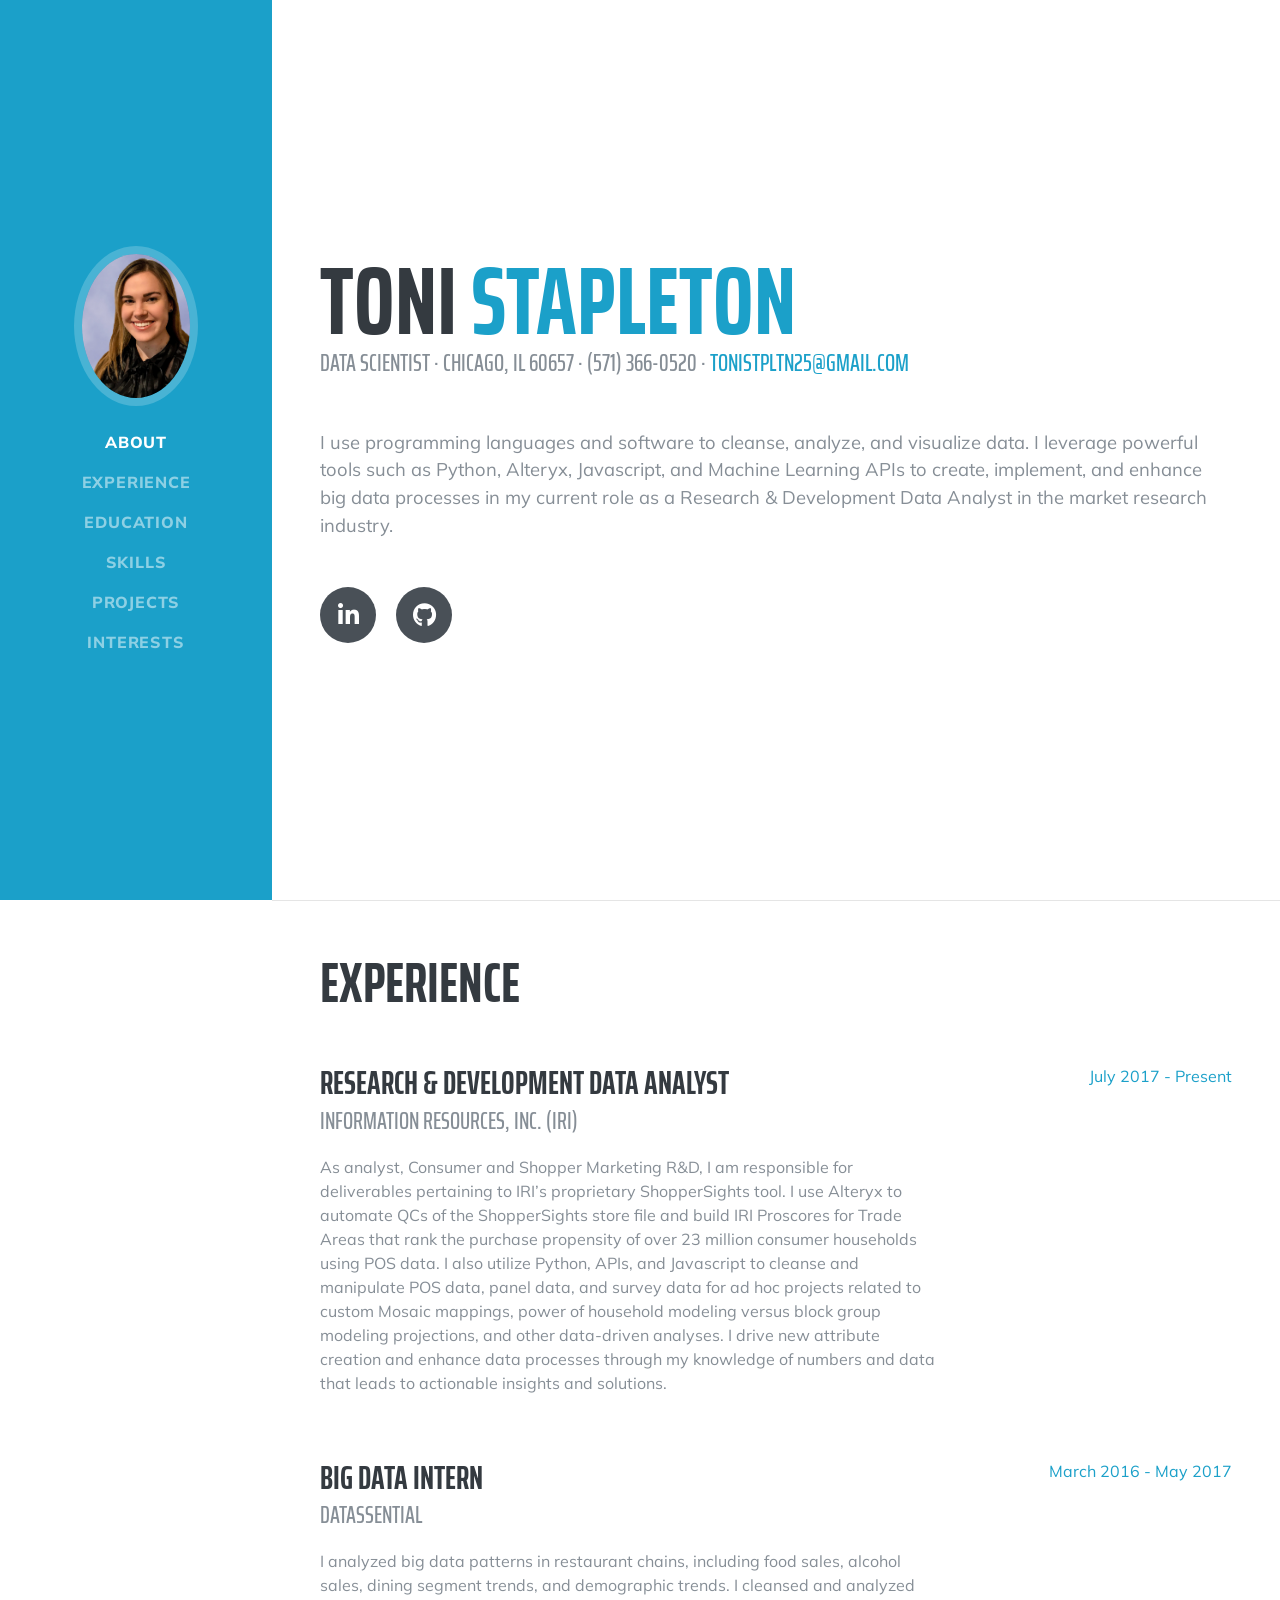
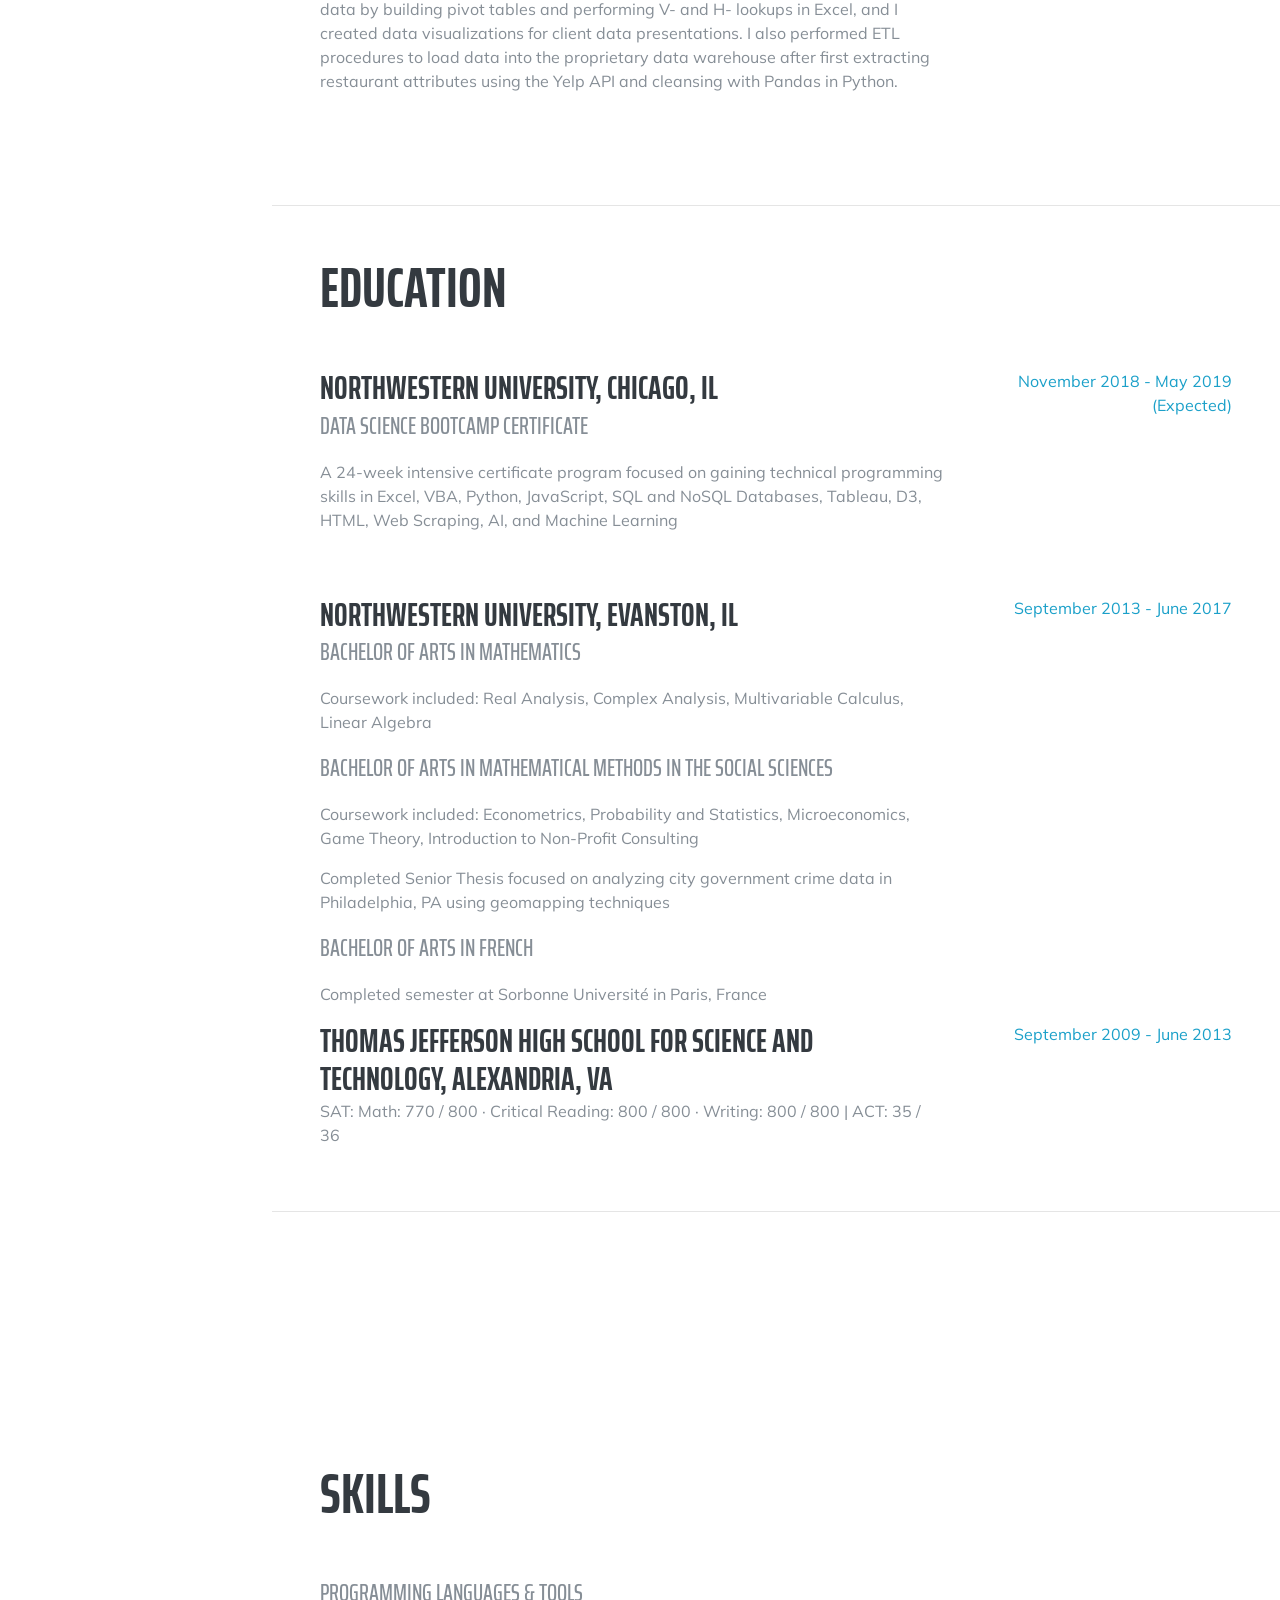
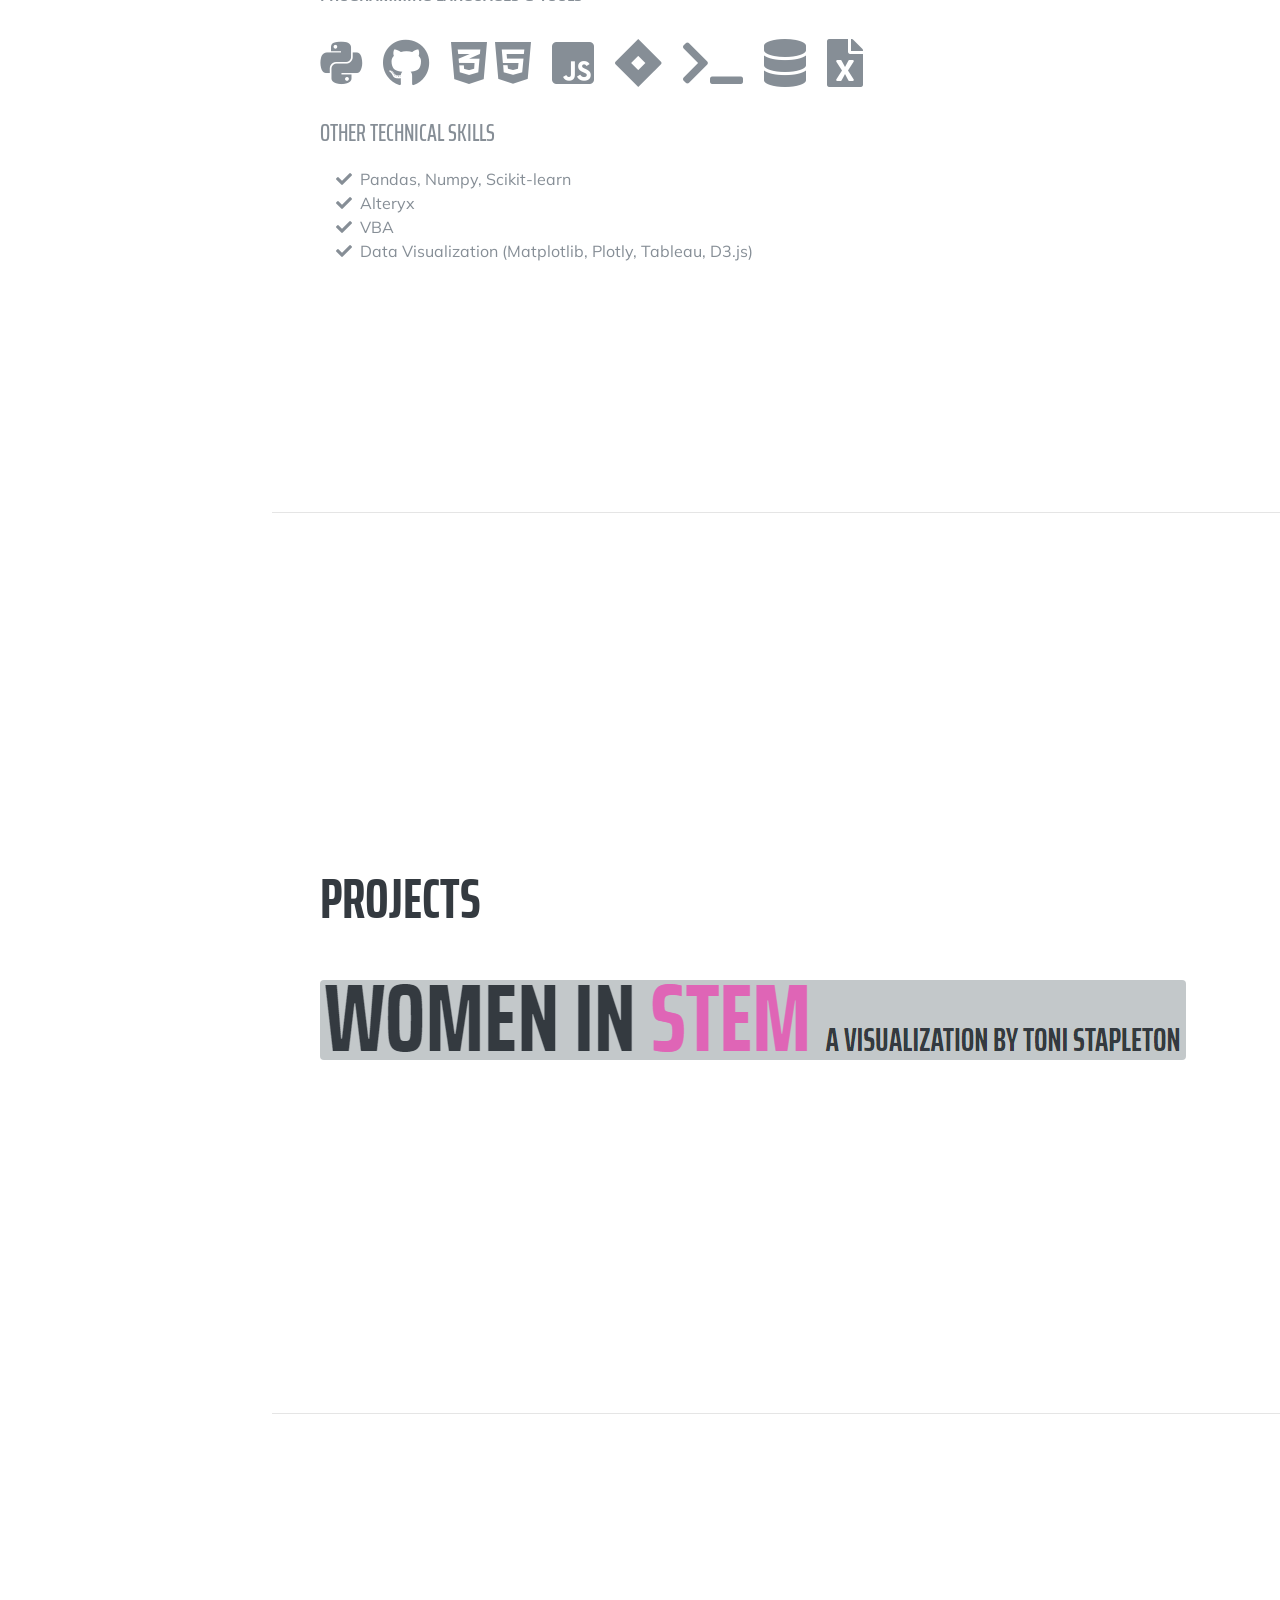
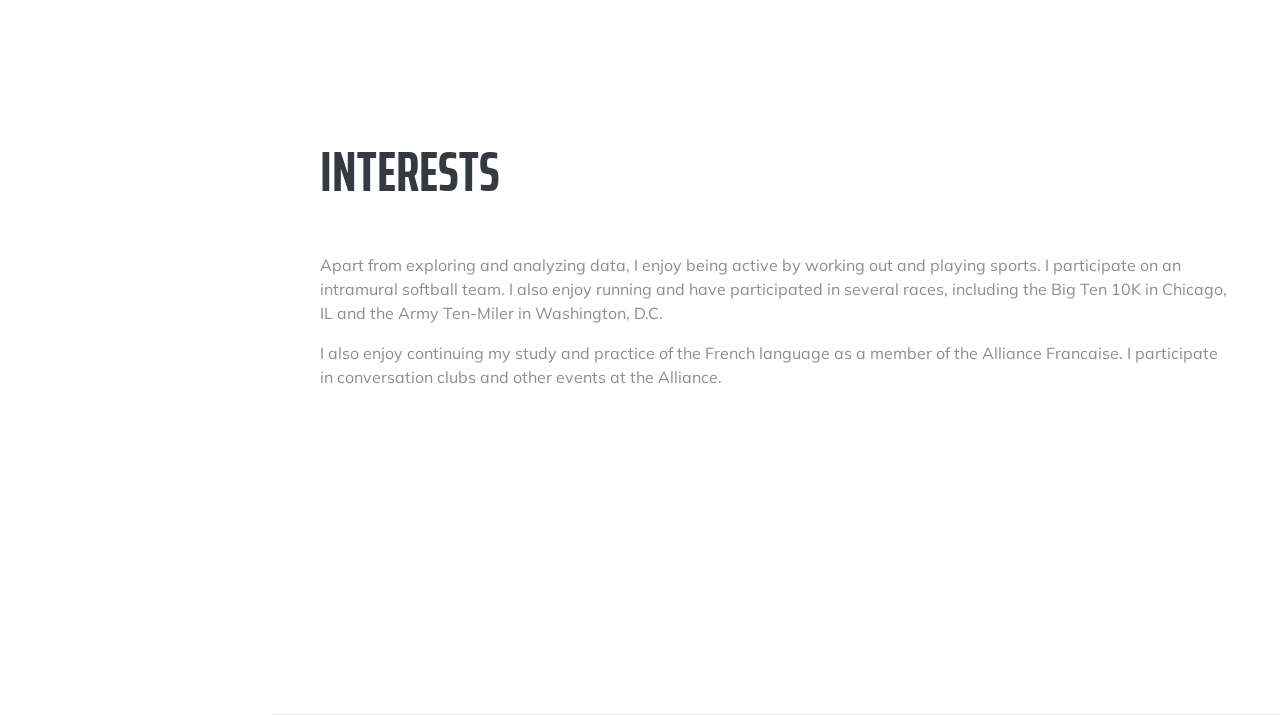
==== index.html @ feeba34a "change order of project" ====
<!DOCTYPE html>
<html lang="en">

<head>

  <meta charset="utf-8">
  <meta name="viewport" content="width=device-width, initial-scale=1, shrink-to-fit=no">
  <meta name="description" content="">
  <meta name="author" content="">

  <title>Toni Stapleton - Data Scientist</title>

  <!-- Bootstrap core CSS -->
  <link href="vendor/bootstrap/css/bootstrap.min.css" rel="stylesheet">

  <!-- Custom fonts for this template -->
  <link href="https://fonts.googleapis.com/css?family=Saira+Extra+Condensed:500,700" rel="stylesheet">
  <link href="https://fonts.googleapis.com/css?family=Muli:400,400i,800,800i" rel="stylesheet">
  <link href="vendor/fontawesome-free/css/all.min.css" rel="stylesheet">

  <!-- Custom styles for this template -->
  <link href="css/resume.min.css" rel="stylesheet">

</head>

<body id="page-top">

  <nav class="navbar navbar-expand-lg navbar-dark bg-primary fixed-top" id="sideNav">
    <a class="navbar-brand js-scroll-trigger" href="#page-top">
      <span class="d-block d-lg-none">Toni Stapleton</span>
      <span class="d-none d-lg-block">
        <img class="img-fluid img-profile rounded-circle mx-auto mb-2" src="img/profile.JPG" alt="">
      </span>
    </a>
    <button class="navbar-toggler" type="button" data-toggle="collapse" data-target="#navbarSupportedContent" aria-controls="navbarSupportedContent" aria-expanded="false" aria-label="Toggle navigation">
      <span class="navbar-toggler-icon"></span>
    </button>
    <div class="collapse navbar-collapse" id="navbarSupportedContent">
      <ul class="navbar-nav">
        <li class="nav-item">
          <a class="nav-link js-scroll-trigger" href="#about">About</a>
        </li>
        <li class="nav-item">
          <a class="nav-link js-scroll-trigger" href="#experience">Experience</a>
        </li>
        <li class="nav-item">
          <a class="nav-link js-scroll-trigger" href="#education">Education</a>
        </li>
        <li class="nav-item">
          <a class="nav-link js-scroll-trigger" href="#skills">Skills</a>
        </li>
        <li class="nav-item">
            <a class="nav-link js-scroll-trigger" href="#projects">Projects</a>
        </li>
        <li class="nav-item">
            <a class="nav-link js-scroll-trigger" href="#interests">Interests</a>
        </li>
      </ul>
    </div>
  </nav>

  <div class="container-fluid p-0">

    <section class="resume-section p-3 p-lg-5 d-flex align-items-center" id="about">
      <div class="w-100">
        <h1 class="mb-0">Toni
          <span class="text-primary">Stapleton</span>
        </h1>
        <div class="subheading mb-5">Data Scientist · Chicago, IL 60657 · (571) 366-0520 ·
          <a href="mailto:tonistpltn25@gmail.com">tonistpltn25@gmail.com</a>
        </div>
        <p class="lead mb-5">I use programming languages and software to cleanse, analyze, and visualize data.  I leverage powerful tools such as
          Python, Alteryx, Javascript, and Machine Learning APIs to create, implement, and enhance big data processes in my current role as a Research &amp;
          Development Data Analyst in the market research industry.</p>
        <div class="social-icons">
          <a href="https://www.linkedin.com/in/tonistapleton", target = "_blank">
            <i class="fab fa-linkedin-in"></i>
          </a>
          <a href="https://github.com/tlstapleton", target = "_blank">
            <i class="fab fa-github"></i>
          </a>
          <!-- <a href="Toni_Stapleton_Resume.pdf" download, target = "_blank">
              <i class="fas fa-file-pdf"></i>
          </a> -->
        </div>
      </div>
    </section>

    <hr class="m-0">

    <section class="resume-section p-3 p-lg-5 d-flex justify-content-center" id="experience">
      <div class="w-100">
        <h2 class="mb-5">Experience</h2>

        <div class="resume-item d-flex flex-column flex-md-row justify-content-between mb-5">
          <div class="resume-content">
            <h3 class="mb-0">Research &amp; Development Data Analyst</h3>
            <div class="subheading mb-3">Information Resources, Inc. (IRI)</div>
            <p>As analyst, Consumer and Shopper Marketing R&amp;D, I am responsible for deliverables pertaining to 
              IRI’s proprietary ShopperSights tool. I use Alteryx to automate QCs of the ShopperSights store file and build IRI Proscores 
              for Trade Areas that rank the purchase propensity of over 23 million consumer households using POS data. I also utilize Python, APIs, and 
              Javascript to cleanse and manipulate POS data, panel data, and survey data for ad hoc projects related to custom Mosaic mappings, 
              power of household modeling versus block group modeling projections, and other data-driven analyses.  I drive new attribute creation and enhance
              data processes through my knowledge of numbers and data that leads to actionable insights and solutions.</p>
          </div>
          <div class="resume-date text-md-right">
            <span class="text-primary">July 2017 - Present</span>
          </div>
        </div>

        <div class="resume-item d-flex flex-column flex-md-row justify-content-between mb-5">
          <div class="resume-content">
            <h3 class="mb-0">Big Data Intern</h3>
            <div class="subheading mb-3">Datassential</div>
            <p>I analyzed big data patterns in restaurant chains, including food sales, alcohol sales, dining segment trends, and demographic trends.  
              I cleansed and analyzed data by building pivot tables and performing V- and H- lookups in Excel, and I created data visualizations for client
              data presentations.  I also performed ETL procedures to load data into the proprietary data warehouse 
              after first extracting restaurant attributes using the Yelp API and cleansing with Pandas in Python. 
            </p>
          </div>
          <div class="resume-date text-md-right">
            <span class="text-primary">March 2016 - May 2017</span>
          </div>
        </div>

      </div>

    </section>

    <hr class="m-0">

    <section class="resume-section p-3 p-lg-5 d-flex align-items-center" id="education">
      <div class="w-100">
        <h2 class="mb-5">Education</h2>

        <div class="resume-item d-flex flex-column flex-md-row justify-content-between mb-5">
          <div class="resume-content">
            <h3 class="mb-0">Northwestern University, Chicago, IL</h3>
            <div class="subheading mb-3">Data Science Bootcamp Certificate</div>
            <p>A 24-week intensive certificate program focused on gaining technical programming skills in Excel, VBA, Python, JavaScript, 
              SQL and NoSQL Databases, Tableau, D3, HTML, Web Scraping, AI, and Machine Learning</p>
          </div>
          <div class="resume-date text-md-right">
            <span class="text-primary">November 2018 - May 2019 (Expected)</span>
          </div>
        </div>
        <div class="resume-item d-flex flex-column flex-md-row justify-content-between">
            <div class="resume-content">
              <h3 class="mb-0">Northwestern University, Evanston, IL</h3>
              <div class="subheading mb-3">Bachelor of Arts in Mathematics</div>
              <p>Coursework included: Real Analysis, Complex Analysis, Multivariable Calculus, Linear Algebra</p>
              <div class="subheading mb-3">Bachelor of Arts in Mathematical Methods in the Social Sciences</div>
              <p>Coursework included: Econometrics, Probability and Statistics, Microeconomics, Game Theory, Introduction to Non-Profit Consulting</p>
              <p>Completed Senior Thesis focused on analyzing city government crime data in Philadelphia, PA using geomapping techniques</p>
              <div class="subheading mb-3">Bachelor of Arts in French</div>
              <p>Completed semester at Sorbonne Universit&eacute; in Paris, France</p>
            </div>
            <div class="resume-date text-md-right">
              <span class="text-primary">September 2013 - June 2017</span>
            </div>
          </div>
        <div class="resume-item d-flex flex-column flex-md-row justify-content-between">
          <div class="resume-content">
            <h3 class="mb-0">Thomas Jefferson High School for Science and Technology, Alexandria, VA</h3>
            <p>SAT:  Math: 770 / 800 · Critical Reading: 800 / 800 · Writing: 800 / 800 | ACT: 35 / 36</p>
          </div>
          <div class="resume-date text-md-right">
            <span class="text-primary">September 2009 - June 2013</span>
          </div>
        </div>

      </div>
    </section>

    <hr class="m-0">

    <section class="resume-section p-3 p-lg-5 d-flex align-items-center" id="skills">
      <div class="w-100">
        <h2 class="mb-5">Skills</h2>

        <div class="subheading mb-3">Programming Languages &amp; Tools</div>
        <ul class="list-inline dev-icons">
          <li class="list-inline-item">
            <i class="fab fa-python"></i>
          </li>
          <li class="list-inline-item">
              <i class="fab fa-github"></i>
            </li>
          <li class="list-inline-item">
            <i class="fab fa-css3-alt"></i>
          <li class="list-inline-item">
            <i class="fab fa-html5"></i>
          </li>
          <li class="list-inline-item">
            <i class="fab fa-js-square"></i>
          </li>
          <li class="list-inline-item">
            <i class="fab fa-jira"></i>
          </li>
          <li class="list-inline-item">
            <i class="fas fa-terminal"></i>
          </li>
          <li class="list-inline-item">
            <i class="fas fa-database"></i>
          </li>
          <li class="list-inline-item">
            <i class="fas fa-file-excel"></i>
          </li>
        </ul>

        <div class="subheading mb-3">Other Technical Skills</div>
        <ul class="fa-ul mb-0">
          <li>
            <i class="fa-li fa fa-check"></i>
            Pandas, Numpy, Scikit-learn</li>
          <li>
            <i class="fa-li fa fa-check"></i>
            Alteryx</li>
          <li>
            <i class="fa-li fa fa-check"></i>
            VBA</li>
          <li>
            <i class="fa-li fa fa-check"></i>
            Data Visualization (Matplotlib, Plotly, Tableau, D3.js)</li>
        </ul>
      </div>
    </section>

    <hr class="m-0">

    <section class="resume-section p-3 p-lg-5 d-flex align-items-center" id="projects">
      <div class="w-100">
        <h2 class="mb-5">Projects</h2>
        <a href="https://tlstapleton.github.io/Relationship-Between-Gender-Gap-and-STEM/", target = "_blank">
        <img class = "rounded" src="img/Women_STEM.PNG">
        </a>
      </div>
    </section>

    <hr class="m-0">

    <section class="resume-section p-3 p-lg-5 d-flex align-items-center" id="interests">
        <div class="w-100">
          <h2 class="mb-5">Interests</h2>
          <p>Apart from exploring and analyzing data, I enjoy being active by working out and playing sports.  I participate on an intramural softball team.  I also 
            enjoy running and have participated in several races, including the Big Ten 10K in Chicago, IL and the Army Ten-Miler in Washington, D.C.  
          </p>
          <p class="mb-0">I also enjoy continuing my study and practice of the French language as a member of the Alliance Francaise.  I participate in conversation
            clubs and other events at the Alliance.
          </p>
        </div>
      </section>
      
      <hr class="m-0">

  </div>

  <!-- Bootstrap core JavaScript -->
  <script src="vendor/jquery/jquery.min.js"></script>
  <script src="vendor/bootstrap/js/bootstrap.bundle.min.js"></script>

  <!-- Plugin JavaScript -->
  <script src="vendor/jquery-easing/jquery.easing.min.js"></script>

  <!-- Custom scripts for this template -->
  <script src="js/resume.min.js"></script>

</body>

</html>
---- vendor/fontawesome-free/css/all.min.css ----
.fa,.fab,.fal,.far,.fas{-moz-osx-font-smoothing:grayscale;-webkit-font-smoothing:antialiased;display:inline-block;font-style:normal;font-variant:normal;text-rendering:auto;line-height:1}.fa-lg{font-size:1.33333em;line-height:.75em;vertical-align:-.0667em}.fa-xs{font-size:.75em}.fa-sm{font-size:.875em}.fa-1x{font-size:1em}.fa-2x{font-size:2em}.fa-3x{font-size:3em}.fa-4x{font-size:4em}.fa-5x{font-size:5em}.fa-6x{font-size:6em}.fa-7x{font-size:7em}.fa-8x{font-size:8em}.fa-9x{font-size:9em}.fa-10x{font-size:10em}.fa-fw{text-align:center;width:1.25em}.fa-ul{list-style-type:none;margin-left:2.5em;padding-left:0}.fa-ul>li{position:relative}.fa-li{left:-2em;position:absolute;text-align:center;width:2em;line-height:inherit}.fa-border{border:.08em solid #eee;border-radius:.1em;padding:.2em .25em .15em}.fa-pull-left{float:left}.fa-pull-right{float:right}.fa.fa-pull-left,.fab.fa-pull-left,.fal.fa-pull-left,.far.fa-pull-left,.fas.fa-pull-left{margin-right:.3em}.fa.fa-pull-right,.fab.fa-pull-right,.fal.fa-pull-right,.far.fa-pull-right,.fas.fa-pull-right{margin-left:.3em}.fa-spin{animation:fa-spin 2s infinite linear}.fa-pulse{animation:fa-spin 1s infinite steps(8)}@keyframes fa-spin{0%{transform:rotate(0deg)}to{transform:rotate(1turn)}}.fa-rotate-90{-ms-filter:"progid:DXImageTransform.Microsoft.BasicImage(rotation=1)";transform:rotate(90deg)}.fa-rotate-180{-ms-filter:"progid:DXImageTransform.Microsoft.BasicImage(rotation=2)";transform:rotate(180deg)}.fa-rotate-270{-ms-filter:"progid:DXImageTransform.Microsoft.BasicImage(rotation=3)";transform:rotate(270deg)}.fa-flip-horizontal{-ms-filter:"progid:DXImageTransform.Microsoft.BasicImage(rotation=0, mirror=1)";transform:scaleX(-1)}.fa-flip-vertical{transform:scaleY(-1)}.fa-flip-both,.fa-flip-horizontal.fa-flip-vertical,.fa-flip-vertical{-ms-filter:"progid:DXImageTransform.Microsoft.BasicImage(rotation=2, mirror=1)"}.fa-flip-both,.fa-flip-horizontal.fa-flip-vertical{transform:scale(-1)}:root .fa-flip-both,:root .fa-flip-horizontal,:root .fa-flip-vertical,:root .fa-rotate-90,:root .fa-rotate-180,:root .fa-rotate-270{filter:none}.fa-stack{display:inline-block;height:2em;line-height:2em;position:relative;vertical-align:middle;width:2.5em}.fa-stack-1x,.fa-stack-2x{left:0;position:absolute;text-align:center;width:100%}.fa-stack-1x{line-height:inherit}.fa-stack-2x{font-size:2em}.fa-inverse{color:#fff}.fa-500px:before{content:"\f26e"}.fa-accessible-icon:before{content:"\f368"}.fa-accusoft:before{content:"\f369"}.fa-acquisitions-incorporated:before{content:"\f6af"}.fa-ad:before{content:"\f641"}.fa-address-book:before{content:"\f2b9"}.fa-address-card:before{content:"\f2bb"}.fa-adjust:before{content:"\f042"}.fa-adn:before{content:"\f170"}.fa-adobe:before{content:"\f778"}.fa-adversal:before{content:"\f36a"}.fa-affiliatetheme:before{content:"\f36b"}.fa-air-freshener:before{content:"\f5d0"}.fa-algolia:before{content:"\f36c"}.fa-align-center:before{content:"\f037"}.fa-align-justify:before{content:"\f039"}.fa-align-left:before{content:"\f036"}.fa-align-right:before{content:"\f038"}.fa-alipay:before{content:"\f642"}.fa-allergies:before{content:"\f461"}.fa-amazon:before{content:"\f270"}.fa-amazon-pay:before{content:"\f42c"}.fa-ambulance:before{content:"\f0f9"}.fa-american-sign-language-interpreting:before{content:"\f2a3"}.fa-amilia:before{content:"\f36d"}.fa-anchor:before{content:"\f13d"}.fa-android:before{content:"\f17b"}.fa-angellist:before{content:"\f209"}.fa-angle-double-down:before{content:"\f103"}.fa-angle-double-left:before{content:"\f100"}.fa-angle-double-right:before{content:"\f101"}.fa-angle-double-up:before{content:"\f102"}.fa-angle-down:before{content:"\f107"}.fa-angle-left:before{content:"\f104"}.fa-angle-right:before{content:"\f105"}.fa-angle-up:before{content:"\f106"}.fa-angry:before{content:"\f556"}.fa-angrycreative:before{content:"\f36e"}.fa-angular:before{content:"\f420"}.fa-ankh:before{content:"\f644"}.fa-app-store:before{content:"\f36f"}.fa-app-store-ios:before{content:"\f370"}.fa-apper:before{content:"\f371"}.fa-apple:before{content:"\f179"}.fa-apple-alt:before{content:"\f5d1"}.fa-apple-pay:before{content:"\f415"}.fa-archive:before{content:"\f187"}.fa-archway:before{content:"\f557"}.fa-arrow-alt-circle-down:before{content:"\f358"}.fa-arrow-alt-circle-left:before{content:"\f359"}.fa-arrow-alt-circle-right:before{content:"\f35a"}.fa-arrow-alt-circle-up:before{content:"\f35b"}.fa-arrow-circle-down:before{content:"\f0ab"}.fa-arrow-circle-left:before{content:"\f0a8"}.fa-arrow-circle-right:before{content:"\f0a9"}.fa-arrow-circle-up:before{content:"\f0aa"}.fa-arrow-down:before{content:"\f063"}.fa-arrow-left:before{content:"\f060"}.fa-arrow-right:before{content:"\f061"}.fa-arrow-up:before{content:"\f062"}.fa-arrows-alt:before{content:"\f0b2"}.fa-arrows-alt-h:before{content:"\f337"}.fa-arrows-alt-v:before{content:"\f338"}.fa-artstation:before{content:"\f77a"}.fa-assistive-listening-systems:before{content:"\f2a2"}.fa-asterisk:before{content:"\f069"}.fa-asymmetrik:before{content:"\f372"}.fa-at:before{content:"\f1fa"}.fa-atlas:before{content:"\f558"}.fa-atlassian:before{content:"\f77b"}.fa-atom:before{content:"\f5d2"}.fa-audible:before{content:"\f373"}.fa-audio-description:before{content:"\f29e"}.fa-autoprefixer:before{content:"\f41c"}.fa-avianex:before{content:"\f374"}.fa-aviato:before{content:"\f421"}.fa-award:before{content:"\f559"}.fa-aws:before{content:"\f375"}.fa-baby:before{content:"\f77c"}.fa-baby-carriage:before{content:"\f77d"}.fa-backspace:before{content:"\f55a"}.fa-backward:before{content:"\f04a"}.fa-bacon:before{content:"\f7e5"}.fa-balance-scale:before{content:"\f24e"}.fa-ban:before{content:"\f05e"}.fa-band-aid:before{content:"\f462"}.fa-bandcamp:before{content:"\f2d5"}.fa-barcode:before{content:"\f02a"}.fa-bars:before{content:"\f0c9"}.fa-baseball-ball:before{content:"\f433"}.fa-basketball-ball:before{content:"\f434"}.fa-bath:before{content:"\f2cd"}.fa-battery-empty:before{content:"\f244"}.fa-battery-full:before{content:"\f240"}.fa-battery-half:before{content:"\f242"}.fa-battery-quarter:before{content:"\f243"}.fa-battery-three-quarters:before{content:"\f241"}.fa-bed:before{content:"\f236"}.fa-beer:before{content:"\f0fc"}.fa-behance:before{content:"\f1b4"}.fa-behance-square:before{content:"\f1b5"}.fa-bell:before{content:"\f0f3"}.fa-bell-slash:before{content:"\f1f6"}.fa-bezier-curve:before{content:"\f55b"}.fa-bible:before{content:"\f647"}.fa-bicycle:before{content:"\f206"}.fa-bimobject:before{content:"\f378"}.fa-binoculars:before{content:"\f1e5"}.fa-biohazard:before{content:"\f780"}.fa-birthday-cake:before{content:"\f1fd"}.fa-bitbucket:before{content:"\f171"}.fa-bitcoin:before{content:"\f379"}.fa-bity:before{content:"\f37a"}.fa-black-tie:before{content:"\f27e"}.fa-blackberry:before{content:"\f37b"}.fa-blender:before{content:"\f517"}.fa-blender-phone:before{content:"\f6b6"}.fa-blind:before{content:"\f29d"}.fa-blog:before{content:"\f781"}.fa-blogger:before{content:"\f37c"}.fa-blogger-b:before{content:"\f37d"}.fa-bluetooth:before{content:"\f293"}.fa-bluetooth-b:before{content:"\f294"}.fa-bold:before{content:"\f032"}.fa-bolt:before{content:"\f0e7"}.fa-bomb:before{content:"\f1e2"}.fa-bone:before{content:"\f5d7"}.fa-bong:before{content:"\f55c"}.fa-book:before{content:"\f02d"}.fa-book-dead:before{content:"\f6b7"}.fa-book-medical:before{content:"\f7e6"}.fa-book-open:before{content:"\f518"}.fa-book-reader:before{content:"\f5da"}.fa-bookmark:before{content:"\f02e"}.fa-bowling-ball:before{content:"\f436"}.fa-box:before{content:"\f466"}.fa-box-open:before{content:"\f49e"}.fa-boxes:before{content:"\f468"}.fa-braille:before{content:"\f2a1"}.fa-brain:before{content:"\f5dc"}.fa-bread-slice:before{content:"\f7ec"}.fa-briefcase:before{content:"\f0b1"}.fa-briefcase-medical:before{content:"\f469"}.fa-broadcast-tower:before{content:"\f519"}.fa-broom:before{content:"\f51a"}.fa-brush:before{content:"\f55d"}.fa-btc:before{content:"\f15a"}.fa-bug:before{content:"\f188"}.fa-building:before{content:"\f1ad"}.fa-bullhorn:before{content:"\f0a1"}.fa-bullseye:before{content:"\f140"}.fa-burn:before{content:"\f46a"}.fa-buromobelexperte:before{content:"\f37f"}.fa-bus:before{content:"\f207"}.fa-bus-alt:before{content:"\f55e"}.fa-business-time:before{content:"\f64a"}.fa-buysellads:before{content:"\f20d"}.fa-calculator:before{content:"\f1ec"}.fa-calendar:before{content:"\f133"}.fa-calendar-alt:before{content:"\f073"}.fa-calendar-check:before{content:"\f274"}.fa-calendar-day:before{content:"\f783"}.fa-calendar-minus:before{content:"\f272"}.fa-calendar-plus:before{content:"\f271"}.fa-calendar-times:before{content:"\f273"}.fa-calendar-week:before{content:"\f784"}.fa-camera:before{content:"\f030"}.fa-camera-retro:before{content:"\f083"}.fa-campground:before{content:"\f6bb"}.fa-canadian-maple-leaf:before{content:"\f785"}.fa-candy-cane:before{content:"\f786"}.fa-cannabis:before{content:"\f55f"}.fa-capsules:before{content:"\f46b"}.fa-car:before{content:"\f1b9"}.fa-car-alt:before{content:"\f5de"}.fa-car-battery:before{content:"\f5df"}.fa-car-crash:before{content:"\f5e1"}.fa-car-side:before{content:"\f5e4"}.fa-caret-down:before{content:"\f0d7"}.fa-caret-left:before{content:"\f0d9"}.fa-caret-right:before{content:"\f0da"}.fa-caret-square-down:before{content:"\f150"}.fa-caret-square-left:before{content:"\f191"}.fa-caret-square-right:before{content:"\f152"}.fa-caret-square-up:before{content:"\f151"}.fa-caret-up:before{content:"\f0d8"}.fa-carrot:before{content:"\f787"}.fa-cart-arrow-down:before{content:"\f218"}.fa-cart-plus:before{content:"\f217"}.fa-cash-register:before{content:"\f788"}.fa-cat:before{content:"\f6be"}.fa-cc-amazon-pay:before{content:"\f42d"}.fa-cc-amex:before{content:"\f1f3"}.fa-cc-apple-pay:before{content:"\f416"}.fa-cc-diners-club:before{content:"\f24c"}.fa-cc-discover:before{content:"\f1f2"}.fa-cc-jcb:before{content:"\f24b"}.fa-cc-mastercard:before{content:"\f1f1"}.fa-cc-paypal:before{content:"\f1f4"}.fa-cc-stripe:before{content:"\f1f5"}.fa-cc-visa:before{content:"\f1f0"}.fa-centercode:before{content:"\f380"}.fa-centos:before{content:"\f789"}.fa-certificate:before{content:"\f0a3"}.fa-chair:before{content:"\f6c0"}.fa-chalkboard:before{content:"\f51b"}.fa-chalkboard-teacher:before{content:"\f51c"}.fa-charging-station:before{content:"\f5e7"}.fa-chart-area:before{content:"\f1fe"}.fa-chart-bar:before{content:"\f080"}.fa-chart-line:before{content:"\f201"}.fa-chart-pie:before{content:"\f200"}.fa-check:before{content:"\f00c"}.fa-check-circle:before{content:"\f058"}.fa-check-double:before{content:"\f560"}.fa-check-square:before{content:"\f14a"}.fa-cheese:before{content:"\f7ef"}.fa-chess:before{content:"\f439"}.fa-chess-bishop:before{content:"\f43a"}.fa-chess-board:before{content:"\f43c"}.fa-chess-king:before{content:"\f43f"}.fa-chess-knight:before{content:"\f441"}.fa-chess-pawn:before{content:"\f443"}.fa-chess-queen:before{content:"\f445"}.fa-chess-rook:before{content:"\f447"}.fa-chevron-circle-down:before{content:"\f13a"}.fa-chevron-circle-left:before{content:"\f137"}.fa-chevron-circle-right:before{content:"\f138"}.fa-chevron-circle-up:before{content:"\f139"}.fa-chevron-down:before{content:"\f078"}.fa-chevron-left:before{content:"\f053"}.fa-chevron-right:before{content:"\f054"}.fa-chevron-up:before{content:"\f077"}.fa-child:before{content:"\f1ae"}.fa-chrome:before{content:"\f268"}.fa-church:before{content:"\f51d"}.fa-circle:before{content:"\f111"}.fa-circle-notch:before{content:"\f1ce"}.fa-city:before{content:"\f64f"}.fa-clinic-medical:before{content:"\f7f2"}.fa-clipboard:before{content:"\f328"}.fa-clipboard-check:before{content:"\f46c"}.fa-clipboard-list:before{content:"\f46d"}.fa-clock:before{content:"\f017"}.fa-clone:before{content:"\f24d"}.fa-closed-captioning:before{content:"\f20a"}.fa-cloud:before{content:"\f0c2"}.fa-cloud-download-alt:before{content:"\f381"}.fa-cloud-meatball:before{content:"\f73b"}.fa-cloud-moon:before{content:"\f6c3"}.fa-cloud-moon-rain:before{content:"\f73c"}.fa-cloud-rain:before{content:"\f73d"}.fa-cloud-showers-heavy:before{content:"\f740"}.fa-cloud-sun:before{content:"\f6c4"}.fa-cloud-sun-rain:before{content:"\f743"}.fa-cloud-upload-alt:before{content:"\f382"}.fa-cloudscale:before{content:"\f383"}.fa-cloudsmith:before{content:"\f384"}.fa-cloudversify:before{content:"\f385"}.fa-cocktail:before{content:"\f561"}.fa-code:before{content:"\f121"}.fa-code-branch:before{content:"\f126"}.fa-codepen:before{content:"\f1cb"}.fa-codiepie:before{content:"\f284"}.fa-coffee:before{content:"\f0f4"}.fa-cog:before{content:"\f013"}.fa-cogs:before{content:"\f085"}.fa-coins:before{content:"\f51e"}.fa-columns:before{content:"\f0db"}.fa-comment:before{content:"\f075"}.fa-comment-alt:before{content:"\f27a"}.fa-comment-dollar:before{content:"\f651"}.fa-comment-dots:before{content:"\f4ad"}.fa-comment-medical:before{content:"\f7f5"}.fa-comment-slash:before{content:"\f4b3"}.fa-comments:before{content:"\f086"}.fa-comments-dollar:before{content:"\f653"}.fa-compact-disc:before{content:"\f51f"}.fa-compass:before{content:"\f14e"}.fa-compress:before{content:"\f066"}.fa-compress-arrows-alt:before{content:"\f78c"}.fa-concierge-bell:before{content:"\f562"}.fa-confluence:before{content:"\f78d"}.fa-connectdevelop:before{content:"\f20e"}.fa-contao:before{content:"\f26d"}.fa-cookie:before{content:"\f563"}.fa-cookie-bite:before{content:"\f564"}.fa-copy:before{content:"\f0c5"}.fa-copyright:before{content:"\f1f9"}.fa-couch:before{content:"\f4b8"}.fa-cpanel:before{content:"\f388"}.fa-creative-commons:before{content:"\f25e"}.fa-creative-commons-by:before{content:"\f4e7"}.fa-creative-commons-nc:before{content:"\f4e8"}.fa-creative-commons-nc-eu:before{content:"\f4e9"}.fa-creative-commons-nc-jp:before{content:"\f4ea"}.fa-creative-commons-nd:before{content:"\f4eb"}.fa-creative-commons-pd:before{content:"\f4ec"}.fa-creative-commons-pd-alt:before{content:"\f4ed"}.fa-creative-commons-remix:before{content:"\f4ee"}.fa-creative-commons-sa:before{content:"\f4ef"}.fa-creative-commons-sampling:before{content:"\f4f0"}.fa-creative-commons-sampling-plus:before{content:"\f4f1"}.fa-creative-commons-share:before{content:"\f4f2"}.fa-creative-commons-zero:before{content:"\f4f3"}.fa-credit-card:before{content:"\f09d"}.fa-critical-role:before{content:"\f6c9"}.fa-crop:before{content:"\f125"}.fa-crop-alt:before{content:"\f565"}.fa-cross:before{content:"\f654"}.fa-crosshairs:before{content:"\f05b"}.fa-crow:before{content:"\f520"}.fa-crown:before{content:"\f521"}.fa-crutch:before{content:"\f7f7"}.fa-css3:before{content:"\f13c"}.fa-css3-alt:before{content:"\f38b"}.fa-cube:before{content:"\f1b2"}.fa-cubes:before{content:"\f1b3"}.fa-cut:before{content:"\f0c4"}.fa-cuttlefish:before{content:"\f38c"}.fa-d-and-d:before{content:"\f38d"}.fa-d-and-d-beyond:before{content:"\f6ca"}.fa-dashcube:before{content:"\f210"}.fa-database:before{content:"\f1c0"}.fa-deaf:before{content:"\f2a4"}.fa-delicious:before{content:"\f1a5"}.fa-democrat:before{content:"\f747"}.fa-deploydog:before{content:"\f38e"}.fa-deskpro:before{content:"\f38f"}.fa-desktop:before{content:"\f108"}.fa-dev:before{content:"\f6cc"}.fa-deviantart:before{content:"\f1bd"}.fa-dharmachakra:before{content:"\f655"}.fa-dhl:before{content:"\f790"}.fa-diagnoses:before{content:"\f470"}.fa-diaspora:before{content:"\f791"}.fa-dice:before{content:"\f522"}.fa-dice-d20:before{content:"\f6cf"}.fa-dice-d6:before{content:"\f6d1"}.fa-dice-five:before{content:"\f523"}.fa-dice-four:before{content:"\f524"}.fa-dice-one:before{content:"\f525"}.fa-dice-six:before{content:"\f526"}.fa-dice-three:before{content:"\f527"}.fa-dice-two:before{content:"\f528"}.fa-digg:before{content:"\f1a6"}.fa-digital-ocean:before{content:"\f391"}.fa-digital-tachograph:before{content:"\f566"}.fa-directions:before{content:"\f5eb"}.fa-discord:before{content:"\f392"}.fa-discourse:before{content:"\f393"}.fa-divide:before{content:"\f529"}.fa-dizzy:before{content:"\f567"}.fa-dna:before{content:"\f471"}.fa-dochub:before{content:"\f394"}.fa-docker:before{content:"\f395"}.fa-dog:before{content:"\f6d3"}.fa-dollar-sign:before{content:"\f155"}.fa-dolly:before{content:"\f472"}.fa-dolly-flatbed:before{content:"\f474"}.fa-donate:before{content:"\f4b9"}.fa-door-closed:before{content:"\f52a"}.fa-door-open:before{content:"\f52b"}.fa-dot-circle:before{content:"\f192"}.fa-dove:before{content:"\f4ba"}.fa-download:before{content:"\f019"}.fa-draft2digital:before{content:"\f396"}.fa-drafting-compass:before{content:"\f568"}.fa-dragon:before{content:"\f6d5"}.fa-draw-polygon:before{content:"\f5ee"}.fa-dribbble:before{content:"\f17d"}.fa-dribbble-square:before{content:"\f397"}.fa-dropbox:before{content:"\f16b"}.fa-drum:before{content:"\f569"}.fa-drum-steelpan:before{content:"\f56a"}.fa-drumstick-bite:before{content:"\f6d7"}.fa-drupal:before{content:"\f1a9"}.fa-dumbbell:before{content:"\f44b"}.fa-dumpster:before{content:"\f793"}.fa-dumpster-fire:before{content:"\f794"}.fa-dungeon:before{content:"\f6d9"}.fa-dyalog:before{content:"\f399"}.fa-earlybirds:before{content:"\f39a"}.fa-ebay:before{content:"\f4f4"}.fa-edge:before{content:"\f282"}.fa-edit:before{content:"\f044"}.fa-egg:before{content:"\f7fb"}.fa-eject:before{content:"\f052"}.fa-elementor:before{content:"\f430"}.fa-ellipsis-h:before{content:"\f141"}.fa-ellipsis-v:before{content:"\f142"}.fa-ello:before{content:"\f5f1"}.fa-ember:before{content:"\f423"}.fa-empire:before{content:"\f1d1"}.fa-envelope:before{content:"\f0e0"}.fa-envelope-open:before{content:"\f2b6"}.fa-envelope-open-text:before{content:"\f658"}.fa-envelope-square:before{content:"\f199"}.fa-envira:before{content:"\f299"}.fa-equals:before{content:"\f52c"}.fa-eraser:before{content:"\f12d"}.fa-erlang:before{content:"\f39d"}.fa-ethereum:before{content:"\f42e"}.fa-ethernet:before{content:"\f796"}.fa-etsy:before{content:"\f2d7"}.fa-euro-sign:before{content:"\f153"}.fa-exchange-alt:before{content:"\f362"}.fa-exclamation:before{content:"\f12a"}.fa-exclamation-circle:before{content:"\f06a"}.fa-exclamation-triangle:before{content:"\f071"}.fa-expand:before{content:"\f065"}.fa-expand-arrows-alt:before{content:"\f31e"}.fa-expeditedssl:before{content:"\f23e"}.fa-external-link-alt:before{content:"\f35d"}.fa-external-link-square-alt:before{content:"\f360"}.fa-eye:before{content:"\f06e"}.fa-eye-dropper:before{content:"\f1fb"}.fa-eye-slash:before{content:"\f070"}.fa-facebook:before{content:"\f09a"}.fa-facebook-f:before{content:"\f39e"}.fa-facebook-messenger:before{content:"\f39f"}.fa-facebook-square:before{content:"\f082"}.fa-fantasy-flight-games:before{content:"\f6dc"}.fa-fast-backward:before{content:"\f049"}.fa-fast-forward:before{content:"\f050"}.fa-fax:before{content:"\f1ac"}.fa-feather:before{content:"\f52d"}.fa-feather-alt:before{content:"\f56b"}.fa-fedex:before{content:"\f797"}.fa-fedora:before{content:"\f798"}.fa-female:before{content:"\f182"}.fa-fighter-jet:before{content:"\f0fb"}.fa-figma:before{content:"\f799"}.fa-file:before{content:"\f15b"}.fa-file-alt:before{content:"\f15c"}.fa-file-archive:before{content:"\f1c6"}.fa-file-audio:before{content:"\f1c7"}.fa-file-code:before{content:"\f1c9"}.fa-file-contract:before{content:"\f56c"}.fa-file-csv:before{content:"\f6dd"}.fa-file-download:before{content:"\f56d"}.fa-file-excel:before{content:"\f1c3"}.fa-file-export:before{content:"\f56e"}.fa-file-image:before{content:"\f1c5"}.fa-file-import:before{content:"\f56f"}.fa-file-invoice:before{content:"\f570"}.fa-file-invoice-dollar:before{content:"\f571"}.fa-file-medical:before{content:"\f477"}.fa-file-medical-alt:before{content:"\f478"}.fa-file-pdf:before{content:"\f1c1"}.fa-file-powerpoint:before{content:"\f1c4"}.fa-file-prescription:before{content:"\f572"}.fa-file-signature:before{content:"\f573"}.fa-file-upload:before{content:"\f574"}.fa-file-video:before{content:"\f1c8"}.fa-file-word:before{content:"\f1c2"}.fa-fill:before{content:"\f575"}.fa-fill-drip:before{content:"\f576"}.fa-film:before{content:"\f008"}.fa-filter:before{content:"\f0b0"}.fa-fingerprint:before{content:"\f577"}.fa-fire:before{content:"\f06d"}.fa-fire-alt:before{content:"\f7e4"}.fa-fire-extinguisher:before{content:"\f134"}.fa-firefox:before{content:"\f269"}.fa-first-aid:before{content:"\f479"}.fa-first-order:before{content:"\f2b0"}.fa-first-order-alt:before{content:"\f50a"}.fa-firstdraft:before{content:"\f3a1"}.fa-fish:before{content:"\f578"}.fa-fist-raised:before{content:"\f6de"}.fa-flag:before{content:"\f024"}.fa-flag-checkered:before{content:"\f11e"}.fa-flag-usa:before{content:"\f74d"}.fa-flask:before{content:"\f0c3"}.fa-flickr:before{content:"\f16e"}.fa-flipboard:before{content:"\f44d"}.fa-flushed:before{content:"\f579"}.fa-fly:before{content:"\f417"}.fa-folder:before{content:"\f07b"}.fa-folder-minus:before{content:"\f65d"}.fa-folder-open:before{content:"\f07c"}.fa-folder-plus:before{content:"\f65e"}.fa-font:before{content:"\f031"}.fa-font-awesome:before{content:"\f2b4"}.fa-font-awesome-alt:before{content:"\f35c"}.fa-font-awesome-flag:before{content:"\f425"}.fa-font-awesome-logo-full:before{content:"\f4e6"}.fa-fonticons:before{content:"\f280"}.fa-fonticons-fi:before{content:"\f3a2"}.fa-football-ball:before{content:"\f44e"}.fa-fort-awesome:before{content:"\f286"}.fa-fort-awesome-alt:before{content:"\f3a3"}.fa-forumbee:before{content:"\f211"}.fa-forward:before{content:"\f04e"}.fa-foursquare:before{content:"\f180"}.fa-free-code-camp:before{content:"\f2c5"}.fa-freebsd:before{content:"\f3a4"}.fa-frog:before{content:"\f52e"}.fa-frown:before{content:"\f119"}.fa-frown-open:before{content:"\f57a"}.fa-fulcrum:before{content:"\f50b"}.fa-funnel-dollar:before{content:"\f662"}.fa-futbol:before{content:"\f1e3"}.fa-galactic-republic:before{content:"\f50c"}.fa-galactic-senate:before{content:"\f50d"}.fa-gamepad:before{content:"\f11b"}.fa-gas-pump:before{content:"\f52f"}.fa-gavel:before{content:"\f0e3"}.fa-gem:before{content:"\f3a5"}.fa-genderless:before{content:"\f22d"}.fa-get-pocket:before{content:"\f265"}.fa-gg:before{content:"\f260"}.fa-gg-circle:before{content:"\f261"}.fa-ghost:before{content:"\f6e2"}.fa-gift:before{content:"\f06b"}.fa-gifts:before{content:"\f79c"}.fa-git:before{content:"\f1d3"}.fa-git-square:before{content:"\f1d2"}.fa-github:before{content:"\f09b"}.fa-github-alt:before{content:"\f113"}.fa-github-square:before{content:"\f092"}.fa-gitkraken:before{content:"\f3a6"}.fa-gitlab:before{content:"\f296"}.fa-gitter:before{content:"\f426"}.fa-glass-cheers:before{content:"\f79f"}.fa-glass-martini:before{content:"\f000"}.fa-glass-martini-alt:before{content:"\f57b"}.fa-glass-whiskey:before{content:"\f7a0"}.fa-glasses:before{content:"\f530"}.fa-glide:before{content:"\f2a5"}.fa-glide-g:before{content:"\f2a6"}.fa-globe:before{content:"\f0ac"}.fa-globe-africa:before{content:"\f57c"}.fa-globe-americas:before{content:"\f57d"}.fa-globe-asia:before{content:"\f57e"}.fa-globe-europe:before{content:"\f7a2"}.fa-gofore:before{content:"\f3a7"}.fa-golf-ball:before{content:"\f450"}.fa-goodreads:before{content:"\f3a8"}.fa-goodreads-g:before{content:"\f3a9"}.fa-google:before{content:"\f1a0"}.fa-google-drive:before{content:"\f3aa"}.fa-google-play:before{content:"\f3ab"}.fa-google-plus:before{content:"\f2b3"}.fa-google-plus-g:before{content:"\f0d5"}.fa-google-plus-square:before{content:"\f0d4"}.fa-google-wallet:before{content:"\f1ee"}.fa-gopuram:before{content:"\f664"}.fa-graduation-cap:before{content:"\f19d"}.fa-gratipay:before{content:"\f184"}.fa-grav:before{content:"\f2d6"}.fa-greater-than:before{content:"\f531"}.fa-greater-than-equal:before{content:"\f532"}.fa-grimace:before{content:"\f57f"}.fa-grin:before{content:"\f580"}.fa-grin-alt:before{content:"\f581"}.fa-grin-beam:before{content:"\f582"}.fa-grin-beam-sweat:before{content:"\f583"}.fa-grin-hearts:before{content:"\f584"}.fa-grin-squint:before{content:"\f585"}.fa-grin-squint-tears:before{content:"\f586"}.fa-grin-stars:before{content:"\f587"}.fa-grin-tears:before{content:"\f588"}.fa-grin-tongue:before{content:"\f589"}.fa-grin-tongue-squint:before{content:"\f58a"}.fa-grin-tongue-wink:before{content:"\f58b"}.fa-grin-wink:before{content:"\f58c"}.fa-grip-horizontal:before{content:"\f58d"}.fa-grip-lines:before{content:"\f7a4"}.fa-grip-lines-vertical:before{content:"\f7a5"}.fa-grip-vertical:before{content:"\f58e"}.fa-gripfire:before{content:"\f3ac"}.fa-grunt:before{content:"\f3ad"}.fa-guitar:before{content:"\f7a6"}.fa-gulp:before{content:"\f3ae"}.fa-h-square:before{content:"\f0fd"}.fa-hacker-news:before{content:"\f1d4"}.fa-hacker-news-square:before{content:"\f3af"}.fa-hackerrank:before{content:"\f5f7"}.fa-hamburger:before{content:"\f805"}.fa-hammer:before{content:"\f6e3"}.fa-hamsa:before{content:"\f665"}.fa-hand-holding:before{content:"\f4bd"}.fa-hand-holding-heart:before{content:"\f4be"}.fa-hand-holding-usd:before{content:"\f4c0"}.fa-hand-lizard:before{content:"\f258"}.fa-hand-middle-finger:before{content:"\f806"}.fa-hand-paper:before{content:"\f256"}.fa-hand-peace:before{content:"\f25b"}.fa-hand-point-down:before{content:"\f0a7"}.fa-hand-point-left:before{content:"\f0a5"}.fa-hand-point-right:before{content:"\f0a4"}.fa-hand-point-up:before{content:"\f0a6"}.fa-hand-pointer:before{content:"\f25a"}.fa-hand-rock:before{content:"\f255"}.fa-hand-scissors:before{content:"\f257"}.fa-hand-spock:before{content:"\f259"}.fa-hands:before{content:"\f4c2"}.fa-hands-helping:before{content:"\f4c4"}.fa-handshake:before{content:"\f2b5"}.fa-hanukiah:before{content:"\f6e6"}.fa-hard-hat:before{content:"\f807"}.fa-hashtag:before{content:"\f292"}.fa-hat-wizard:before{content:"\f6e8"}.fa-haykal:before{content:"\f666"}.fa-hdd:before{content:"\f0a0"}.fa-heading:before{content:"\f1dc"}.fa-headphones:before{content:"\f025"}.fa-headphones-alt:before{content:"\f58f"}.fa-headset:before{content:"\f590"}.fa-heart:before{content:"\f004"}.fa-heart-broken:before{content:"\f7a9"}.fa-heartbeat:before{content:"\f21e"}.fa-helicopter:before{content:"\f533"}.fa-highlighter:before{content:"\f591"}.fa-hiking:before{content:"\f6ec"}.fa-hippo:before{content:"\f6ed"}.fa-hips:before{content:"\f452"}.fa-hire-a-helper:before{content:"\f3b0"}.fa-history:before{content:"\f1da"}.fa-hockey-puck:before{content:"\f453"}.fa-holly-berry:before{content:"\f7aa"}.fa-home:before{content:"\f015"}.fa-hooli:before{content:"\f427"}.fa-hornbill:before{content:"\f592"}.fa-horse:before{content:"\f6f0"}.fa-horse-head:before{content:"\f7ab"}.fa-hospital:before{content:"\f0f8"}.fa-hospital-alt:before{content:"\f47d"}.fa-hospital-symbol:before{content:"\f47e"}.fa-hot-tub:before{content:"\f593"}.fa-hotdog:before{content:"\f80f"}.fa-hotel:before{content:"\f594"}.fa-hotjar:before{content:"\f3b1"}.fa-hourglass:before{content:"\f254"}.fa-hourglass-end:before{content:"\f253"}.fa-hourglass-half:before{content:"\f252"}.fa-hourglass-start:before{content:"\f251"}.fa-house-damage:before{content:"\f6f1"}.fa-houzz:before{content:"\f27c"}.fa-hryvnia:before{content:"\f6f2"}.fa-html5:before{content:"\f13b"}.fa-hubspot:before{content:"\f3b2"}.fa-i-cursor:before{content:"\f246"}.fa-ice-cream:before{content:"\f810"}.fa-icicles:before{content:"\f7ad"}.fa-id-badge:before{content:"\f2c1"}.fa-id-card:before{content:"\f2c2"}.fa-id-card-alt:before{content:"\f47f"}.fa-igloo:before{content:"\f7ae"}.fa-image:before{content:"\f03e"}.fa-images:before{content:"\f302"}.fa-imdb:before{content:"\f2d8"}.fa-inbox:before{content:"\f01c"}.fa-indent:before{content:"\f03c"}.fa-industry:before{content:"\f275"}.fa-infinity:before{content:"\f534"}.fa-info:before{content:"\f129"}.fa-info-circle:before{content:"\f05a"}.fa-instagram:before{content:"\f16d"}.fa-intercom:before{content:"\f7af"}.fa-internet-explorer:before{content:"\f26b"}.fa-invision:before{content:"\f7b0"}.fa-ioxhost:before{content:"\f208"}.fa-italic:before{content:"\f033"}.fa-itunes:before{content:"\f3b4"}.fa-itunes-note:before{content:"\f3b5"}.fa-java:before{content:"\f4e4"}.fa-jedi:before{content:"\f669"}.fa-jedi-order:before{content:"\f50e"}.fa-jenkins:before{content:"\f3b6"}.fa-jira:before{content:"\f7b1"}.fa-joget:before{content:"\f3b7"}.fa-joint:before{content:"\f595"}.fa-joomla:before{content:"\f1aa"}.fa-journal-whills:before{content:"\f66a"}.fa-js:before{content:"\f3b8"}.fa-js-square:before{content:"\f3b9"}.fa-jsfiddle:before{content:"\f1cc"}.fa-kaaba:before{content:"\f66b"}.fa-kaggle:before{content:"\f5fa"}.fa-key:before{content:"\f084"}.fa-keybase:before{content:"\f4f5"}.fa-keyboard:before{content:"\f11c"}.fa-keycdn:before{content:"\f3ba"}.fa-khanda:before{content:"\f66d"}.fa-kickstarter:before{content:"\f3bb"}.fa-kickstarter-k:before{content:"\f3bc"}.fa-kiss:before{content:"\f596"}.fa-kiss-beam:before{content:"\f597"}.fa-kiss-wink-heart:before{content:"\f598"}.fa-kiwi-bird:before{content:"\f535"}.fa-korvue:before{content:"\f42f"}.fa-landmark:before{content:"\f66f"}.fa-language:before{content:"\f1ab"}.fa-laptop:before{content:"\f109"}.fa-laptop-code:before{content:"\f5fc"}.fa-laptop-medical:before{content:"\f812"}.fa-laravel:before{content:"\f3bd"}.fa-lastfm:before{content:"\f202"}.fa-lastfm-square:before{content:"\f203"}.fa-laugh:before{content:"\f599"}.fa-laugh-beam:before{content:"\f59a"}.fa-laugh-squint:before{content:"\f59b"}.fa-laugh-wink:before{content:"\f59c"}.fa-layer-group:before{content:"\f5fd"}.fa-leaf:before{content:"\f06c"}.fa-leanpub:before{content:"\f212"}.fa-lemon:before{content:"\f094"}.fa-less:before{content:"\f41d"}.fa-less-than:before{content:"\f536"}.fa-less-than-equal:before{content:"\f537"}.fa-level-down-alt:before{content:"\f3be"}.fa-level-up-alt:before{content:"\f3bf"}.fa-life-ring:before{content:"\f1cd"}.fa-lightbulb:before{content:"\f0eb"}.fa-line:before{content:"\f3c0"}.fa-link:before{content:"\f0c1"}.fa-linkedin:before{content:"\f08c"}.fa-linkedin-in:before{content:"\f0e1"}.fa-linode:before{content:"\f2b8"}.fa-linux:before{content:"\f17c"}.fa-lira-sign:before{content:"\f195"}.fa-list:before{content:"\f03a"}.fa-list-alt:before{content:"\f022"}.fa-list-ol:before{content:"\f0cb"}.fa-list-ul:before{content:"\f0ca"}.fa-location-arrow:before{content:"\f124"}.fa-lock:before{content:"\f023"}.fa-lock-open:before{content:"\f3c1"}.fa-long-arrow-alt-down:before{content:"\f309"}.fa-long-arrow-alt-left:before{content:"\f30a"}.fa-long-arrow-alt-right:before{content:"\f30b"}.fa-long-arrow-alt-up:before{content:"\f30c"}.fa-low-vision:before{content:"\f2a8"}.fa-luggage-cart:before{content:"\f59d"}.fa-lyft:before{content:"\f3c3"}.fa-magento:before{content:"\f3c4"}.fa-magic:before{content:"\f0d0"}.fa-magnet:before{content:"\f076"}.fa-mail-bulk:before{content:"\f674"}.fa-mailchimp:before{content:"\f59e"}.fa-male:before{content:"\f183"}.fa-mandalorian:before{content:"\f50f"}.fa-map:before{content:"\f279"}.fa-map-marked:before{content:"\f59f"}.fa-map-marked-alt:before{content:"\f5a0"}.fa-map-marker:before{content:"\f041"}.fa-map-marker-alt:before{content:"\f3c5"}.fa-map-pin:before{content:"\f276"}.fa-map-signs:before{content:"\f277"}.fa-markdown:before{content:"\f60f"}.fa-marker:before{content:"\f5a1"}.fa-mars:before{content:"\f222"}.fa-mars-double:before{content:"\f227"}.fa-mars-stroke:before{content:"\f229"}.fa-mars-stroke-h:before{content:"\f22b"}.fa-mars-stroke-v:before{content:"\f22a"}.fa-mask:before{content:"\f6fa"}.fa-mastodon:before{content:"\f4f6"}.fa-maxcdn:before{content:"\f136"}.fa-medal:before{content:"\f5a2"}.fa-medapps:before{content:"\f3c6"}.fa-medium:before{content:"\f23a"}.fa-medium-m:before{content:"\f3c7"}.fa-medkit:before{content:"\f0fa"}.fa-medrt:before{content:"\f3c8"}.fa-meetup:before{content:"\f2e0"}.fa-megaport:before{content:"\f5a3"}.fa-meh:before{content:"\f11a"}.fa-meh-blank:before{content:"\f5a4"}.fa-meh-rolling-eyes:before{content:"\f5a5"}.fa-memory:before{content:"\f538"}.fa-mendeley:before{content:"\f7b3"}.fa-menorah:before{content:"\f676"}.fa-mercury:before{content:"\f223"}.fa-meteor:before{content:"\f753"}.fa-microchip:before{content:"\f2db"}.fa-microphone:before{content:"\f130"}.fa-microphone-alt:before{content:"\f3c9"}.fa-microphone-alt-slash:before{content:"\f539"}.fa-microphone-slash:before{content:"\f131"}.fa-microscope:before{content:"\f610"}.fa-microsoft:before{content:"\f3ca"}.fa-minus:before{content:"\f068"}.fa-minus-circle:before{content:"\f056"}.fa-minus-square:before{content:"\f146"}.fa-mitten:before{content:"\f7b5"}.fa-mix:before{content:"\f3cb"}.fa-mixcloud:before{content:"\f289"}.fa-mizuni:before{content:"\f3cc"}.fa-mobile:before{content:"\f10b"}.fa-mobile-alt:before{content:"\f3cd"}.fa-modx:before{content:"\f285"}.fa-monero:before{content:"\f3d0"}.fa-money-bill:before{content:"\f0d6"}.fa-money-bill-alt:before{content:"\f3d1"}.fa-money-bill-wave:before{content:"\f53a"}.fa-money-bill-wave-alt:before{content:"\f53b"}.fa-money-check:before{content:"\f53c"}.fa-money-check-alt:before{content:"\f53d"}.fa-monument:before{content:"\f5a6"}.fa-moon:before{content:"\f186"}.fa-mortar-pestle:before{content:"\f5a7"}.fa-mosque:before{content:"\f678"}.fa-motorcycle:before{content:"\f21c"}.fa-mountain:before{content:"\f6fc"}.fa-mouse-pointer:before{content:"\f245"}.fa-mug-hot:before{content:"\f7b6"}.fa-music:before{content:"\f001"}.fa-napster:before{content:"\f3d2"}.fa-neos:before{content:"\f612"}.fa-network-wired:before{content:"\f6ff"}.fa-neuter:before{content:"\f22c"}.fa-newspaper:before{content:"\f1ea"}.fa-nimblr:before{content:"\f5a8"}.fa-nintendo-switch:before{content:"\f418"}.fa-node:before{content:"\f419"}.fa-node-js:before{content:"\f3d3"}.fa-not-equal:before{content:"\f53e"}.fa-notes-medical:before{content:"\f481"}.fa-npm:before{content:"\f3d4"}.fa-ns8:before{content:"\f3d5"}.fa-nutritionix:before{content:"\f3d6"}.fa-object-group:before{content:"\f247"}.fa-object-ungroup:before{content:"\f248"}.fa-odnoklassniki:before{content:"\f263"}.fa-odnoklassniki-square:before{content:"\f264"}.fa-oil-can:before{content:"\f613"}.fa-old-republic:before{content:"\f510"}.fa-om:before{content:"\f679"}.fa-opencart:before{content:"\f23d"}.fa-openid:before{content:"\f19b"}.fa-opera:before{content:"\f26a"}.fa-optin-monster:before{content:"\f23c"}.fa-osi:before{content:"\f41a"}.fa-otter:before{content:"\f700"}.fa-outdent:before{content:"\f03b"}.fa-page4:before{content:"\f3d7"}.fa-pagelines:before{content:"\f18c"}.fa-pager:before{content:"\f815"}.fa-paint-brush:before{content:"\f1fc"}.fa-paint-roller:before{content:"\f5aa"}.fa-palette:before{content:"\f53f"}.fa-palfed:before{content:"\f3d8"}.fa-pallet:before{content:"\f482"}.fa-paper-plane:before{content:"\f1d8"}.fa-paperclip:before{content:"\f0c6"}.fa-parachute-box:before{content:"\f4cd"}.fa-paragraph:before{content:"\f1dd"}.fa-parking:before{content:"\f540"}.fa-passport:before{content:"\f5ab"}.fa-pastafarianism:before{content:"\f67b"}.fa-paste:before{content:"\f0ea"}.fa-patreon:before{content:"\f3d9"}.fa-pause:before{content:"\f04c"}.fa-pause-circle:before{content:"\f28b"}.fa-paw:before{content:"\f1b0"}.fa-paypal:before{content:"\f1ed"}.fa-peace:before{content:"\f67c"}.fa-pen:before{content:"\f304"}.fa-pen-alt:before{content:"\f305"}.fa-pen-fancy:before{content:"\f5ac"}.fa-pen-nib:before{content:"\f5ad"}.fa-pen-square:before{content:"\f14b"}.fa-pencil-alt:before{content:"\f303"}.fa-pencil-ruler:before{content:"\f5ae"}.fa-penny-arcade:before{content:"\f704"}.fa-people-carry:before{content:"\f4ce"}.fa-pepper-hot:before{content:"\f816"}.fa-percent:before{content:"\f295"}.fa-percentage:before{content:"\f541"}.fa-periscope:before{content:"\f3da"}.fa-person-booth:before{content:"\f756"}.fa-phabricator:before{content:"\f3db"}.fa-phoenix-framework:before{content:"\f3dc"}.fa-phoenix-squadron:before{content:"\f511"}.fa-phone:before{content:"\f095"}.fa-phone-slash:before{content:"\f3dd"}.fa-phone-square:before{content:"\f098"}.fa-phone-volume:before{content:"\f2a0"}.fa-php:before{content:"\f457"}.fa-pied-piper:before{content:"\f2ae"}.fa-pied-piper-alt:before{content:"\f1a8"}.fa-pied-piper-hat:before{content:"\f4e5"}.fa-pied-piper-pp:before{content:"\f1a7"}.fa-piggy-bank:before{content:"\f4d3"}.fa-pills:before{content:"\f484"}.fa-pinterest:before{content:"\f0d2"}.fa-pinterest-p:before{content:"\f231"}.fa-pinterest-square:before{content:"\f0d3"}.fa-pizza-slice:before{content:"\f818"}.fa-place-of-worship:before{content:"\f67f"}.fa-plane:before{content:"\f072"}.fa-plane-arrival:before{content:"\f5af"}.fa-plane-departure:before{content:"\f5b0"}.fa-play:before{content:"\f04b"}.fa-play-circle:before{content:"\f144"}.fa-playstation:before{content:"\f3df"}.fa-plug:before{content:"\f1e6"}.fa-plus:before{content:"\f067"}.fa-plus-circle:before{content:"\f055"}.fa-plus-square:before{content:"\f0fe"}.fa-podcast:before{content:"\f2ce"}.fa-poll:before{content:"\f681"}.fa-poll-h:before{content:"\f682"}.fa-poo:before{content:"\f2fe"}.fa-poo-storm:before{content:"\f75a"}.fa-poop:before{content:"\f619"}.fa-portrait:before{content:"\f3e0"}.fa-pound-sign:before{content:"\f154"}.fa-power-off:before{content:"\f011"}.fa-pray:before{content:"\f683"}.fa-praying-hands:before{content:"\f684"}.fa-prescription:before{content:"\f5b1"}.fa-prescription-bottle:before{content:"\f485"}.fa-prescription-bottle-alt:before{content:"\f486"}.fa-print:before{content:"\f02f"}.fa-procedures:before{content:"\f487"}.fa-product-hunt:before{content:"\f288"}.fa-project-diagram:before{content:"\f542"}.fa-pushed:before{content:"\f3e1"}.fa-puzzle-piece:before{content:"\f12e"}.fa-python:before{content:"\f3e2"}.fa-qq:before{content:"\f1d6"}.fa-qrcode:before{content:"\f029"}.fa-question:before{content:"\f128"}.fa-question-circle:before{content:"\f059"}.fa-quidditch:before{content:"\f458"}.fa-quinscape:before{content:"\f459"}.fa-quora:before{content:"\f2c4"}.fa-quote-left:before{content:"\f10d"}.fa-quote-right:before{content:"\f10e"}.fa-quran:before{content:"\f687"}.fa-r-project:before{content:"\f4f7"}.fa-radiation:before{content:"\f7b9"}.fa-radiation-alt:before{content:"\f7ba"}.fa-rainbow:before{content:"\f75b"}.fa-random:before{content:"\f074"}.fa-raspberry-pi:before{content:"\f7bb"}.fa-ravelry:before{content:"\f2d9"}.fa-react:before{content:"\f41b"}.fa-reacteurope:before{content:"\f75d"}.fa-readme:before{content:"\f4d5"}.fa-rebel:before{content:"\f1d0"}.fa-receipt:before{content:"\f543"}.fa-recycle:before{content:"\f1b8"}.fa-red-river:before{content:"\f3e3"}.fa-reddit:before{content:"\f1a1"}.fa-reddit-alien:before{content:"\f281"}.fa-reddit-square:before{content:"\f1a2"}.fa-redhat:before{content:"\f7bc"}.fa-redo:before{content:"\f01e"}.fa-redo-alt:before{content:"\f2f9"}.fa-registered:before{content:"\f25d"}.fa-renren:before{content:"\f18b"}.fa-reply:before{content:"\f3e5"}.fa-reply-all:before{content:"\f122"}.fa-replyd:before{content:"\f3e6"}.fa-republican:before{content:"\f75e"}.fa-researchgate:before{content:"\f4f8"}.fa-resolving:before{content:"\f3e7"}.fa-restroom:before{content:"\f7bd"}.fa-retweet:before{content:"\f079"}.fa-rev:before{content:"\f5b2"}.fa-ribbon:before{content:"\f4d6"}.fa-ring:before{content:"\f70b"}.fa-road:before{content:"\f018"}.fa-robot:before{content:"\f544"}.fa-rocket:before{content:"\f135"}.fa-rocketchat:before{content:"\f3e8"}.fa-rockrms:before{content:"\f3e9"}.fa-route:before{content:"\f4d7"}.fa-rss:before{content:"\f09e"}.fa-rss-square:before{content:"\f143"}.fa-ruble-sign:before{content:"\f158"}.fa-ruler:before{content:"\f545"}.fa-ruler-combined:before{content:"\f546"}.fa-ruler-horizontal:before{content:"\f547"}.fa-ruler-vertical:before{content:"\f548"}.fa-running:before{content:"\f70c"}.fa-rupee-sign:before{content:"\f156"}.fa-sad-cry:before{content:"\f5b3"}.fa-sad-tear:before{content:"\f5b4"}.fa-safari:before{content:"\f267"}.fa-sass:before{content:"\f41e"}.fa-satellite:before{content:"\f7bf"}.fa-satellite-dish:before{content:"\f7c0"}.fa-save:before{content:"\f0c7"}.fa-schlix:before{content:"\f3ea"}.fa-school:before{content:"\f549"}.fa-screwdriver:before{content:"\f54a"}.fa-scribd:before{content:"\f28a"}.fa-scroll:before{content:"\f70e"}.fa-sd-card:before{content:"\f7c2"}.fa-search:before{content:"\f002"}.fa-search-dollar:before{content:"\f688"}.fa-search-location:before{content:"\f689"}.fa-search-minus:before{content:"\f010"}.fa-search-plus:before{content:"\f00e"}.fa-searchengin:before{content:"\f3eb"}.fa-seedling:before{content:"\f4d8"}.fa-sellcast:before{content:"\f2da"}.fa-sellsy:before{content:"\f213"}.fa-server:before{content:"\f233"}.fa-servicestack:before{content:"\f3ec"}.fa-shapes:before{content:"\f61f"}.fa-share:before{content:"\f064"}.fa-share-alt:before{content:"\f1e0"}.fa-share-alt-square:before{content:"\f1e1"}.fa-share-square:before{content:"\f14d"}.fa-shekel-sign:before{content:"\f20b"}.fa-shield-alt:before{content:"\f3ed"}.fa-ship:before{content:"\f21a"}.fa-shipping-fast:before{content:"\f48b"}.fa-shirtsinbulk:before{content:"\f214"}.fa-shoe-prints:before{content:"\f54b"}.fa-shopping-bag:before{content:"\f290"}.fa-shopping-basket:before{content:"\f291"}.fa-shopping-cart:before{content:"\f07a"}.fa-shopware:before{content:"\f5b5"}.fa-shower:before{content:"\f2cc"}.fa-shuttle-van:before{content:"\f5b6"}.fa-sign:before{content:"\f4d9"}.fa-sign-in-alt:before{content:"\f2f6"}.fa-sign-language:before{content:"\f2a7"}.fa-sign-out-alt:before{content:"\f2f5"}.fa-signal:before{content:"\f012"}.fa-signature:before{content:"\f5b7"}.fa-sim-card:before{content:"\f7c4"}.fa-simplybuilt:before{content:"\f215"}.fa-sistrix:before{content:"\f3ee"}.fa-sitemap:before{content:"\f0e8"}.fa-sith:before{content:"\f512"}.fa-skating:before{content:"\f7c5"}.fa-sketch:before{content:"\f7c6"}.fa-skiing:before{content:"\f7c9"}.fa-skiing-nordic:before{content:"\f7ca"}.fa-skull:before{content:"\f54c"}.fa-skull-crossbones:before{content:"\f714"}.fa-skyatlas:before{content:"\f216"}.fa-skype:before{content:"\f17e"}.fa-slack:before{content:"\f198"}.fa-slack-hash:before{content:"\f3ef"}.fa-slash:before{content:"\f715"}.fa-sleigh:before{content:"\f7cc"}.fa-sliders-h:before{content:"\f1de"}.fa-slideshare:before{content:"\f1e7"}.fa-smile:before{content:"\f118"}.fa-smile-beam:before{content:"\f5b8"}.fa-smile-wink:before{content:"\f4da"}.fa-smog:before{content:"\f75f"}.fa-smoking:before{content:"\f48d"}.fa-smoking-ban:before{content:"\f54d"}.fa-sms:before{content:"\f7cd"}.fa-snapchat:before{content:"\f2ab"}.fa-snapchat-ghost:before{content:"\f2ac"}.fa-snapchat-square:before{content:"\f2ad"}.fa-snowboarding:before{content:"\f7ce"}.fa-snowflake:before{content:"\f2dc"}.fa-snowman:before{content:"\f7d0"}.fa-snowplow:before{content:"\f7d2"}.fa-socks:before{content:"\f696"}.fa-solar-panel:before{content:"\f5ba"}.fa-sort:before{content:"\f0dc"}.fa-sort-alpha-down:before{content:"\f15d"}.fa-sort-alpha-up:before{content:"\f15e"}.fa-sort-amount-down:before{content:"\f160"}.fa-sort-amount-up:before{content:"\f161"}.fa-sort-down:before{content:"\f0dd"}.fa-sort-numeric-down:before{content:"\f162"}.fa-sort-numeric-up:before{content:"\f163"}.fa-sort-up:before{content:"\f0de"}.fa-soundcloud:before{content:"\f1be"}.fa-sourcetree:before{content:"\f7d3"}.fa-spa:before{content:"\f5bb"}.fa-space-shuttle:before{content:"\f197"}.fa-speakap:before{content:"\f3f3"}.fa-spider:before{content:"\f717"}.fa-spinner:before{content:"\f110"}.fa-splotch:before{content:"\f5bc"}.fa-spotify:before{content:"\f1bc"}.fa-spray-can:before{content:"\f5bd"}.fa-square:before{content:"\f0c8"}.fa-square-full:before{content:"\f45c"}.fa-square-root-alt:before{content:"\f698"}.fa-squarespace:before{content:"\f5be"}.fa-stack-exchange:before{content:"\f18d"}.fa-stack-overflow:before{content:"\f16c"}.fa-stamp:before{content:"\f5bf"}.fa-star:before{content:"\f005"}.fa-star-and-crescent:before{content:"\f699"}.fa-star-half:before{content:"\f089"}.fa-star-half-alt:before{content:"\f5c0"}.fa-star-of-david:before{content:"\f69a"}.fa-star-of-life:before{content:"\f621"}.fa-staylinked:before{content:"\f3f5"}.fa-steam:before{content:"\f1b6"}.fa-steam-square:before{content:"\f1b7"}.fa-steam-symbol:before{content:"\f3f6"}.fa-step-backward:before{content:"\f048"}.fa-step-forward:before{content:"\f051"}.fa-stethoscope:before{content:"\f0f1"}.fa-sticker-mule:before{content:"\f3f7"}.fa-sticky-note:before{content:"\f249"}.fa-stop:before{content:"\f04d"}.fa-stop-circle:before{content:"\f28d"}.fa-stopwatch:before{content:"\f2f2"}.fa-store:before{content:"\f54e"}.fa-store-alt:before{content:"\f54f"}.fa-strava:before{content:"\f428"}.fa-stream:before{content:"\f550"}.fa-street-view:before{content:"\f21d"}.fa-strikethrough:before{content:"\f0cc"}.fa-stripe:before{content:"\f429"}.fa-stripe-s:before{content:"\f42a"}.fa-stroopwafel:before{content:"\f551"}.fa-studiovinari:before{content:"\f3f8"}.fa-stumbleupon:before{content:"\f1a4"}.fa-stumbleupon-circle:before{content:"\f1a3"}.fa-subscript:before{content:"\f12c"}.fa-subway:before{content:"\f239"}.fa-suitcase:before{content:"\f0f2"}.fa-suitcase-rolling:before{content:"\f5c1"}.fa-sun:before{content:"\f185"}.fa-superpowers:before{content:"\f2dd"}.fa-superscript:before{content:"\f12b"}.fa-supple:before{content:"\f3f9"}.fa-surprise:before{content:"\f5c2"}.fa-suse:before{content:"\f7d6"}.fa-swatchbook:before{content:"\f5c3"}.fa-swimmer:before{content:"\f5c4"}.fa-swimming-pool:before{content:"\f5c5"}.fa-synagogue:before{content:"\f69b"}.fa-sync:before{content:"\f021"}.fa-sync-alt:before{content:"\f2f1"}.fa-syringe:before{content:"\f48e"}.fa-table:before{content:"\f0ce"}.fa-table-tennis:before{content:"\f45d"}.fa-tablet:before{content:"\f10a"}.fa-tablet-alt:before{content:"\f3fa"}.fa-tablets:before{content:"\f490"}.fa-tachometer-alt:before{content:"\f3fd"}.fa-tag:before{content:"\f02b"}.fa-tags:before{content:"\f02c"}.fa-tape:before{content:"\f4db"}.fa-tasks:before{content:"\f0ae"}.fa-taxi:before{content:"\f1ba"}.fa-teamspeak:before{content:"\f4f9"}.fa-teeth:before{content:"\f62e"}.fa-teeth-open:before{content:"\f62f"}.fa-telegram:before{content:"\f2c6"}.fa-telegram-plane:before{content:"\f3fe"}.fa-temperature-high:before{content:"\f769"}.fa-temperature-low:before{content:"\f76b"}.fa-tencent-weibo:before{content:"\f1d5"}.fa-tenge:before{content:"\f7d7"}.fa-terminal:before{content:"\f120"}.fa-text-height:before{content:"\f034"}.fa-text-width:before{content:"\f035"}.fa-th:before{content:"\f00a"}.fa-th-large:before{content:"\f009"}.fa-th-list:before{content:"\f00b"}.fa-the-red-yeti:before{content:"\f69d"}.fa-theater-masks:before{content:"\f630"}.fa-themeco:before{content:"\f5c6"}.fa-themeisle:before{content:"\f2b2"}.fa-thermometer:before{content:"\f491"}.fa-thermometer-empty:before{content:"\f2cb"}.fa-thermometer-full:before{content:"\f2c7"}.fa-thermometer-half:before{content:"\f2c9"}.fa-thermometer-quarter:before{content:"\f2ca"}.fa-thermometer-three-quarters:before{content:"\f2c8"}.fa-think-peaks:before{content:"\f731"}.fa-thumbs-down:before{content:"\f165"}.fa-thumbs-up:before{content:"\f164"}.fa-thumbtack:before{content:"\f08d"}.fa-ticket-alt:before{content:"\f3ff"}.fa-times:before{content:"\f00d"}.fa-times-circle:before{content:"\f057"}.fa-tint:before{content:"\f043"}.fa-tint-slash:before{content:"\f5c7"}.fa-tired:before{content:"\f5c8"}.fa-toggle-off:before{content:"\f204"}.fa-toggle-on:before{content:"\f205"}.fa-toilet:before{content:"\f7d8"}.fa-toilet-paper:before{content:"\f71e"}.fa-toolbox:before{content:"\f552"}.fa-tools:before{content:"\f7d9"}.fa-tooth:before{content:"\f5c9"}.fa-torah:before{content:"\f6a0"}.fa-torii-gate:before{content:"\f6a1"}.fa-tractor:before{content:"\f722"}.fa-trade-federation:before{content:"\f513"}.fa-trademark:before{content:"\f25c"}.fa-traffic-light:before{content:"\f637"}.fa-train:before{content:"\f238"}.fa-tram:before{content:"\f7da"}.fa-transgender:before{content:"\f224"}.fa-transgender-alt:before{content:"\f225"}.fa-trash:before{content:"\f1f8"}.fa-trash-alt:before{content:"\f2ed"}.fa-trash-restore:before{content:"\f829"}.fa-trash-restore-alt:before{content:"\f82a"}.fa-tree:before{content:"\f1bb"}.fa-trello:before{content:"\f181"}.fa-tripadvisor:before{content:"\f262"}.fa-trophy:before{content:"\f091"}.fa-truck:before{content:"\f0d1"}.fa-truck-loading:before{content:"\f4de"}.fa-truck-monster:before{content:"\f63b"}.fa-truck-moving:before{content:"\f4df"}.fa-truck-pickup:before{content:"\f63c"}.fa-tshirt:before{content:"\f553"}.fa-tty:before{content:"\f1e4"}.fa-tumblr:before{content:"\f173"}.fa-tumblr-square:before{content:"\f174"}.fa-tv:before{content:"\f26c"}.fa-twitch:before{content:"\f1e8"}.fa-twitter:before{content:"\f099"}.fa-twitter-square:before{content:"\f081"}.fa-typo3:before{content:"\f42b"}.fa-uber:before{content:"\f402"}.fa-ubuntu:before{content:"\f7df"}.fa-uikit:before{content:"\f403"}.fa-umbrella:before{content:"\f0e9"}.fa-umbrella-beach:before{content:"\f5ca"}.fa-underline:before{content:"\f0cd"}.fa-undo:before{content:"\f0e2"}.fa-undo-alt:before{content:"\f2ea"}.fa-uniregistry:before{content:"\f404"}.fa-universal-access:before{content:"\f29a"}.fa-university:before{content:"\f19c"}.fa-unlink:before{content:"\f127"}.fa-unlock:before{content:"\f09c"}.fa-unlock-alt:before{content:"\f13e"}.fa-untappd:before{content:"\f405"}.fa-upload:before{content:"\f093"}.fa-ups:before{content:"\f7e0"}.fa-usb:before{content:"\f287"}.fa-user:before{content:"\f007"}.fa-user-alt:before{content:"\f406"}.fa-user-alt-slash:before{content:"\f4fa"}.fa-user-astronaut:before{content:"\f4fb"}.fa-user-check:before{content:"\f4fc"}.fa-user-circle:before{content:"\f2bd"}.fa-user-clock:before{content:"\f4fd"}.fa-user-cog:before{content:"\f4fe"}.fa-user-edit:before{content:"\f4ff"}.fa-user-friends:before{content:"\f500"}.fa-user-graduate:before{content:"\f501"}.fa-user-injured:before{content:"\f728"}.fa-user-lock:before{content:"\f502"}.fa-user-md:before{content:"\f0f0"}.fa-user-minus:before{content:"\f503"}.fa-user-ninja:before{content:"\f504"}.fa-user-nurse:before{content:"\f82f"}.fa-user-plus:before{content:"\f234"}.fa-user-secret:before{content:"\f21b"}.fa-user-shield:before{content:"\f505"}.fa-user-slash:before{content:"\f506"}.fa-user-tag:before{content:"\f507"}.fa-user-tie:before{content:"\f508"}.fa-user-times:before{content:"\f235"}.fa-users:before{content:"\f0c0"}.fa-users-cog:before{content:"\f509"}.fa-usps:before{content:"\f7e1"}.fa-ussunnah:before{content:"\f407"}.fa-utensil-spoon:before{content:"\f2e5"}.fa-utensils:before{content:"\f2e7"}.fa-vaadin:before{content:"\f408"}.fa-vector-square:before{content:"\f5cb"}.fa-venus:before{content:"\f221"}.fa-venus-double:before{content:"\f226"}.fa-venus-mars:before{content:"\f228"}.fa-viacoin:before{content:"\f237"}.fa-viadeo:before{content:"\f2a9"}.fa-viadeo-square:before{content:"\f2aa"}.fa-vial:before{content:"\f492"}.fa-vials:before{content:"\f493"}.fa-viber:before{content:"\f409"}.fa-video:before{content:"\f03d"}.fa-video-slash:before{content:"\f4e2"}.fa-vihara:before{content:"\f6a7"}.fa-vimeo:before{content:"\f40a"}.fa-vimeo-square:before{content:"\f194"}.fa-vimeo-v:before{content:"\f27d"}.fa-vine:before{content:"\f1ca"}.fa-vk:before{content:"\f189"}.fa-vnv:before{content:"\f40b"}.fa-volleyball-ball:before{content:"\f45f"}.fa-volume-down:before{content:"\f027"}.fa-volume-mute:before{content:"\f6a9"}.fa-volume-off:before{content:"\f026"}.fa-volume-up:before{content:"\f028"}.fa-vote-yea:before{content:"\f772"}.fa-vr-cardboard:before{content:"\f729"}.fa-vuejs:before{content:"\f41f"}.fa-walking:before{content:"\f554"}.fa-wallet:before{content:"\f555"}.fa-warehouse:before{content:"\f494"}.fa-water:before{content:"\f773"}.fa-weebly:before{content:"\f5cc"}.fa-weibo:before{content:"\f18a"}.fa-weight:before{content:"\f496"}.fa-weight-hanging:before{content:"\f5cd"}.fa-weixin:before{content:"\f1d7"}.fa-whatsapp:before{content:"\f232"}.fa-whatsapp-square:before{content:"\f40c"}.fa-wheelchair:before{content:"\f193"}.fa-whmcs:before{content:"\f40d"}.fa-wifi:before{content:"\f1eb"}.fa-wikipedia-w:before{content:"\f266"}.fa-wind:before{content:"\f72e"}.fa-window-close:before{content:"\f410"}.fa-window-maximize:before{content:"\f2d0"}.fa-window-minimize:before{content:"\f2d1"}.fa-window-restore:before{content:"\f2d2"}.fa-windows:before{content:"\f17a"}.fa-wine-bottle:before{content:"\f72f"}.fa-wine-glass:before{content:"\f4e3"}.fa-wine-glass-alt:before{content:"\f5ce"}.fa-wix:before{content:"\f5cf"}.fa-wizards-of-the-coast:before{content:"\f730"}.fa-wolf-pack-battalion:before{content:"\f514"}.fa-won-sign:before{content:"\f159"}.fa-wordpress:before{content:"\f19a"}.fa-wordpress-simple:before{content:"\f411"}.fa-wpbeginner:before{content:"\f297"}.fa-wpexplorer:before{content:"\f2de"}.fa-wpforms:before{content:"\f298"}.fa-wpressr:before{content:"\f3e4"}.fa-wrench:before{content:"\f0ad"}.fa-x-ray:before{content:"\f497"}.fa-xbox:before{content:"\f412"}.fa-xing:before{content:"\f168"}.fa-xing-square:before{content:"\f169"}.fa-y-combinator:before{content:"\f23b"}.fa-yahoo:before{content:"\f19e"}.fa-yandex:before{content:"\f413"}.fa-yandex-international:before{content:"\f414"}.fa-yarn:before{content:"\f7e3"}.fa-yelp:before{content:"\f1e9"}.fa-yen-sign:before{content:"\f157"}.fa-yin-yang:before{content:"\f6ad"}.fa-yoast:before{content:"\f2b1"}.fa-youtube:before{content:"\f167"}.fa-youtube-square:before{content:"\f431"}.fa-zhihu:before{content:"\f63f"}.sr-only{border:0;clip:rect(0,0,0,0);height:1px;margin:-1px;overflow:hidden;padding:0;position:absolute;width:1px}.sr-only-focusable:active,.sr-only-focusable:focus{clip:auto;height:auto;margin:0;overflow:visible;position:static;width:auto}@font-face{font-family:"Font Awesome 5 Brands";font-style:normal;font-weight:normal;font-display:auto;src:url(../webfonts/fa-brands-400.eot);src:url(../webfonts/fa-brands-400.eot?#iefix) format("embedded-opentype"),url(../webfonts/fa-brands-400.woff2) format("woff2"),url(../webfonts/fa-brands-400.woff) format("woff"),url(../webfonts/fa-brands-400.ttf) format("truetype"),url(../webfonts/fa-brands-400.svg#fontawesome) format("svg")}.fab{font-family:"Font Awesome 5 Brands"}@font-face{font-family:"Font Awesome 5 Free";font-style:normal;font-weight:400;font-display:auto;src:url(../webfonts/fa-regular-400.eot);src:url(../webfonts/fa-regular-400.eot?#iefix) format("embedded-opentype"),url(../webfonts/fa-regular-400.woff2) format("woff2"),url(../webfonts/fa-regular-400.woff) format("woff"),url(../webfonts/fa-regular-400.ttf) format("truetype"),url(../webfonts/fa-regular-400.svg#fontawesome) format("svg")}.far{font-weight:400}@font-face{font-family:"Font Awesome 5 Free";font-style:normal;font-weight:900;font-display:auto;src:url(../webfonts/fa-solid-900.eot);src:url(../webfonts/fa-solid-900.eot?#iefix) format("embedded-opentype"),url(../webfonts/fa-solid-900.woff2) format("woff2"),url(../webfonts/fa-solid-900.woff) format("woff"),url(../webfonts/fa-solid-900.ttf) format("truetype"),url(../webfonts/fa-solid-900.svg#fontawesome) format("svg")}.fa,.far,.fas{font-family:"Font Awesome 5 Free"}.fa,.fas{font-weight:900}
---- css/resume.min.css ----
/*!
 * Start Bootstrap - Resume v5.0.4 (https://startbootstrap.com/template-overviews/resume)
 * Copyright 2013-2019 Start Bootstrap
 * Licensed under MIT (https://github.com/BlackrockDigital/startbootstrap-resume/blob/master/LICENSE)
 */body{font-family:Muli,-apple-system,BlinkMacSystemFont,'Segoe UI',Roboto,'Helvetica Neue',Arial,sans-serif,'Apple Color Emoji','Segoe UI Emoji','Segoe UI Symbol','Noto Color Emoji';padding-top:54px;color:#868e96}@media (min-width:992px){body{padding-top:0;padding-left:17rem}}h1,h2,h3,h4,h5,h6{font-family:'Saira Extra Condensed',-apple-system,BlinkMacSystemFont,'Segoe UI',Roboto,'Helvetica Neue',Arial,sans-serif,'Apple Color Emoji','Segoe UI Emoji','Segoe UI Symbol','Noto Color Emoji';font-weight:700;text-transform:uppercase;color:#343a40}h1{font-size:6rem;line-height:5.5rem}h2{font-size:3.5rem}h3{font-size:2rem}p.lead{font-size:1.15rem;font-weight:400}.subheading{text-transform:uppercase;font-weight:500;font-family:'Saira Extra Condensed',-apple-system,BlinkMacSystemFont,'Segoe UI',Roboto,'Helvetica Neue',Arial,sans-serif,'Apple Color Emoji','Segoe UI Emoji','Segoe UI Symbol','Noto Color Emoji';font-size:1.5rem}.social-icons a{display:inline-block;height:3.5rem;width:3.5rem;background-color:#495057;color:#fff!important;border-radius:100%;text-align:center;font-size:1.5rem;line-height:3.5rem;margin-right:1rem}.social-icons a:last-child{margin-right:0}.social-icons a:hover{background-color:rgb(27, 160, 201)}.dev-icons{font-size:3rem}.dev-icons .list-inline-item i:hover{color:rgb(27, 160, 201)}#sideNav .navbar-nav .nav-item .nav-link{font-weight:800;letter-spacing:.05rem;text-transform:uppercase}#sideNav .navbar-toggler:focus{outline-color:#d48a6e}@media (min-width:992px){#sideNav{text-align:center;position:fixed;top:0;left:0;display:-webkit-box;display:-ms-flexbox;display:flex;-webkit-box-orient:vertical;-webkit-box-direction:normal;-ms-flex-direction:column;flex-direction:column;width:17rem;height:100vh}#sideNav .navbar-brand{display:-webkit-box;display:-ms-flexbox;display:flex;margin:auto auto 0;padding:.5rem}#sideNav .navbar-brand .img-profile{max-width:10rem;max-height:10rem;border:.5rem solid rgba(255,255,255,.2)}#sideNav .navbar-collapse{display:-webkit-box;display:-ms-flexbox;display:flex;-webkit-box-align:start;-ms-flex-align:start;align-items:flex-start;-webkit-box-flex:0;-ms-flex-positive:0;flex-grow:0;width:100%;margin-bottom:auto}#sideNav .navbar-collapse .navbar-nav{-webkit-box-orient:vertical;-webkit-box-direction:normal;-ms-flex-direction:column;flex-direction:column;width:100%}#sideNav .navbar-collapse .navbar-nav .nav-item{display:block}#sideNav .navbar-collapse .navbar-nav .nav-item .nav-link{display:block}}section.resume-section{padding-top:5rem!important;padding-bottom:5rem!important;max-width:75rem}section.resume-section .resume-item .resume-date{min-width:none}@media (min-width:768px){section.resume-section{min-height:100vh}section.resume-section .resume-item .resume-date{min-width:18rem}}@media (min-width:992px){section.resume-section{padding-top:3rem!important;padding-bottom:3rem!important}}.bg-primary{background-color:rgb(27, 160, 201)!important}.text-primary{color:rgb(27, 160, 201)!important}a{color:rgb(27, 160, 201)}a:active,a:focus,a:hover{color:#824027}
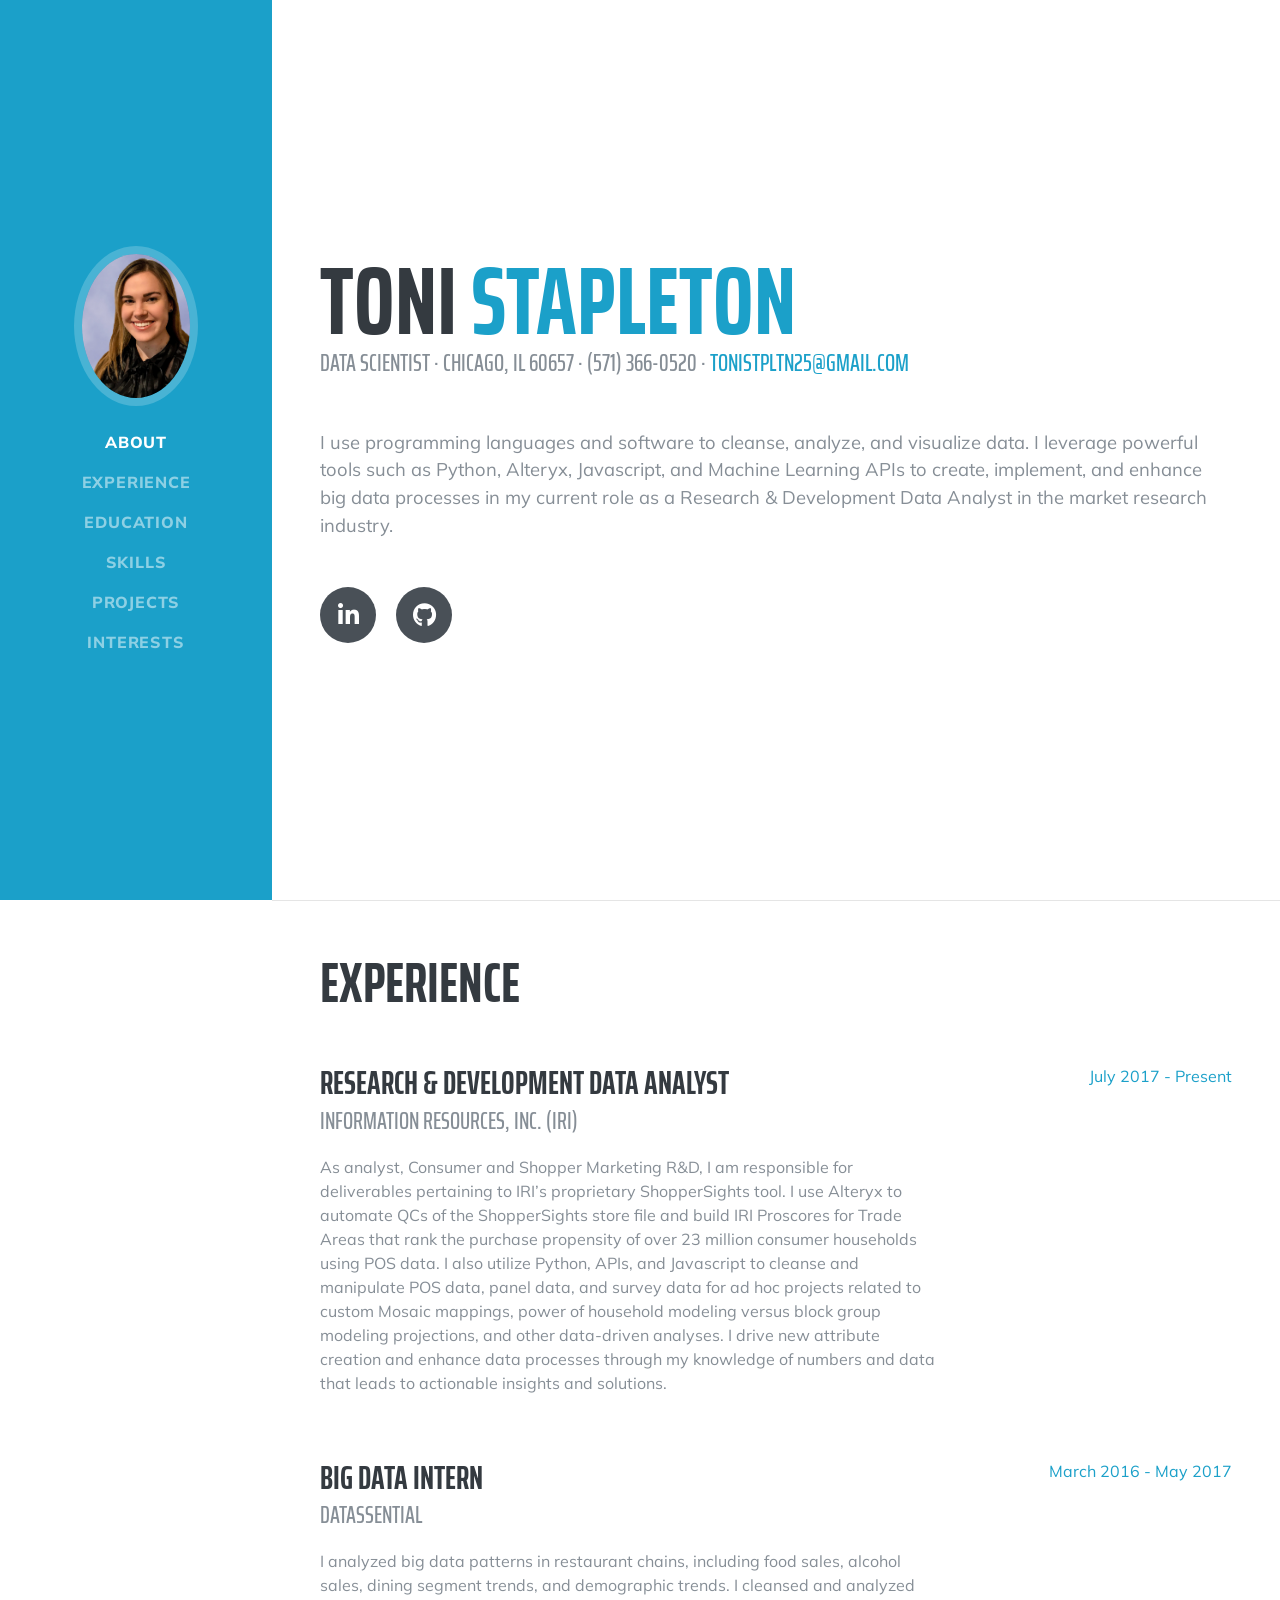
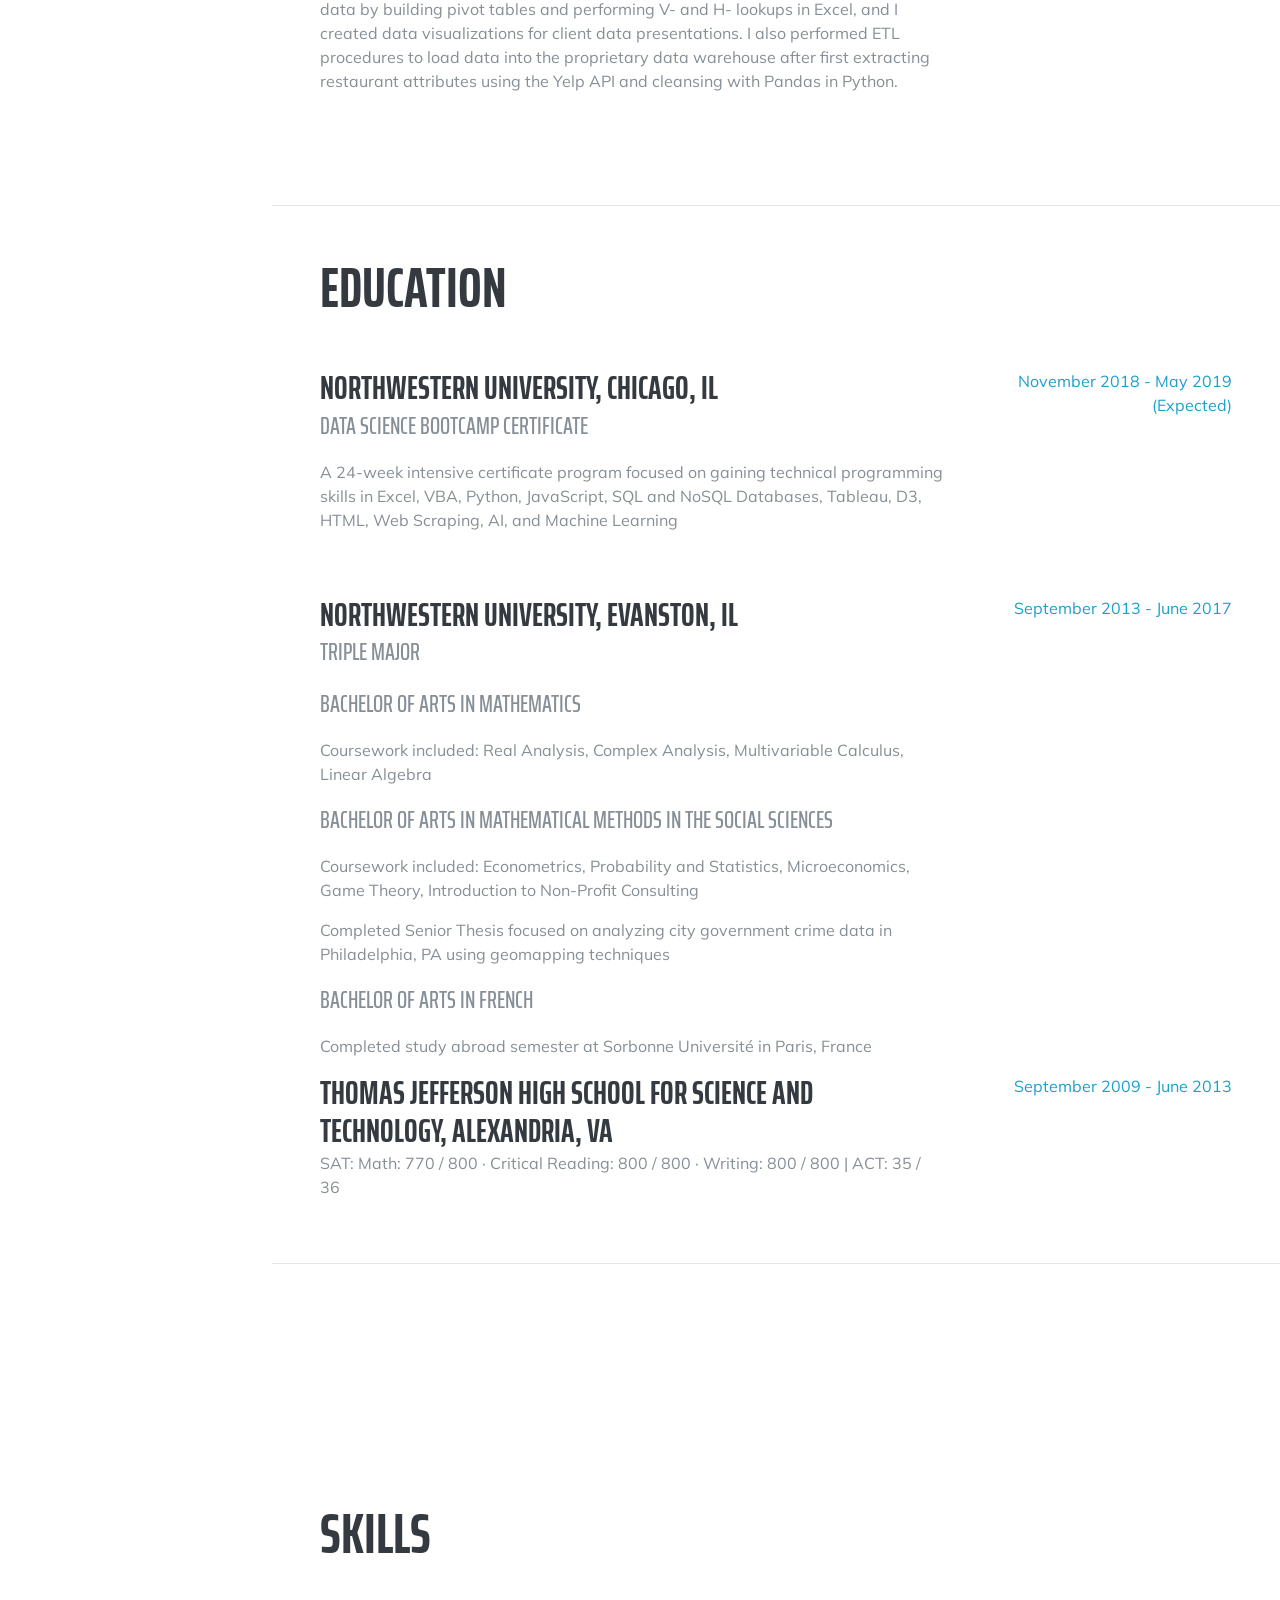
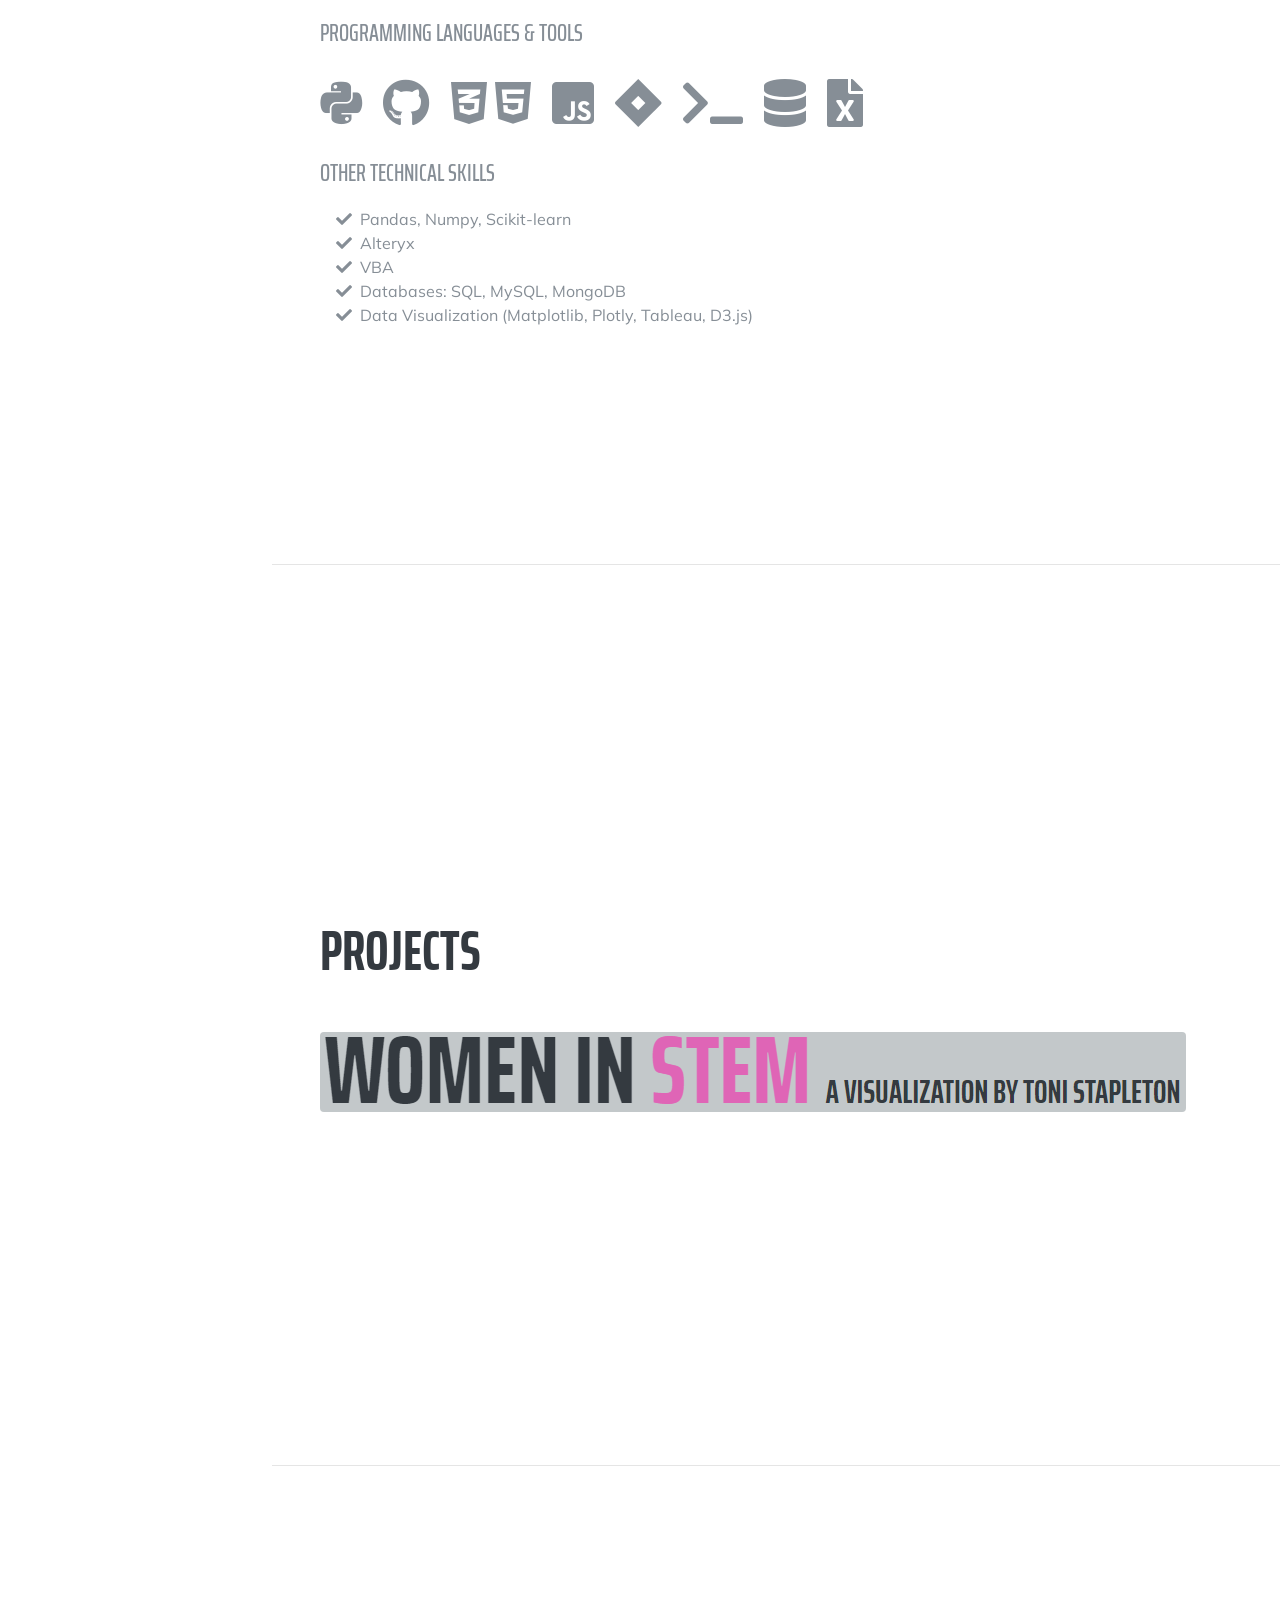
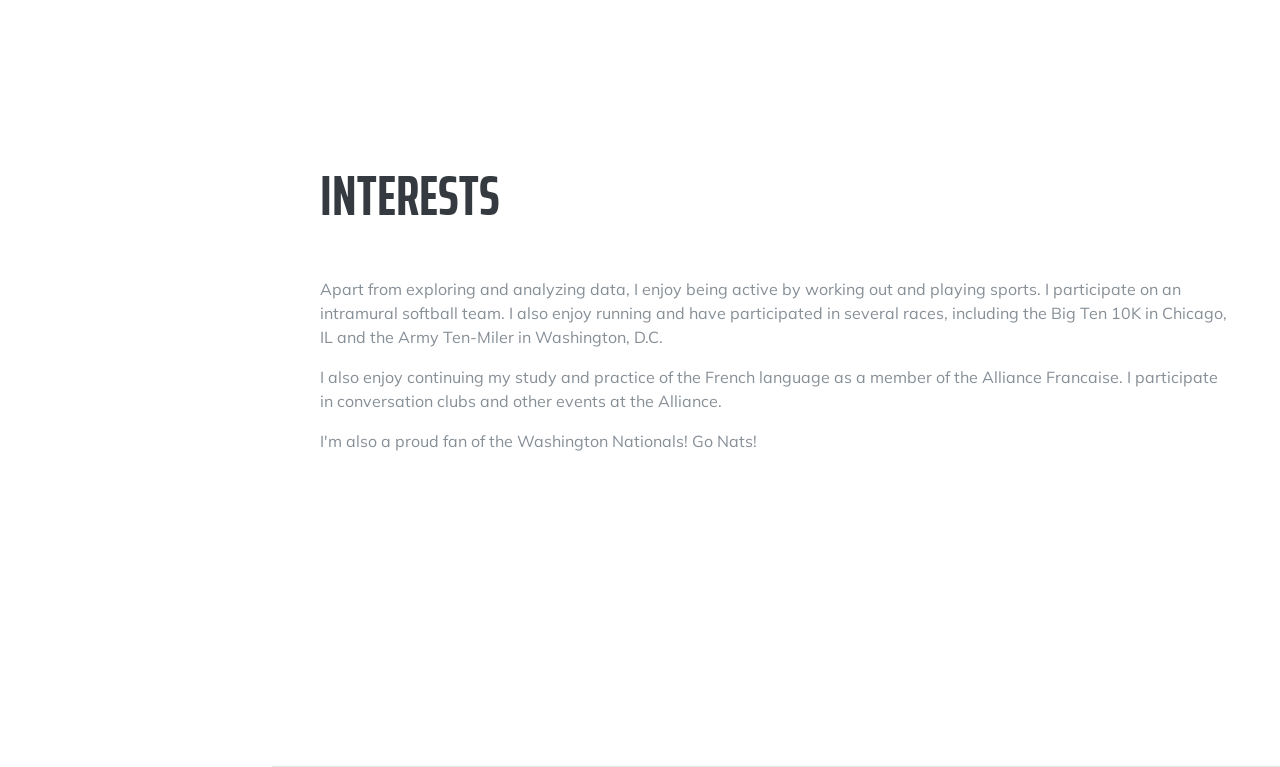
==== commit 08c417d1: "add interest" ====
--- a/index.html
+++ b/index.html
@@ -147,13 +147,14 @@
         <div class="resume-item d-flex flex-column flex-md-row justify-content-between">
             <div class="resume-content">
               <h3 class="mb-0">Northwestern University, Evanston, IL</h3>
+              <div class="subheading mb-3">Triple Major</div>
               <div class="subheading mb-3">Bachelor of Arts in Mathematics</div>
               <p>Coursework included: Real Analysis, Complex Analysis, Multivariable Calculus, Linear Algebra</p>
               <div class="subheading mb-3">Bachelor of Arts in Mathematical Methods in the Social Sciences</div>
               <p>Coursework included: Econometrics, Probability and Statistics, Microeconomics, Game Theory, Introduction to Non-Profit Consulting</p>
               <p>Completed Senior Thesis focused on analyzing city government crime data in Philadelphia, PA using geomapping techniques</p>
               <div class="subheading mb-3">Bachelor of Arts in French</div>
-              <p>Completed semester at Sorbonne Universit&eacute; in Paris, France</p>
+              <p>Completed study abroad semester at Sorbonne Universit&eacute; in Paris, France</p>
             </div>
             <div class="resume-date text-md-right">
               <span class="text-primary">September 2013 - June 2017</span>
@@ -219,6 +220,10 @@
           <li>
             <i class="fa-li fa fa-check"></i>
             VBA</li>
+            <li>
+              <i class="fa-li fa fa-check"></i>
+              Databases: SQL, MySQL, MongoDB</li>
+            <li>
           <li>
             <i class="fa-li fa fa-check"></i>
             Data Visualization (Matplotlib, Plotly, Tableau, D3.js)</li>
@@ -245,8 +250,10 @@
           <p>Apart from exploring and analyzing data, I enjoy being active by working out and playing sports.  I participate on an intramural softball team.  I also 
             enjoy running and have participated in several races, including the Big Ten 10K in Chicago, IL and the Army Ten-Miler in Washington, D.C.  
           </p>
-          <p class="mb-0">I also enjoy continuing my study and practice of the French language as a member of the Alliance Francaise.  I participate in conversation
+          <p>I also enjoy continuing my study and practice of the French language as a member of the Alliance Francaise.  I participate in conversation
             clubs and other events at the Alliance.
+          </p>
+          <p>I'm also a proud fan of the Washington Nationals!  Go Nats!  
           </p>
         </div>
       </section>
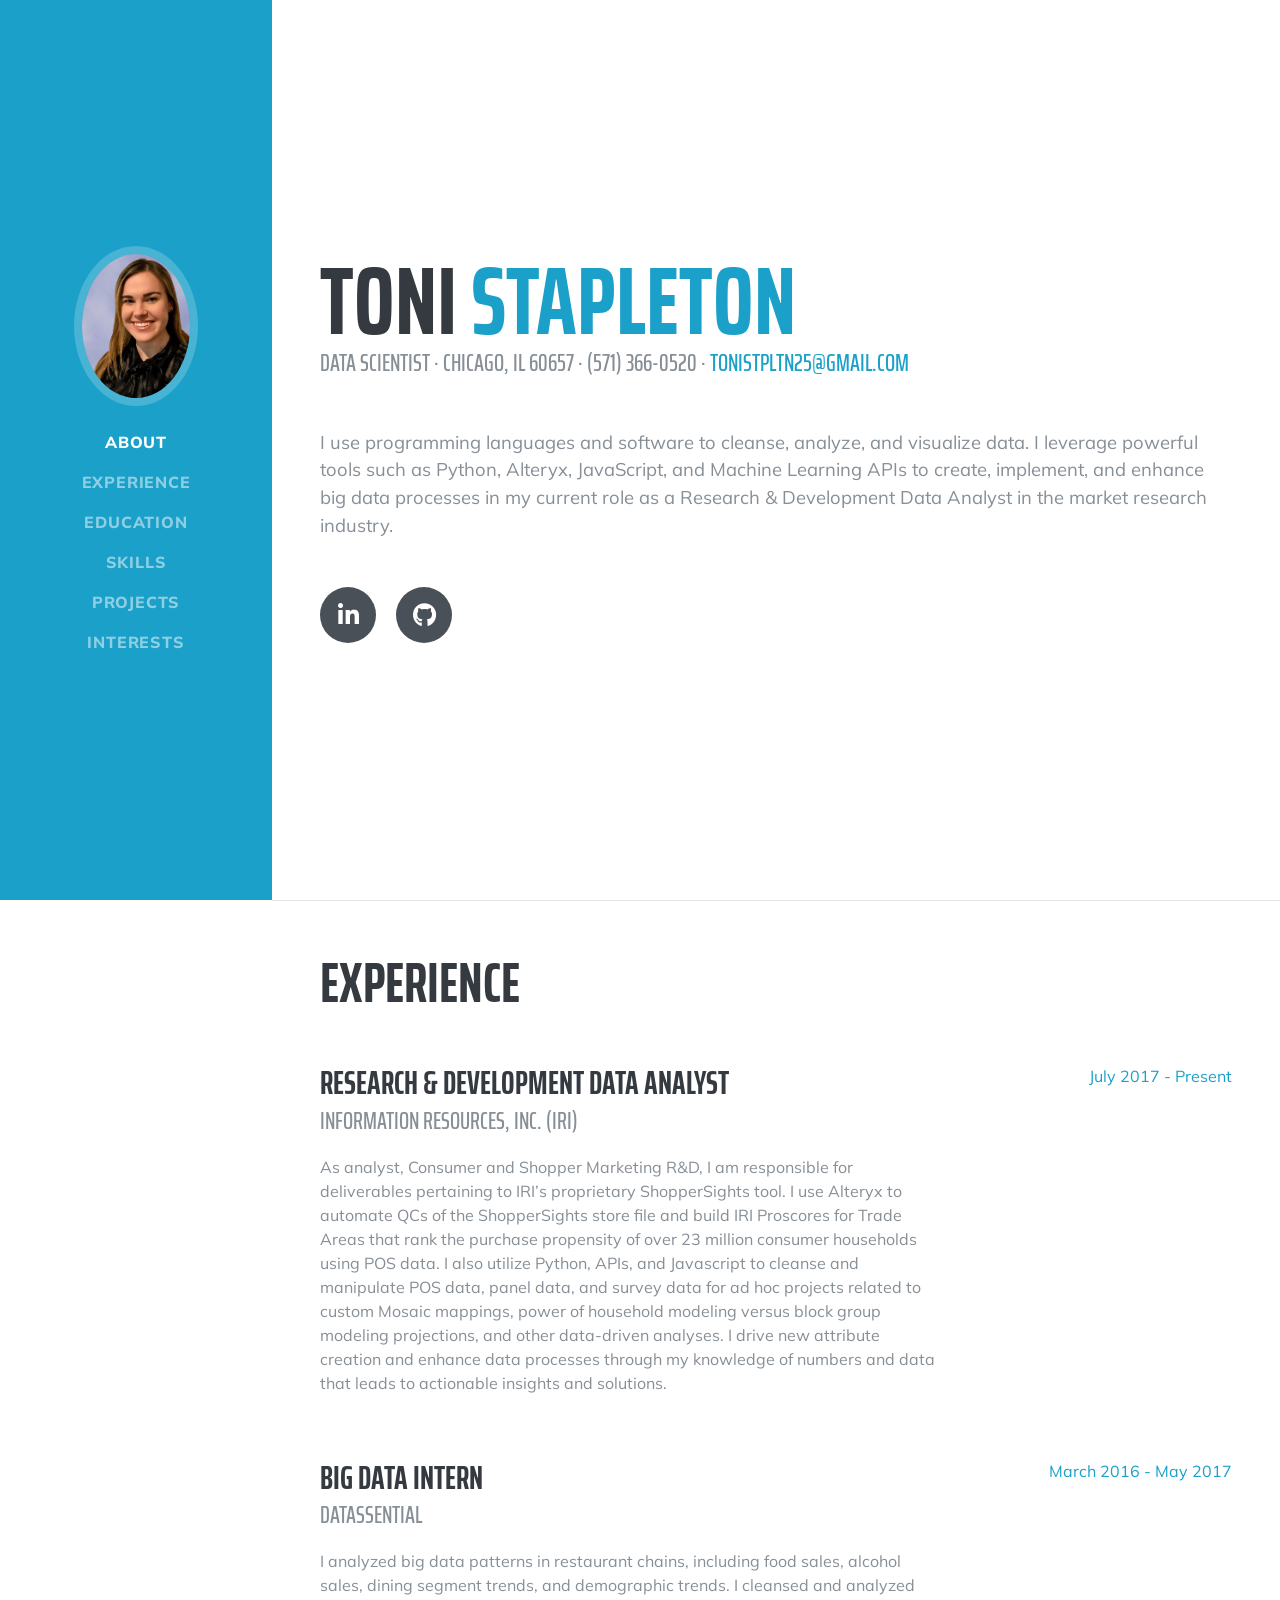
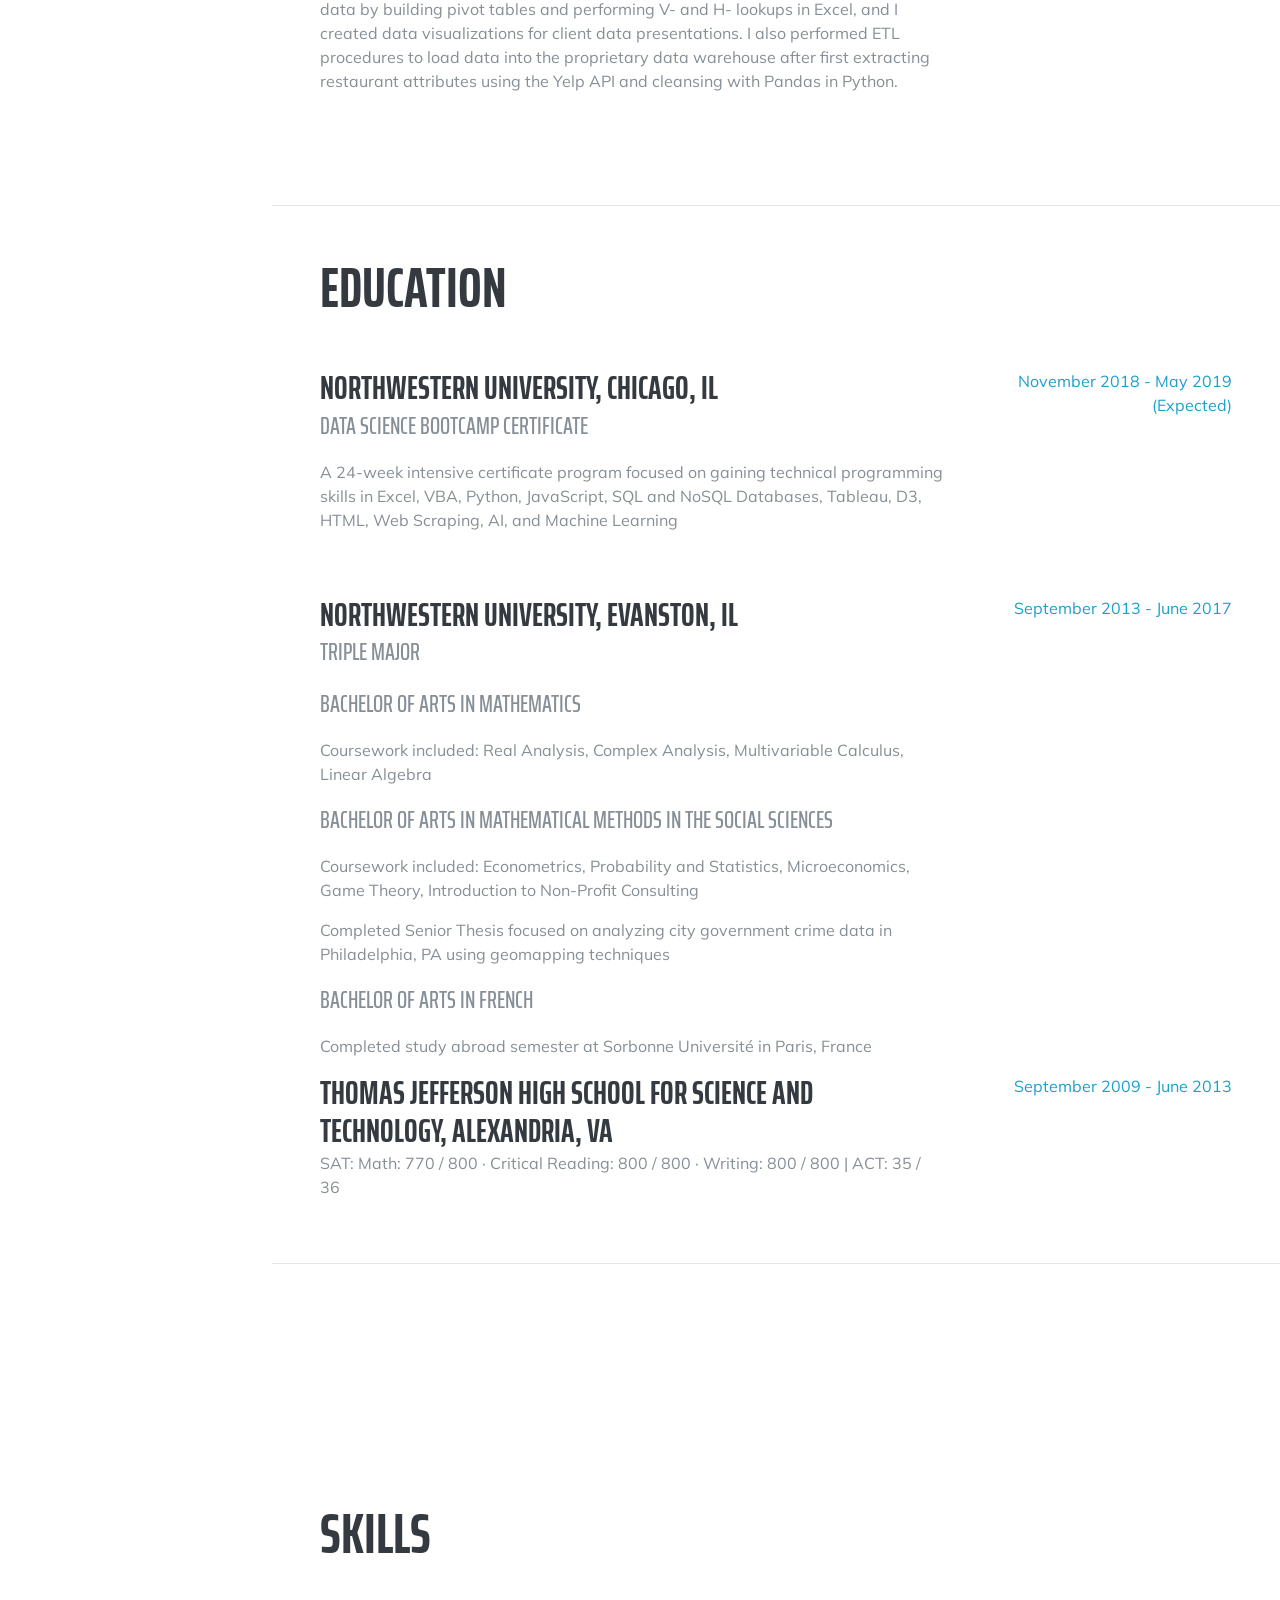
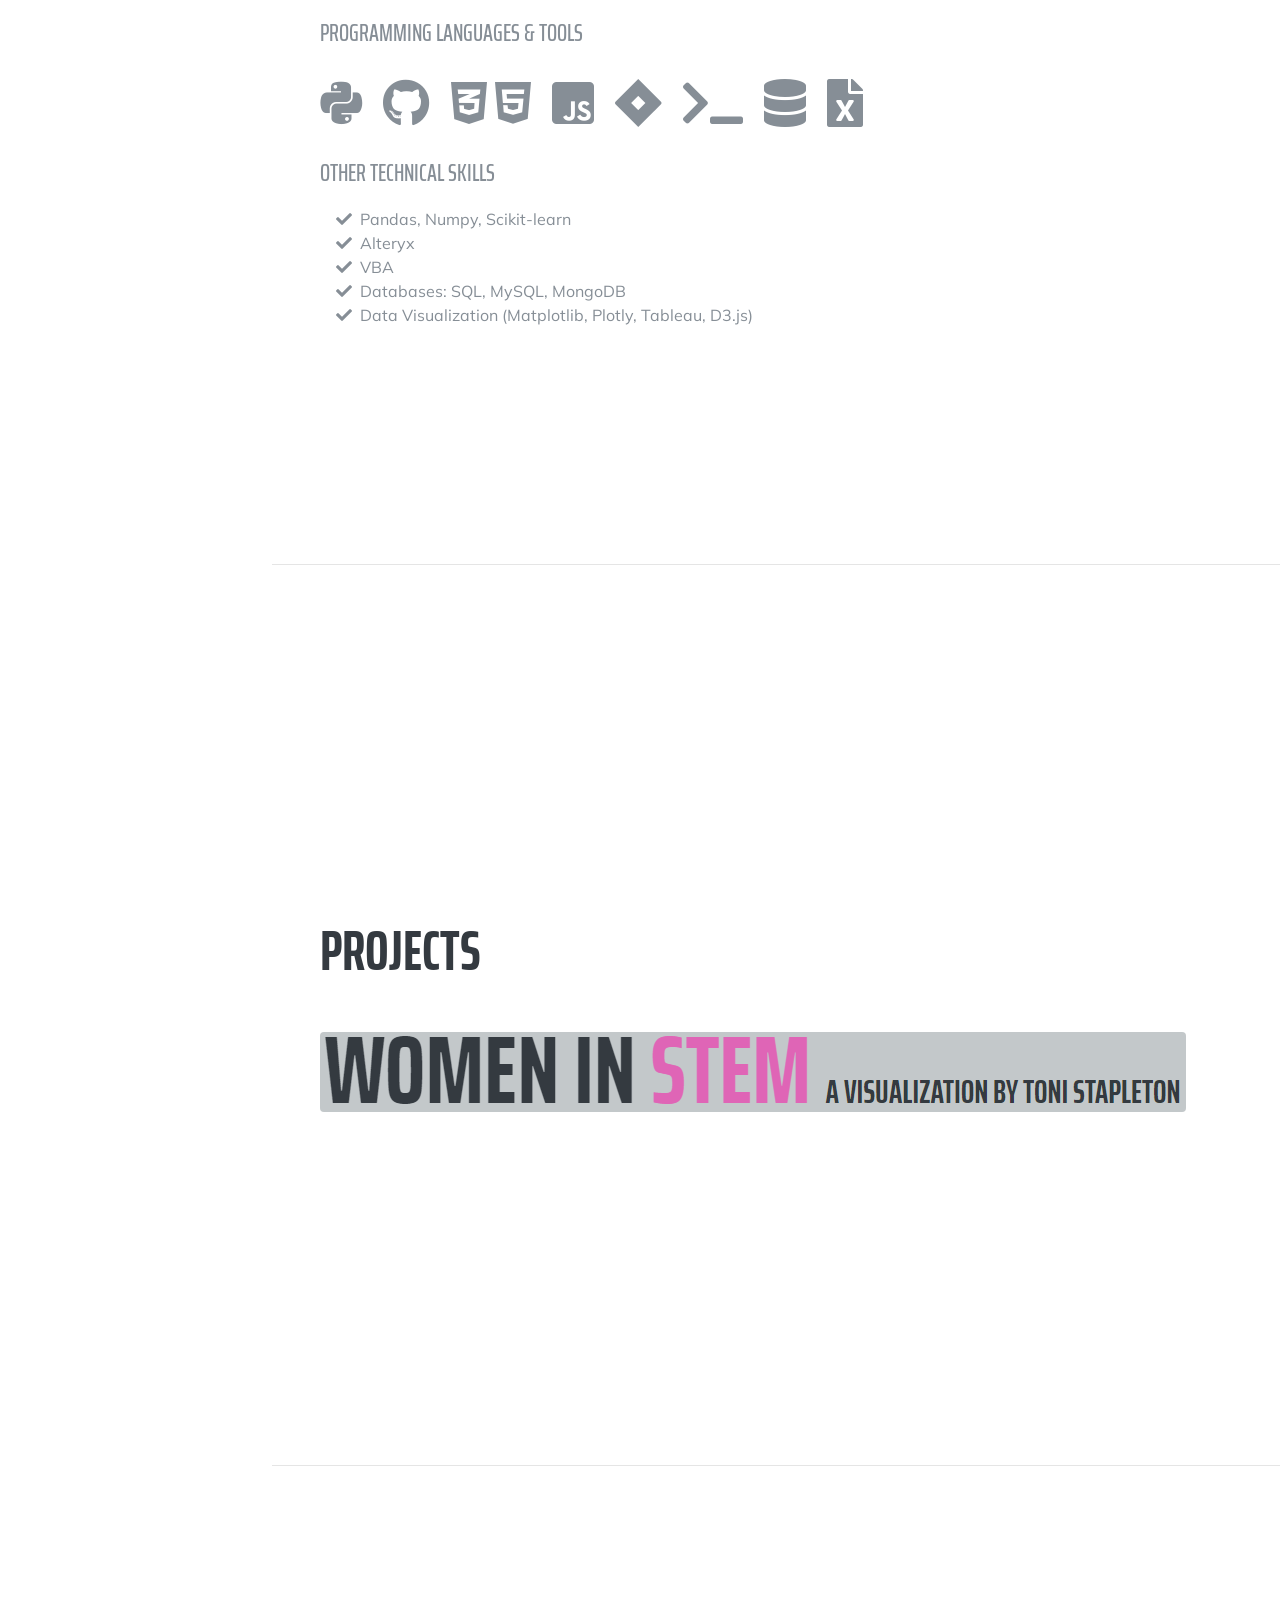
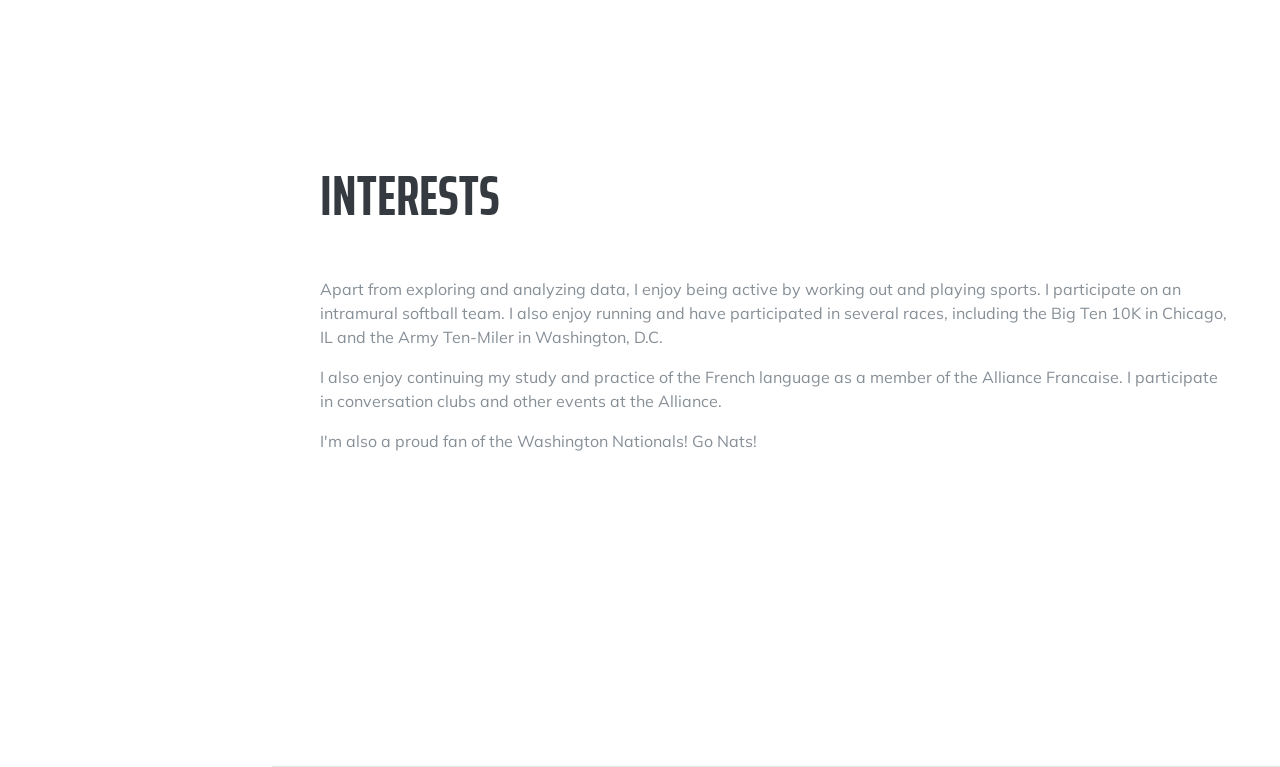
==== commit e01a2881: "capitalization" ====
--- a/index.html
+++ b/index.html
@@ -70,7 +70,7 @@
           <a href="mailto:tonistpltn25@gmail.com">tonistpltn25@gmail.com</a>
         </div>
         <p class="lead mb-5">I use programming languages and software to cleanse, analyze, and visualize data.  I leverage powerful tools such as
-          Python, Alteryx, Javascript, and Machine Learning APIs to create, implement, and enhance big data processes in my current role as a Research &amp;
+          Python, Alteryx, JavaScript, and Machine Learning APIs to create, implement, and enhance big data processes in my current role as a Research &amp;
           Development Data Analyst in the market research industry.</p>
         <div class="social-icons">
           <a href="https://www.linkedin.com/in/tonistapleton", target = "_blank">
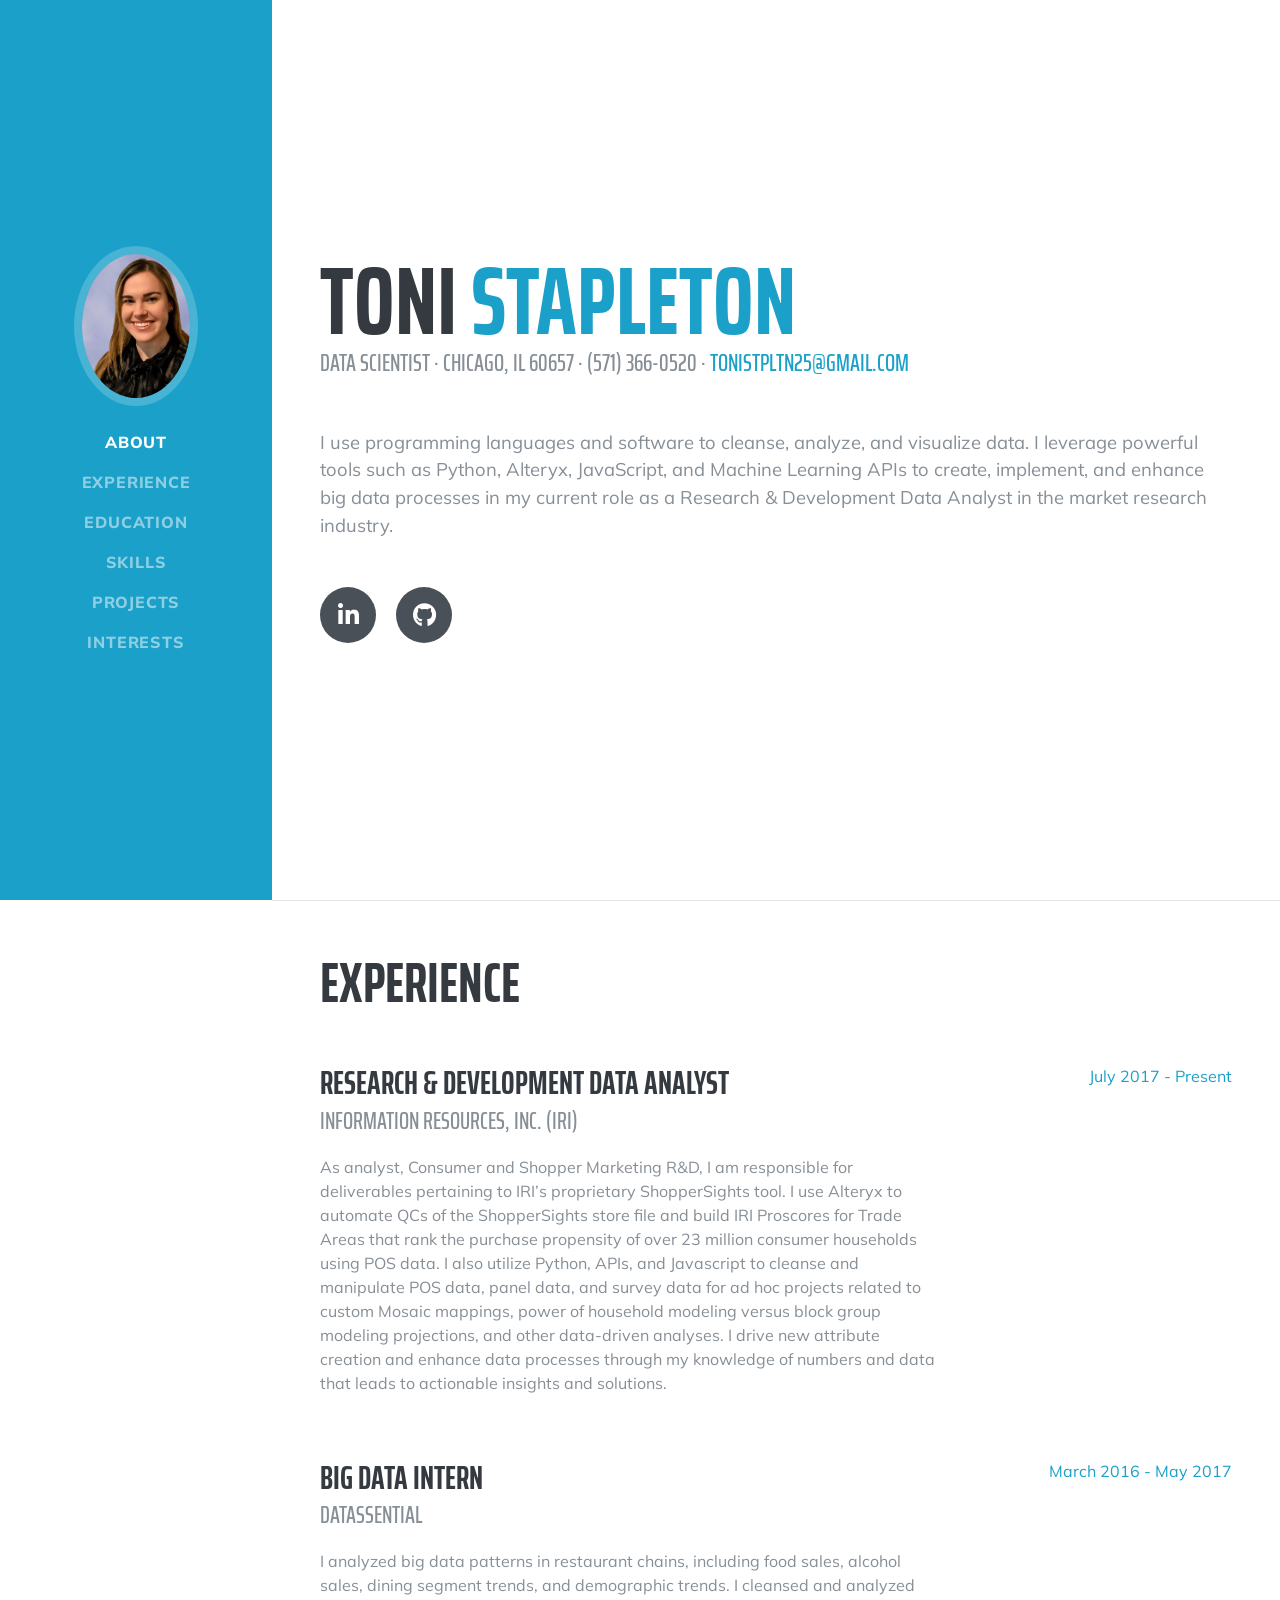
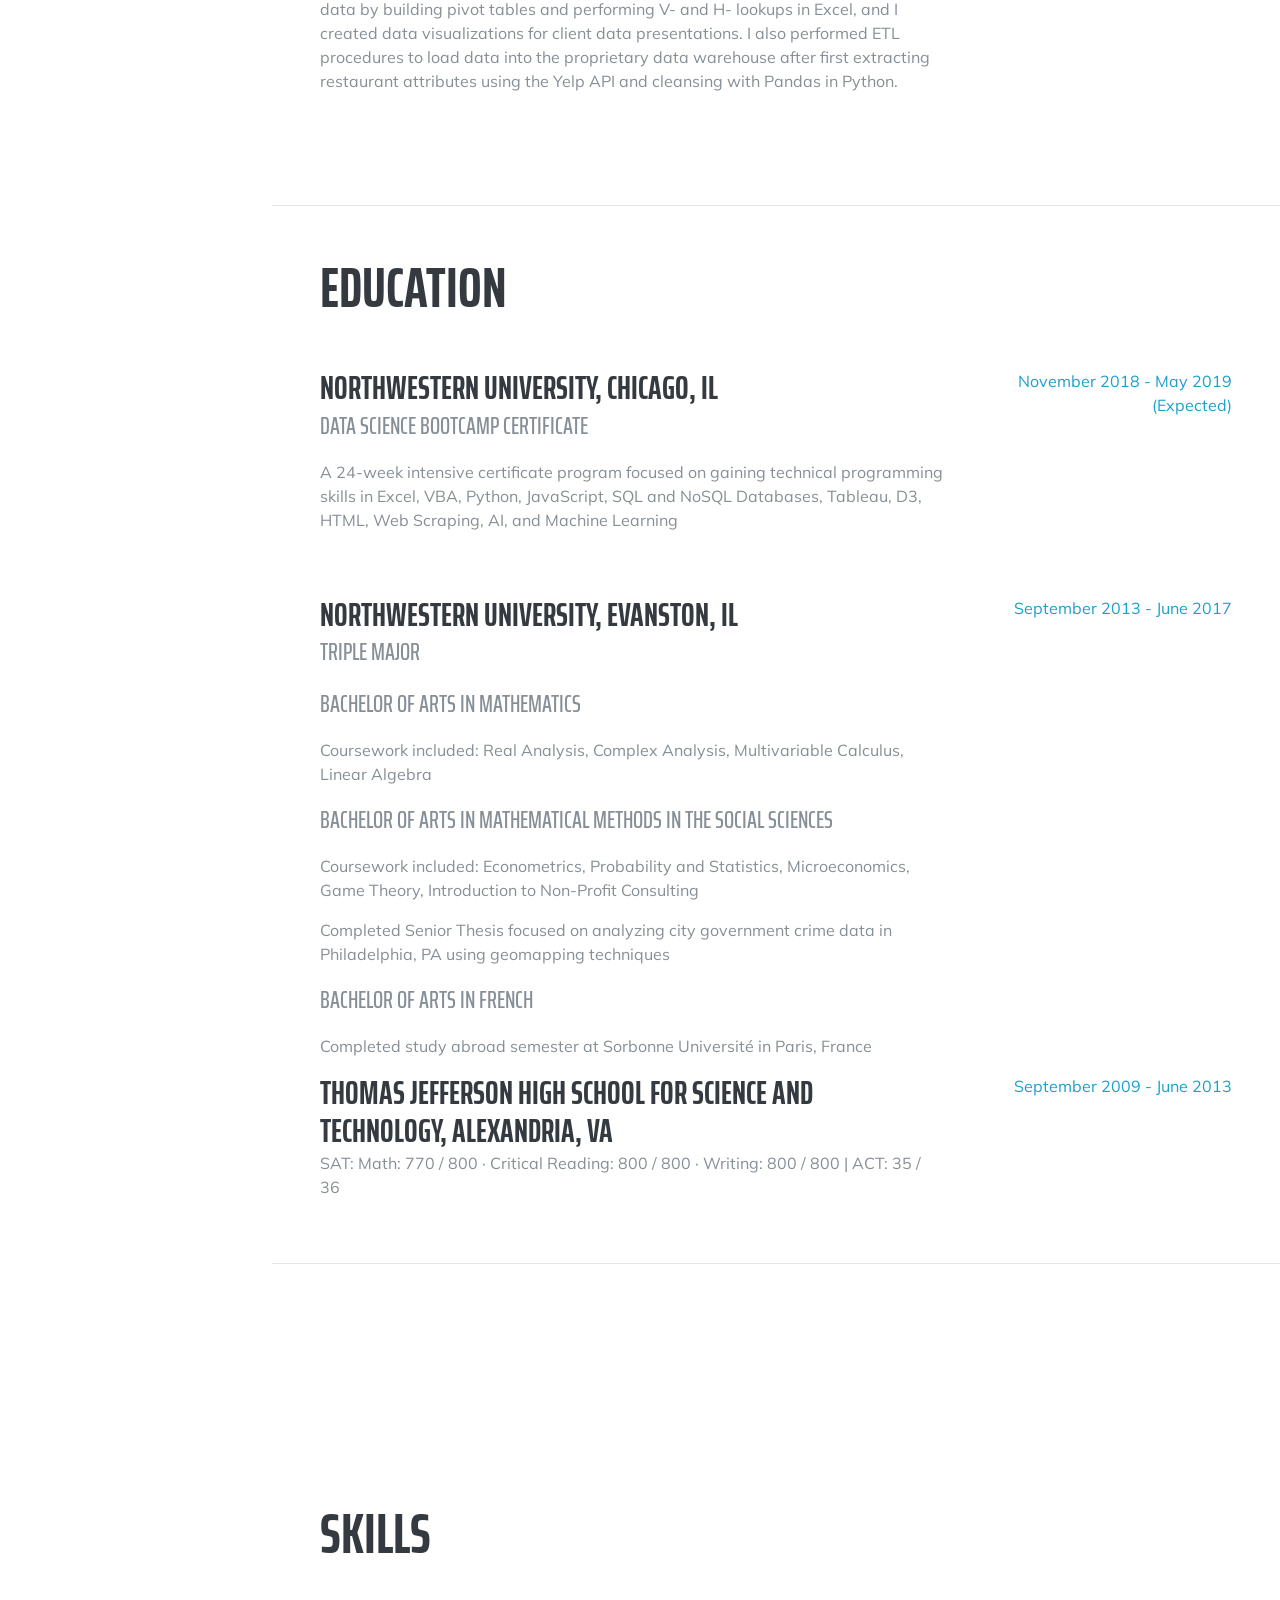
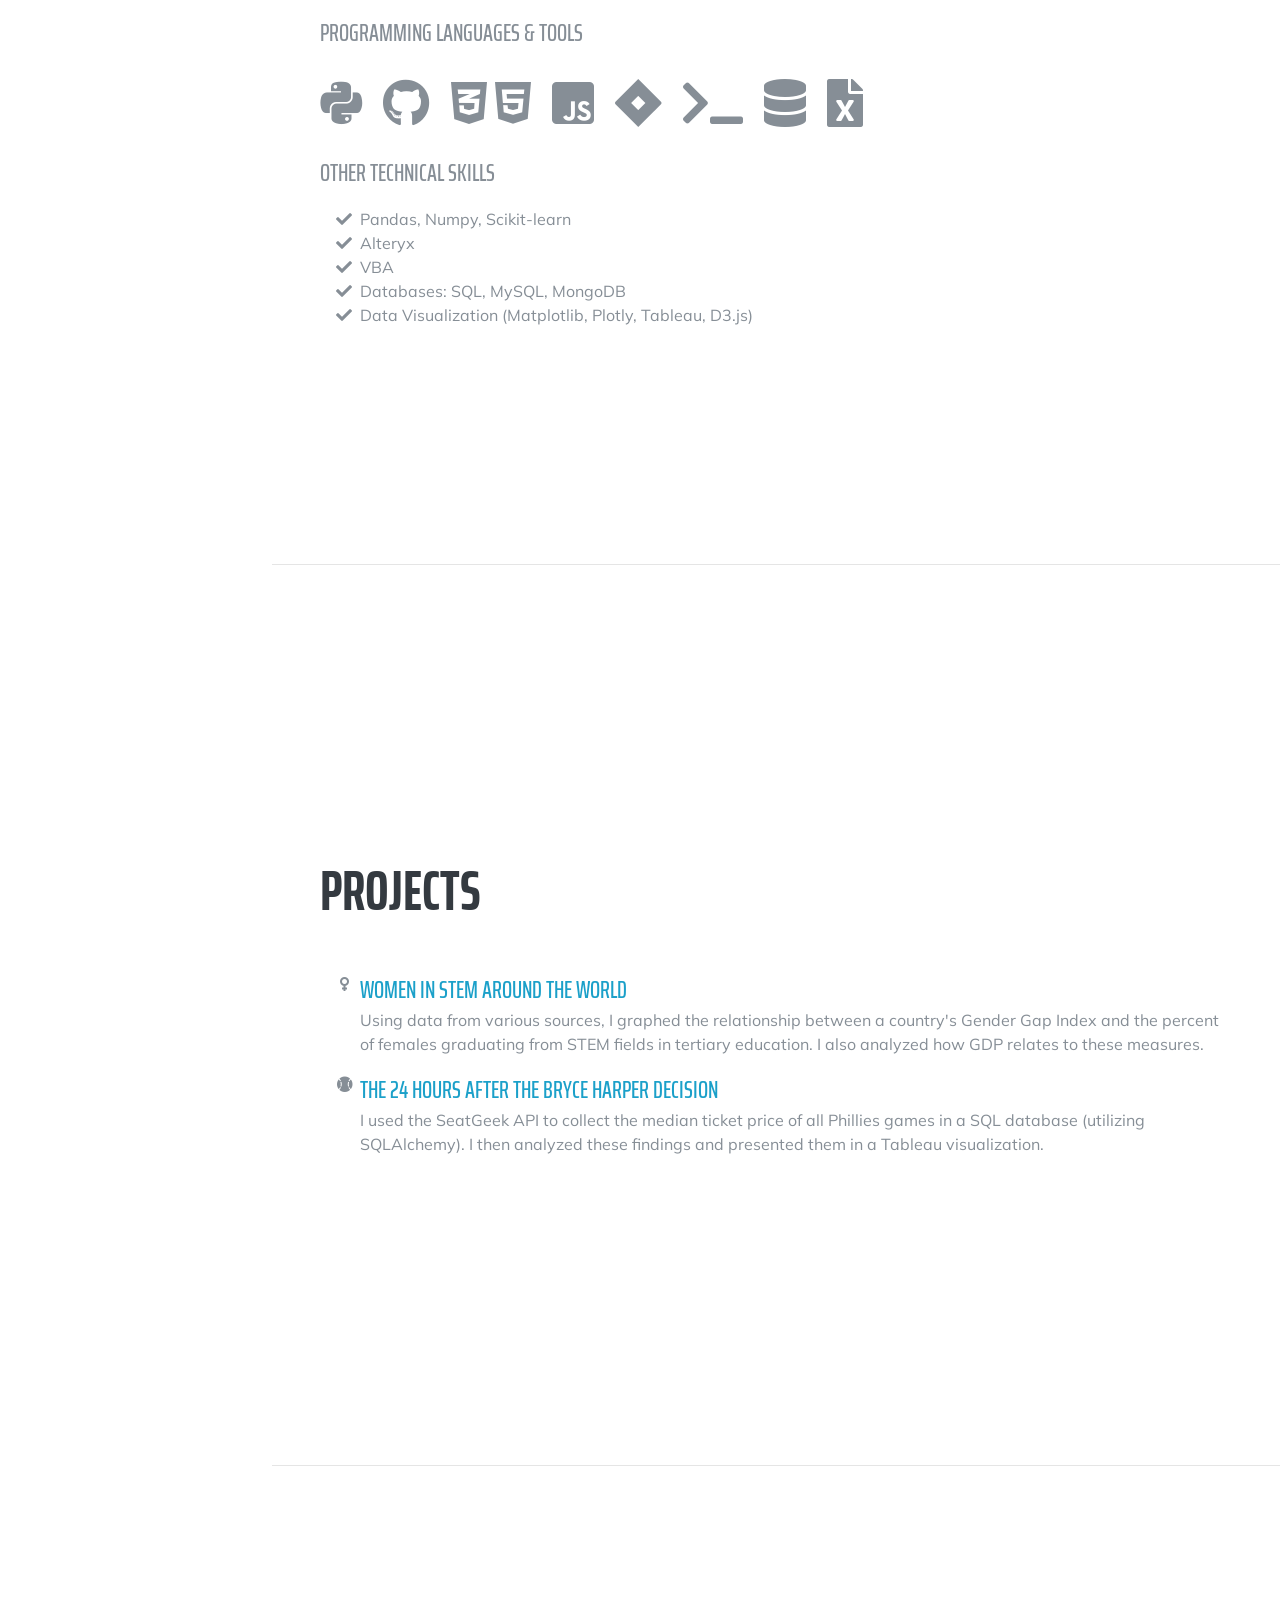
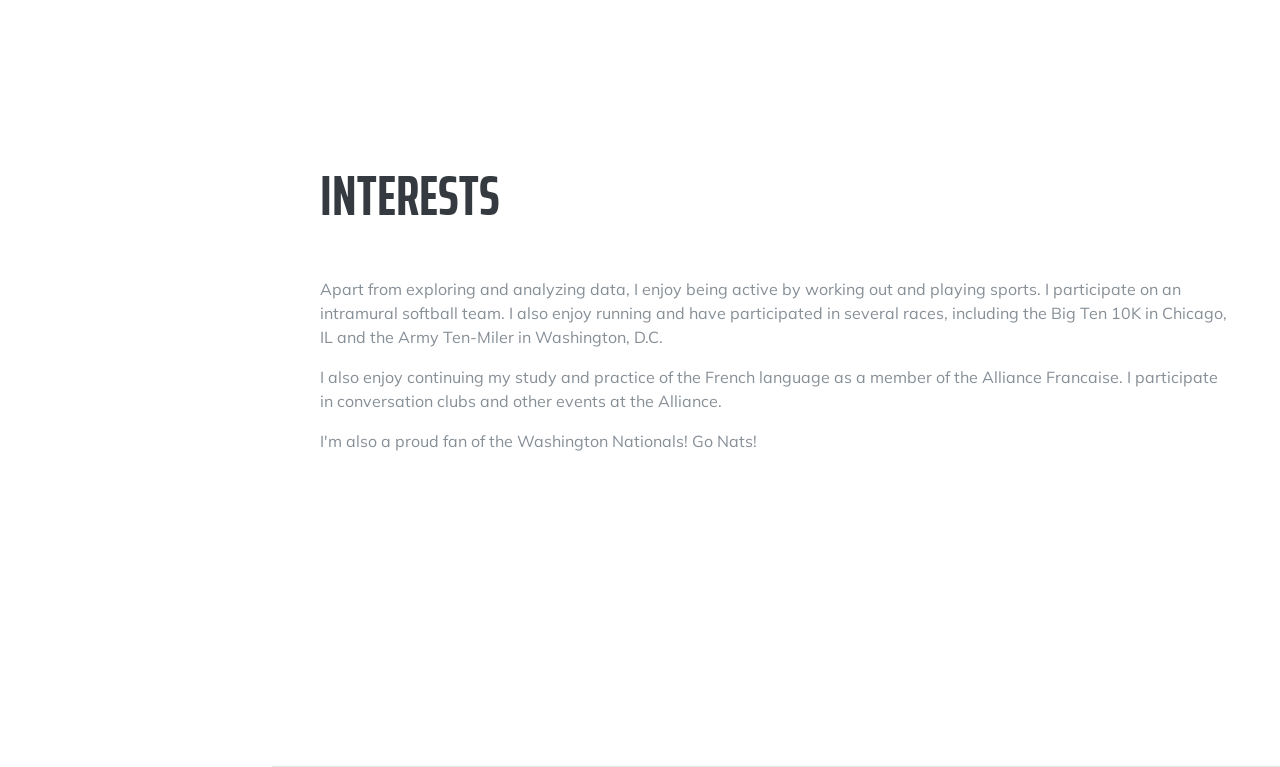
==== commit df4535e5: "update projects" ====
--- a/index.html
+++ b/index.html
@@ -236,9 +236,18 @@
     <section class="resume-section p-3 p-lg-5 d-flex align-items-center" id="projects">
       <div class="w-100">
         <h2 class="mb-5">Projects</h2>
-        <a href="https://tlstapleton.github.io/Relationship-Between-Gender-Gap-and-STEM/", target = "_blank">
-        <img class = "rounded" src="img/Women_STEM.PNG">
-        </a>
+      
+        <ul class="fa-ul">
+          <li>
+            <i class="fa-li fa fa-venus"></i>
+            <a class = "subheading mb-3", href="https://tlstapleton.github.io/Relationship-Between-Gender-Gap-and-STEM/", target = "_blank">Women in STEM around the World</a> 
+            <p> Using data from various sources, I graphed the relationship between a country's Gender Gap Index and the percent of females graduating from STEM fields in tertiary education.  I also analyzed how GDP relates to these measures.</p></li>
+          <li>
+              <i class="fa-li fa fa-baseball-ball"></i>
+              <a class = "subheading mb-3", href="https://public.tableau.com/profile/toni.stapleton#!/vizhome/BryceHarperDecision/24HoursafterHarper", target = "_blank">The 24 Hours After the Bryce Harper Decision</a> 
+              <p> I used the SeatGeek API to collect the median ticket price of all Phillies games in a SQL database (utilizing SQLAlchemy).  I then analyzed these findings and presented them in a Tableau visualization.</p></li>
+       
+      </ul>
       </div>
     </section>
 
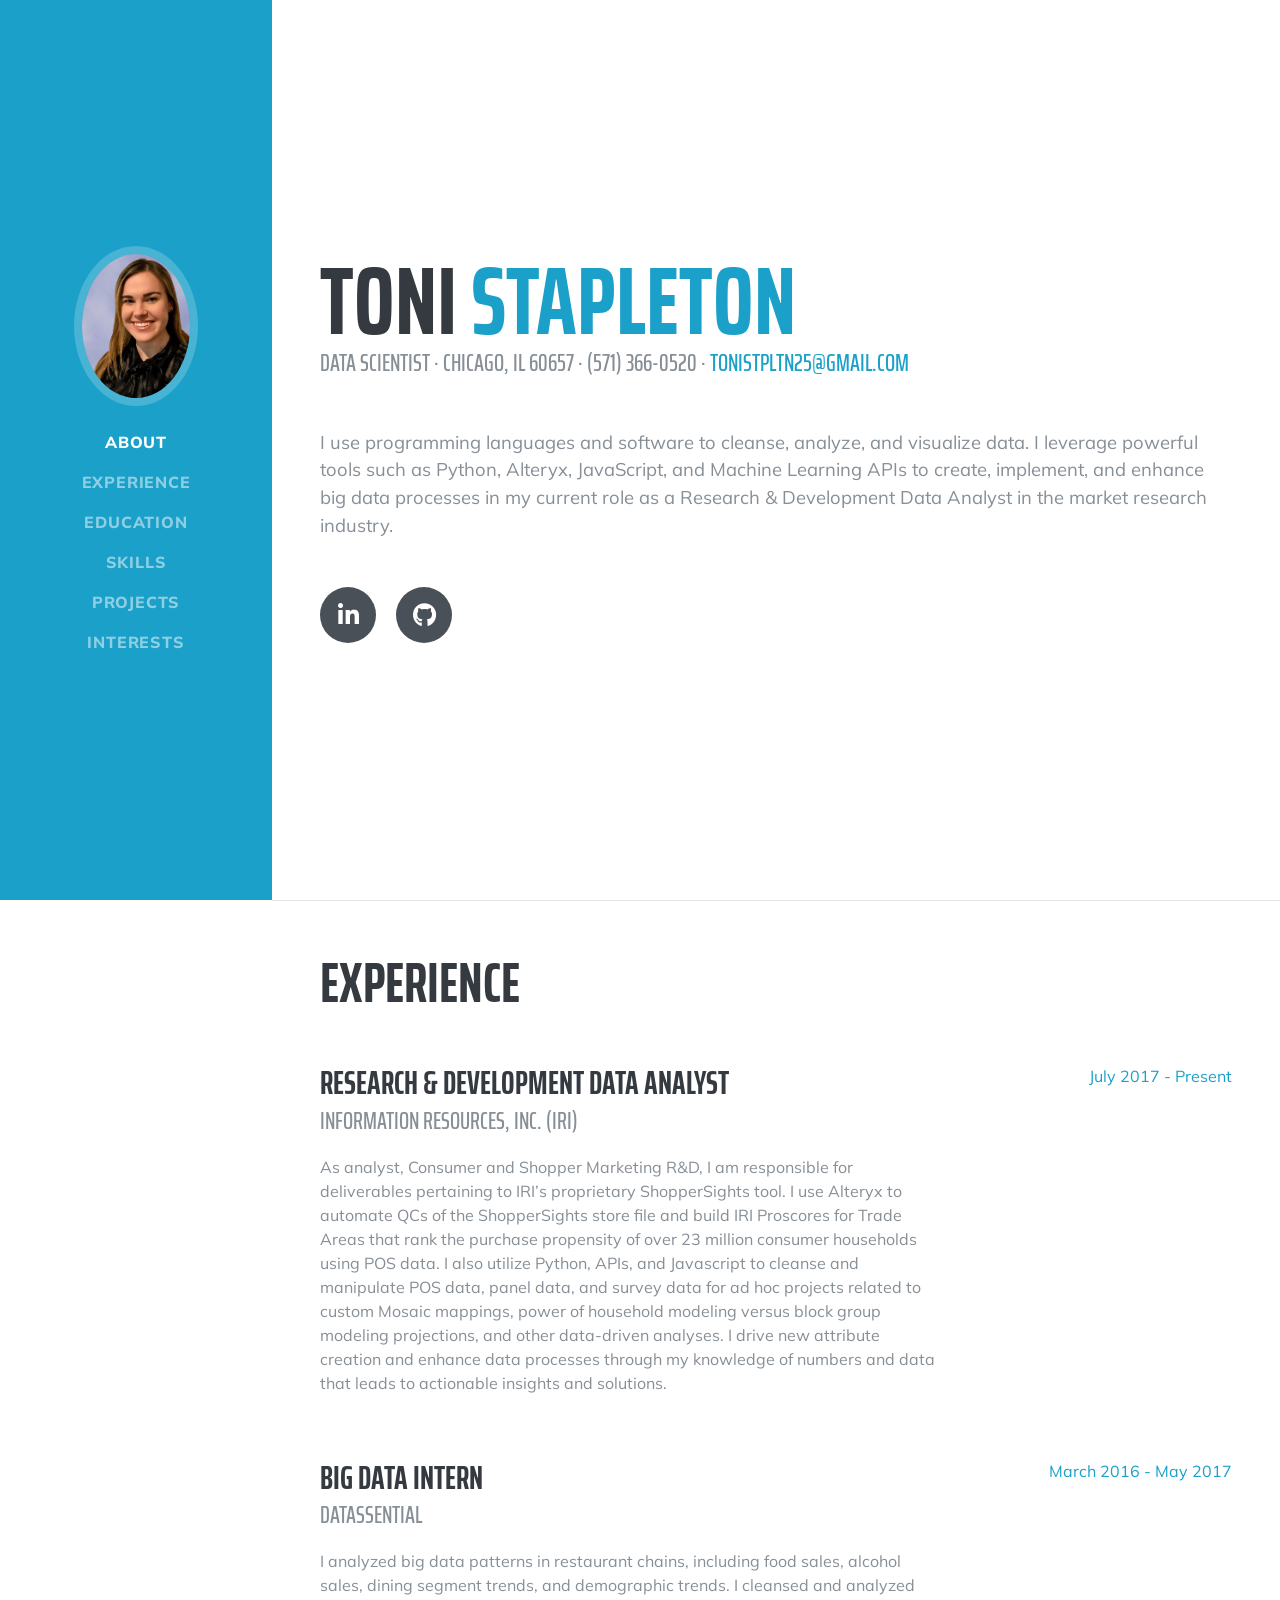
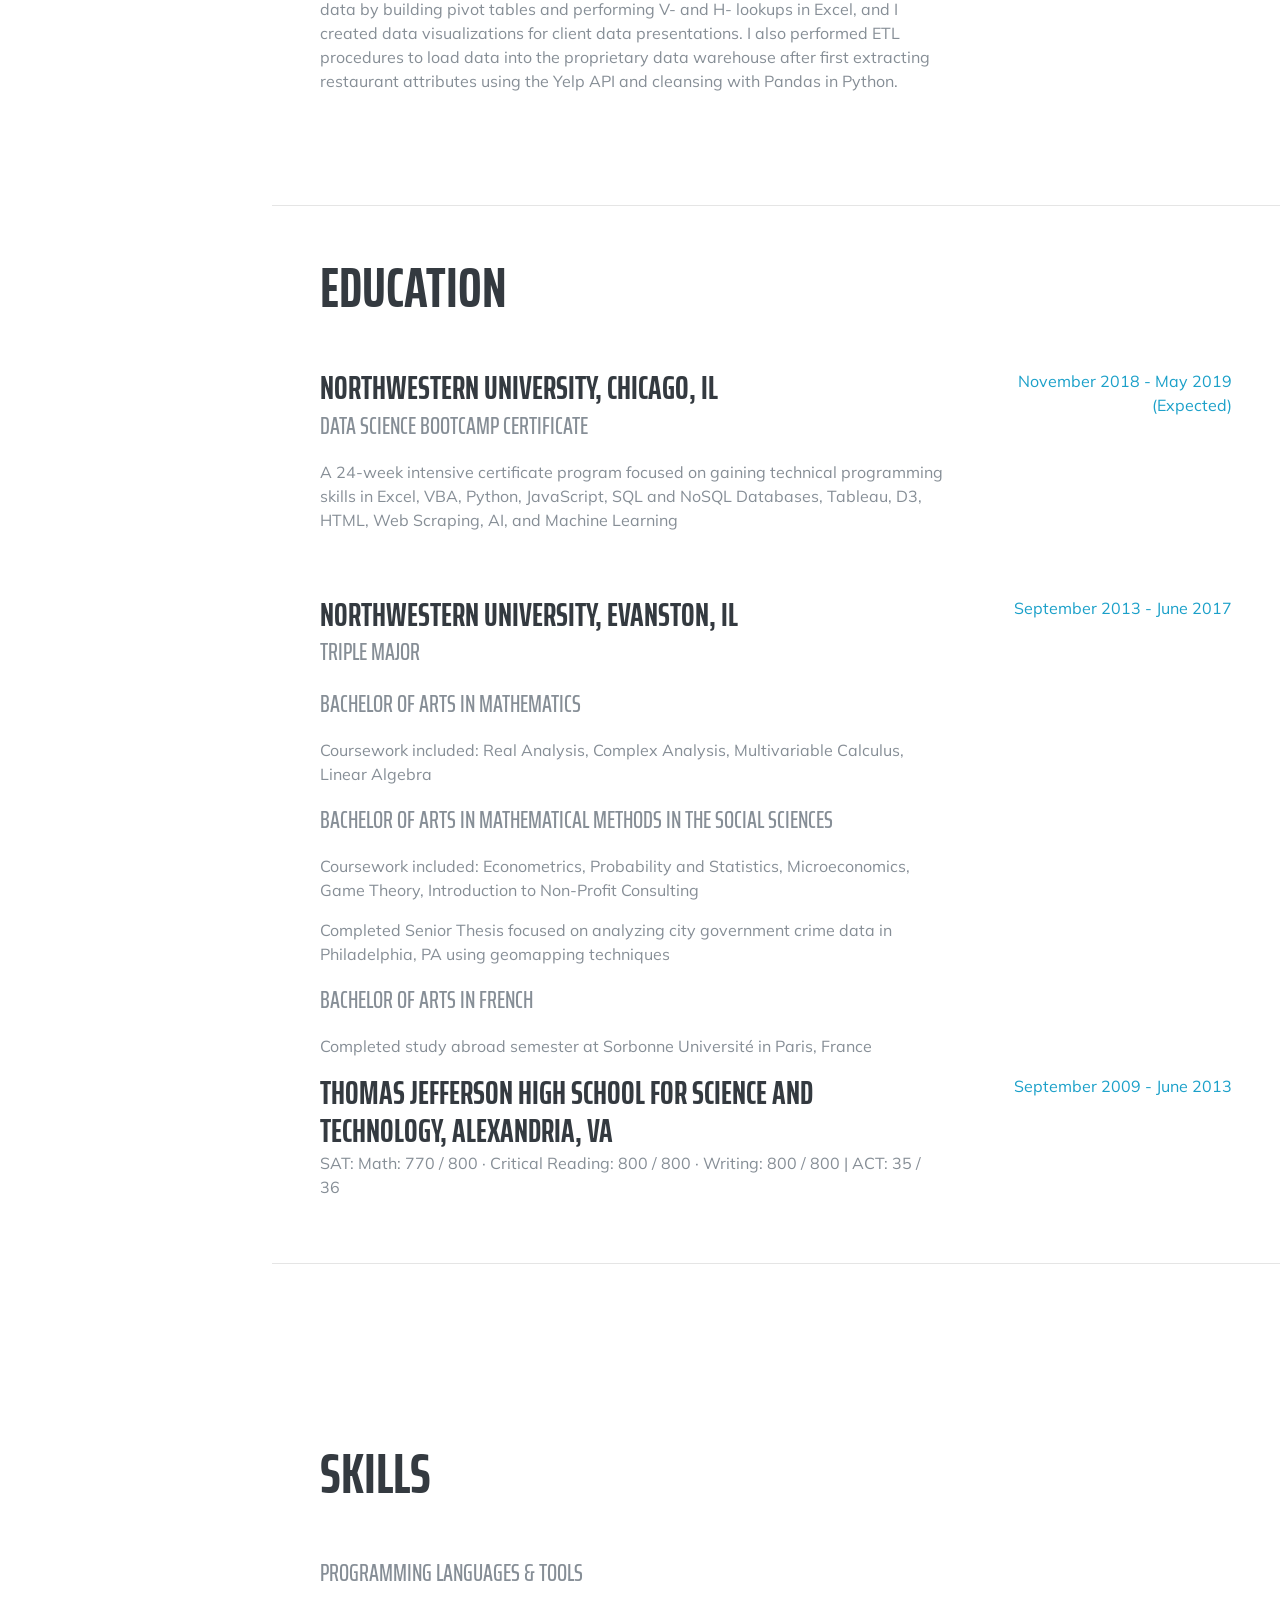
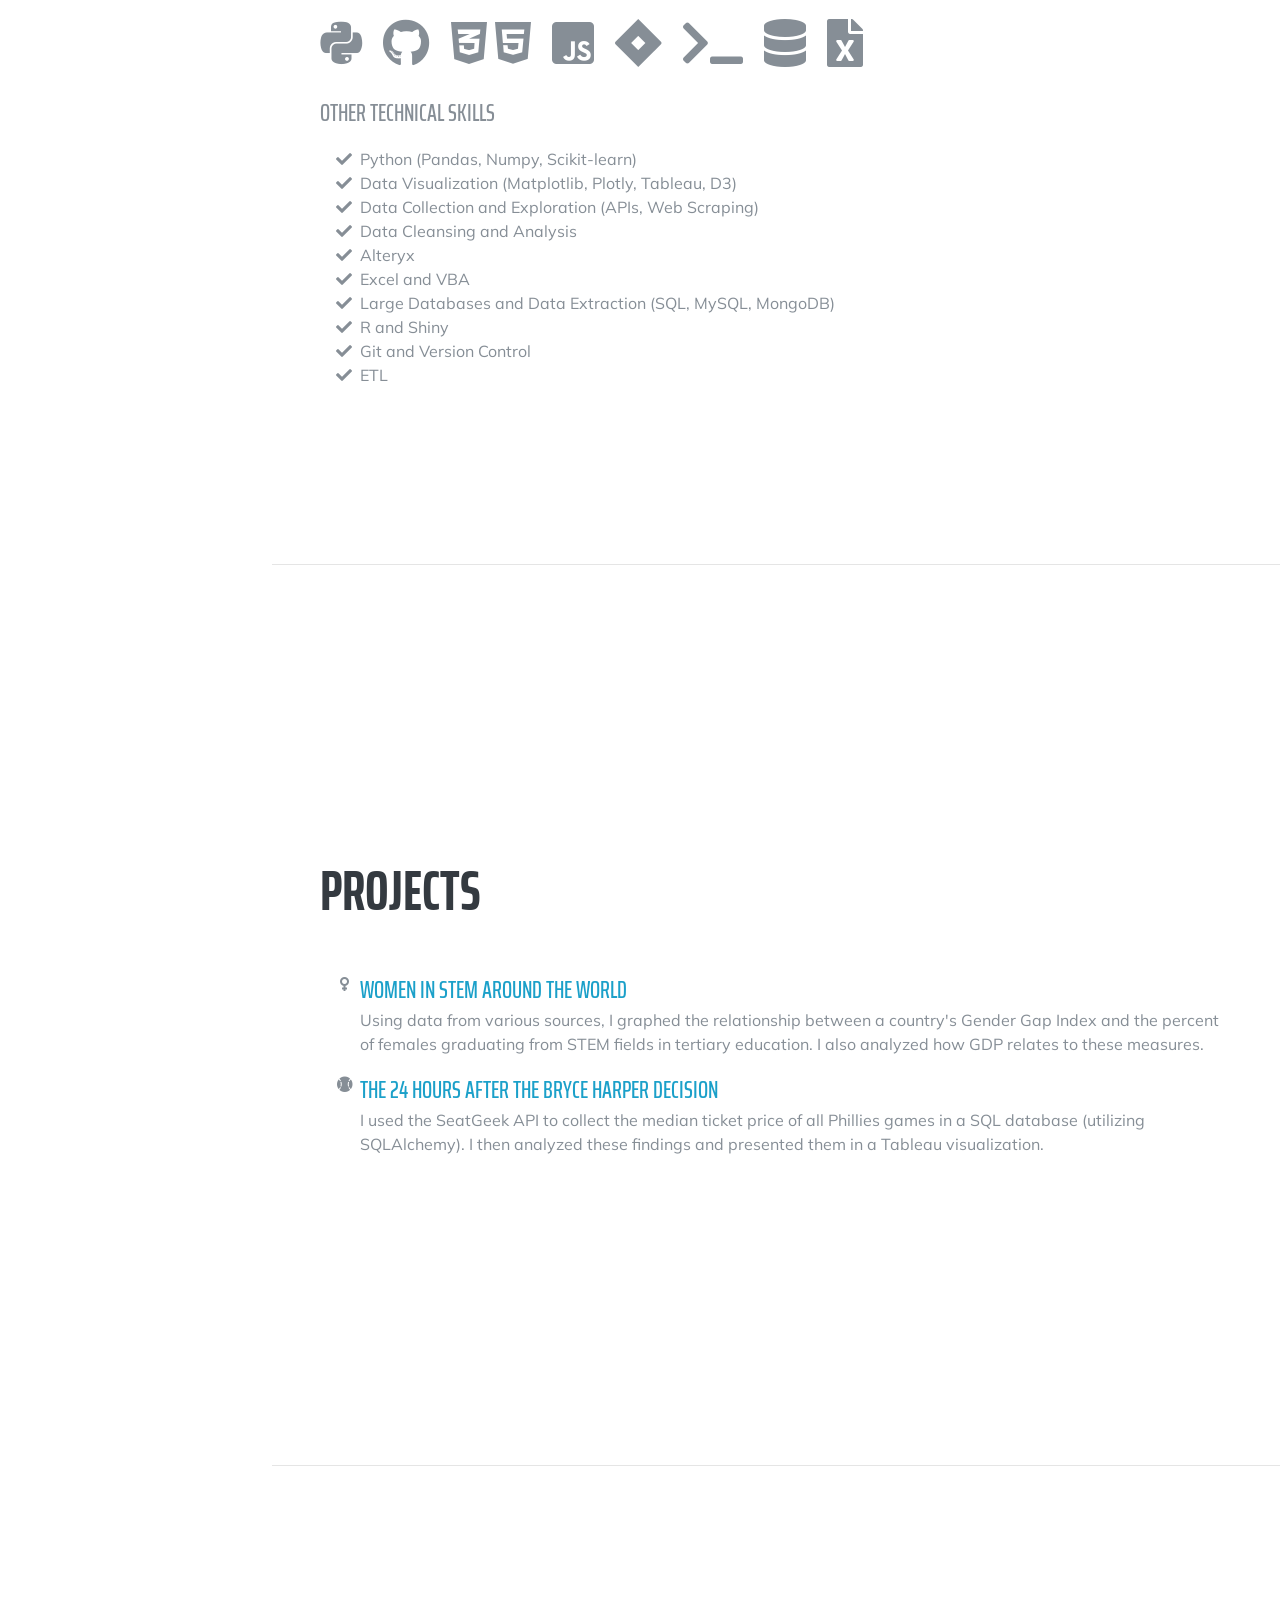
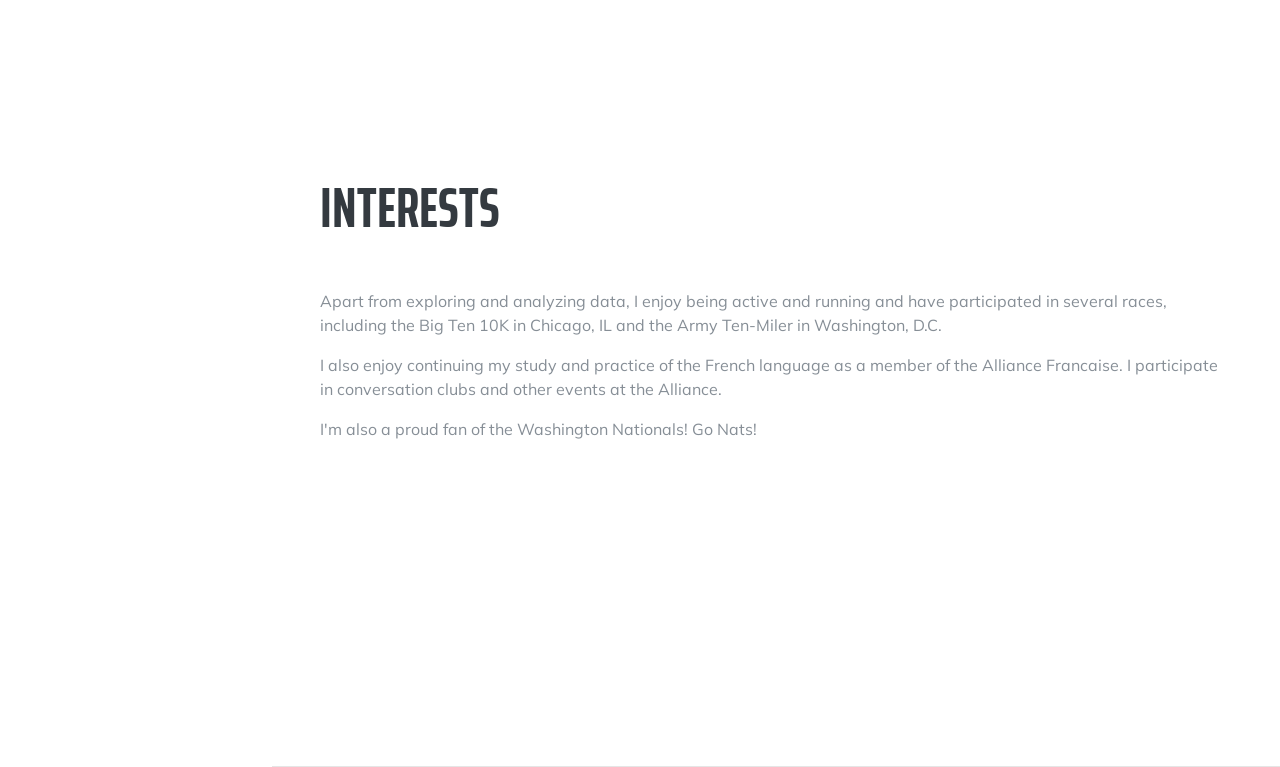
==== commit bc189836: "update projects" ====
--- a/index.html
+++ b/index.html
@@ -213,20 +213,35 @@
         <ul class="fa-ul mb-0">
           <li>
             <i class="fa-li fa fa-check"></i>
-            Pandas, Numpy, Scikit-learn</li>
+            Python (Pandas, Numpy, Scikit-learn)</li>
+          <li>
+            <i class="fa-li fa fa-check"></i>
+            Data Visualization (Matplotlib, Plotly, Tableau, D3)</li>
+          <li>
+            <i class="fa-li fa fa-check"></i>
+            Data Collection and Exploration (APIs, Web Scraping)</li>
+          <li>
+              <i class="fa-li fa fa-check"></i>
+              Data Cleansing and Analysis</li>
           <li>
             <i class="fa-li fa fa-check"></i>
             Alteryx</li>
           <li>
             <i class="fa-li fa fa-check"></i>
-            VBA</li>
+            Excel and VBA</li>
             <li>
               <i class="fa-li fa fa-check"></i>
-              Databases: SQL, MySQL, MongoDB</li>
+              Large Databases and Data Extraction (SQL, MySQL, MongoDB)</li>
             <li>
           <li>
             <i class="fa-li fa fa-check"></i>
-            Data Visualization (Matplotlib, Plotly, Tableau, D3.js)</li>
+            R and Shiny</li>
+          <li>
+              <i class="fa-li fa fa-check"></i>
+              Git and Version Control</li>
+          <li>
+              <i class="fa-li fa fa-check"></i>
+              ETL</li>
         </ul>
       </div>
     </section>
@@ -256,8 +271,7 @@
     <section class="resume-section p-3 p-lg-5 d-flex align-items-center" id="interests">
         <div class="w-100">
           <h2 class="mb-5">Interests</h2>
-          <p>Apart from exploring and analyzing data, I enjoy being active by working out and playing sports.  I participate on an intramural softball team.  I also 
-            enjoy running and have participated in several races, including the Big Ten 10K in Chicago, IL and the Army Ten-Miler in Washington, D.C.  
+          <p>Apart from exploring and analyzing data, I enjoy being active and running and have participated in several races, including the Big Ten 10K in Chicago, IL and the Army Ten-Miler in Washington, D.C.  
           </p>
           <p>I also enjoy continuing my study and practice of the French language as a member of the Alliance Francaise.  I participate in conversation
             clubs and other events at the Alliance.
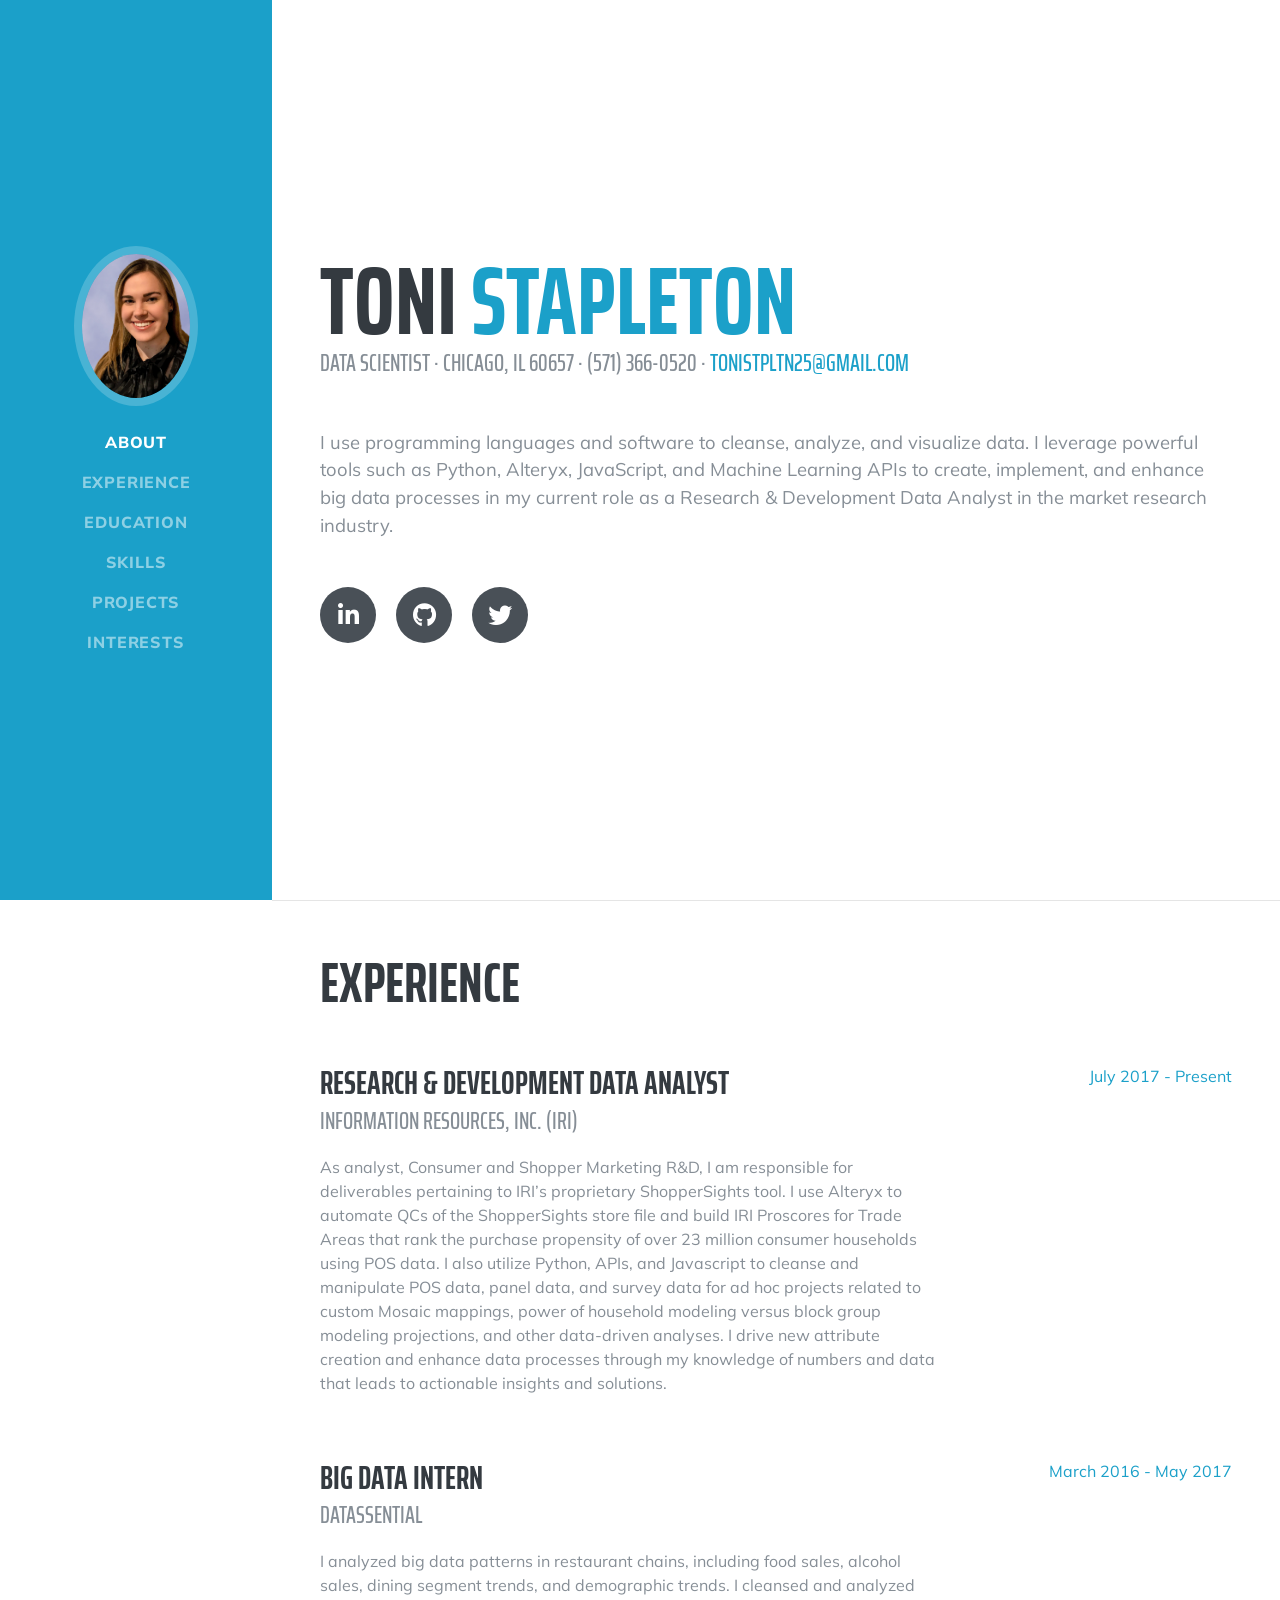
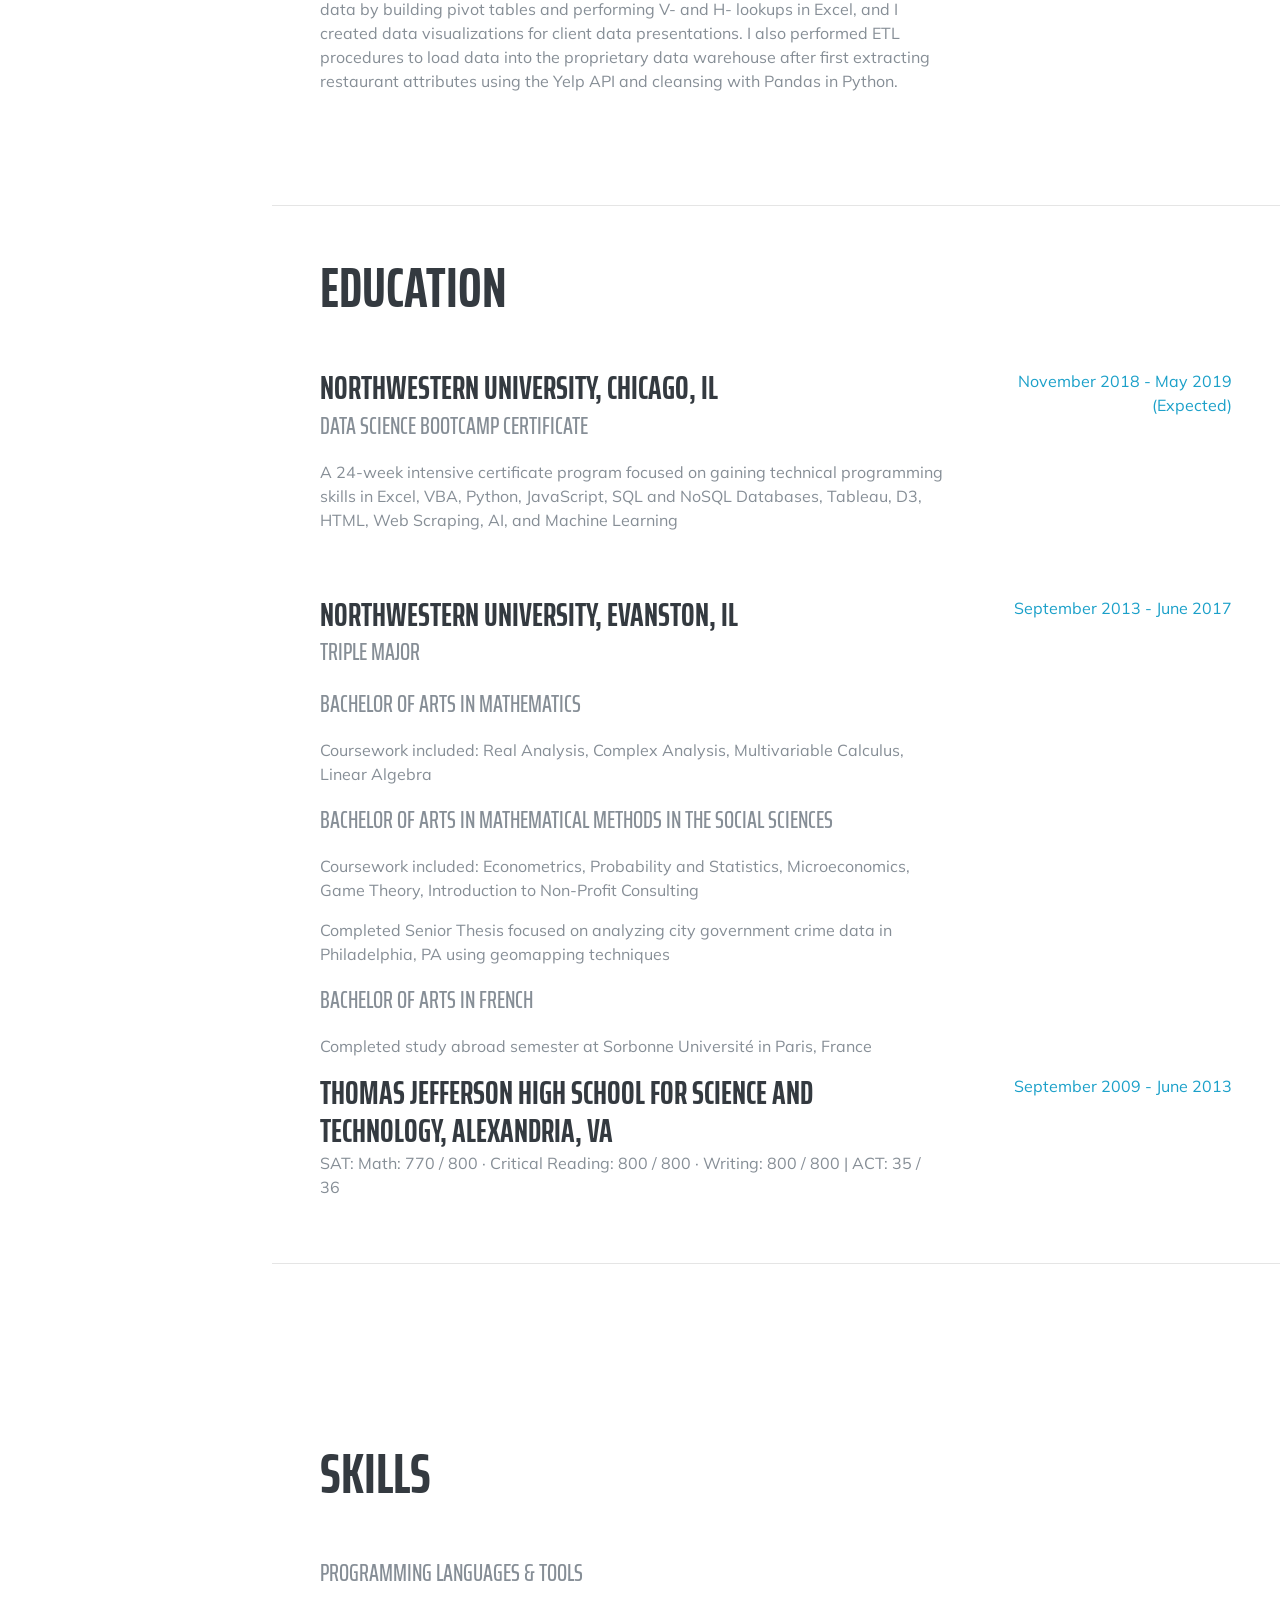
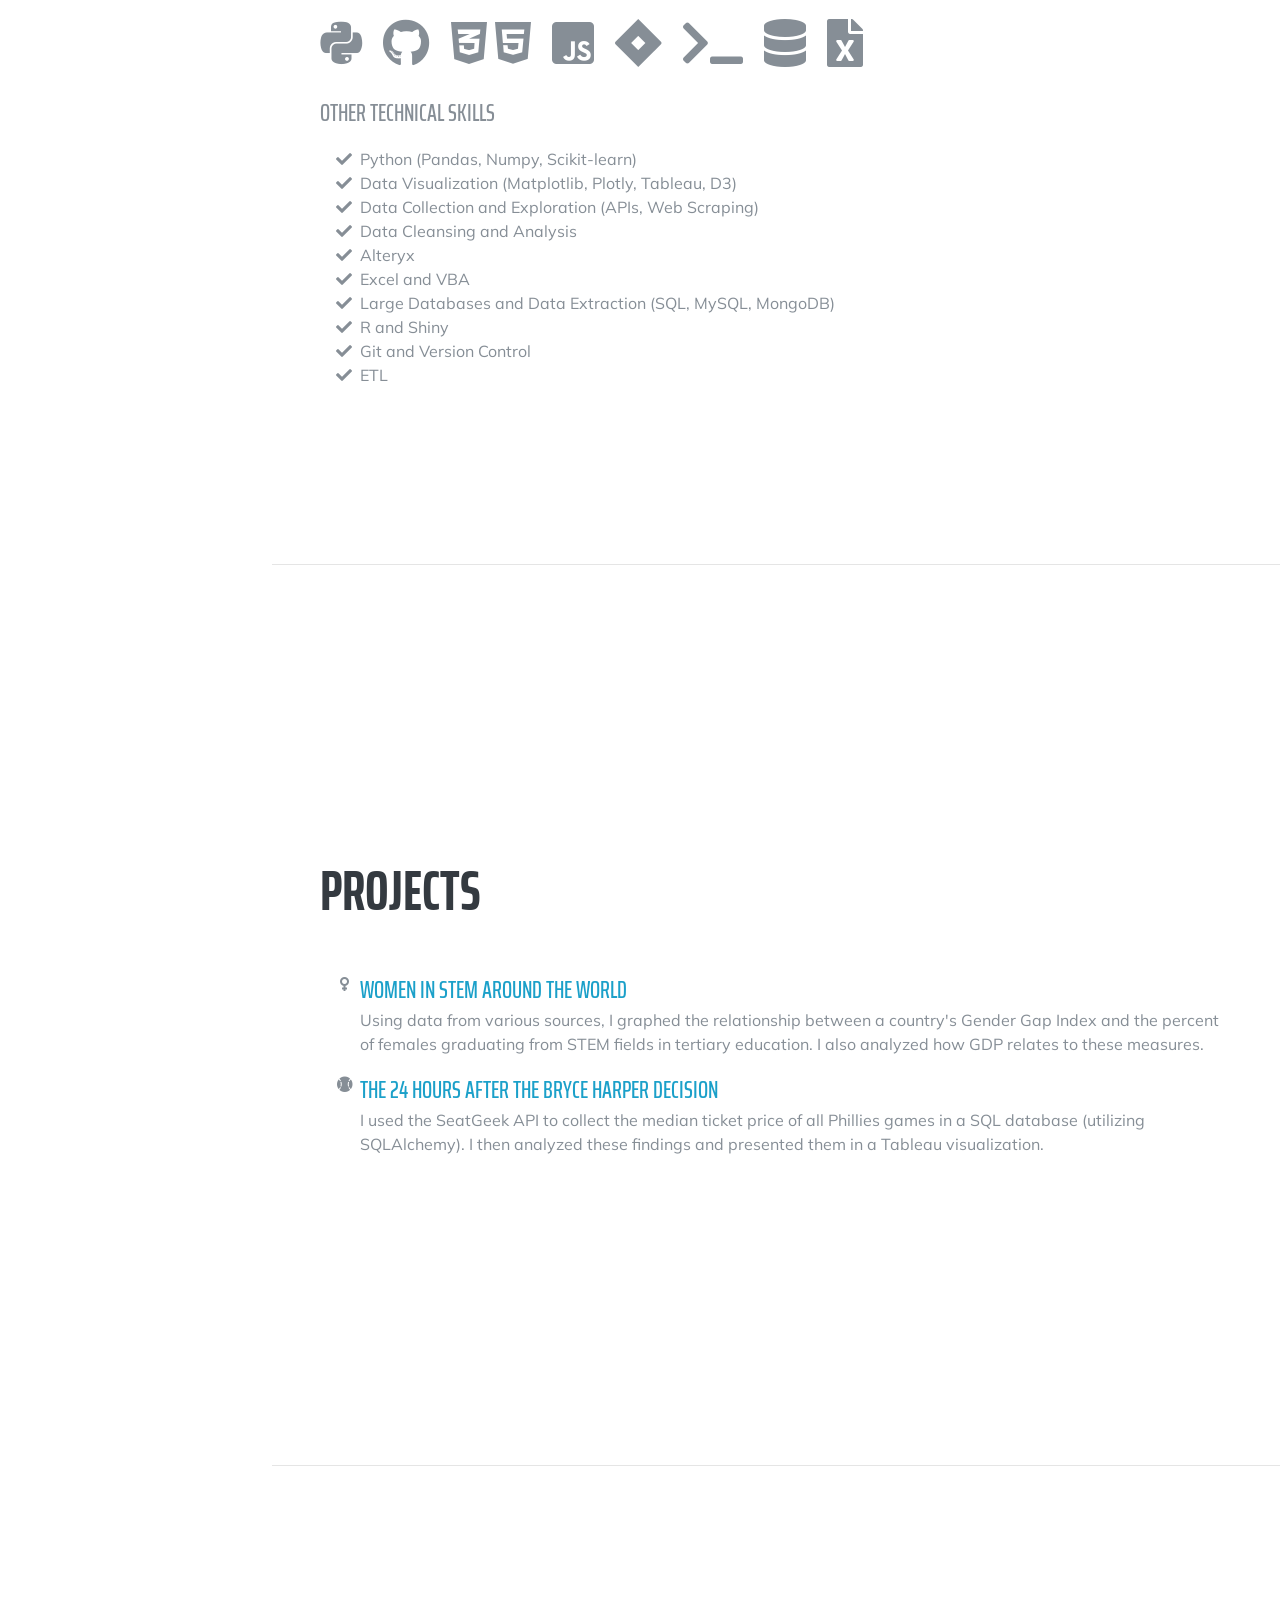
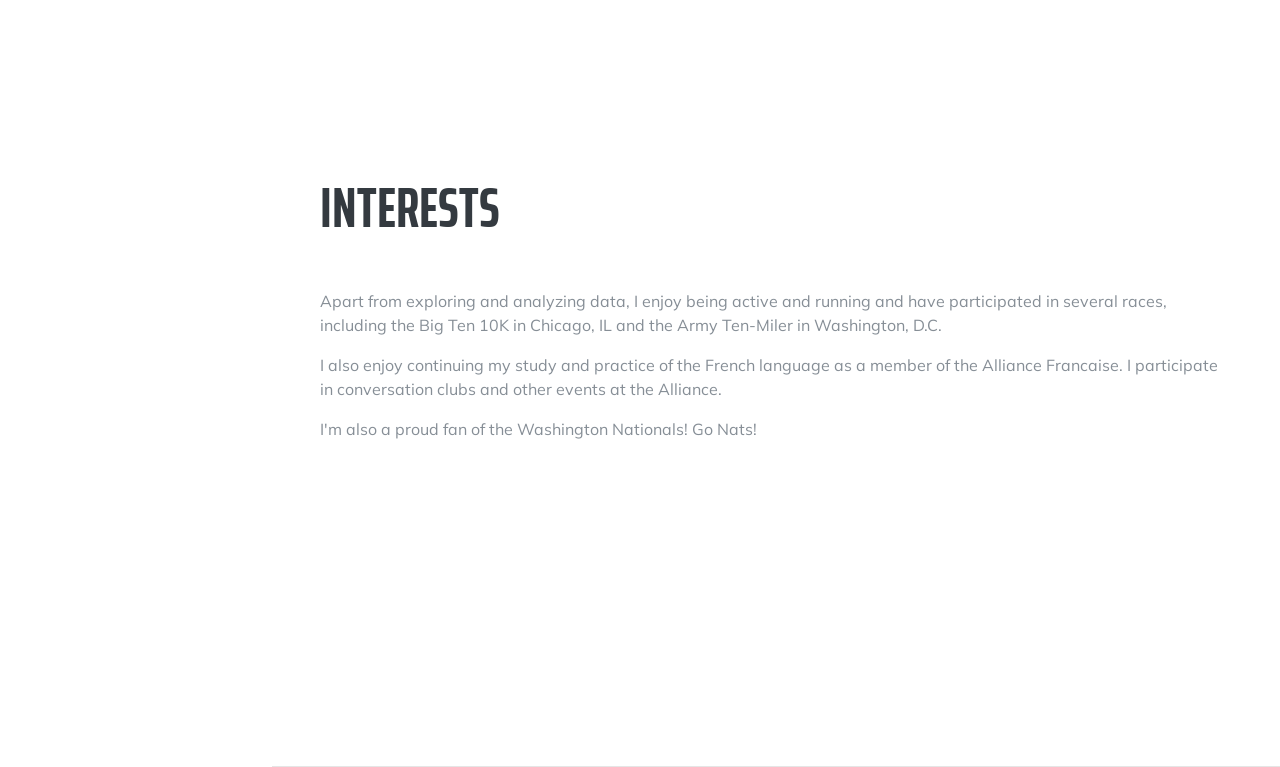
==== commit 48df971a: "add twitter:" ====
--- a/index.html
+++ b/index.html
@@ -78,6 +78,9 @@
           </a>
           <a href="https://github.com/tlstapleton", target = "_blank">
             <i class="fab fa-github"></i>
+          </a>
+          <a href="https://twitter.com/ToniStapleton3", target = "_blank">
+            <i class="fab fa-twitter"></i>
           </a>
           <!-- <a href="Toni_Stapleton_Resume.pdf" download, target = "_blank">
               <i class="fas fa-file-pdf"></i>
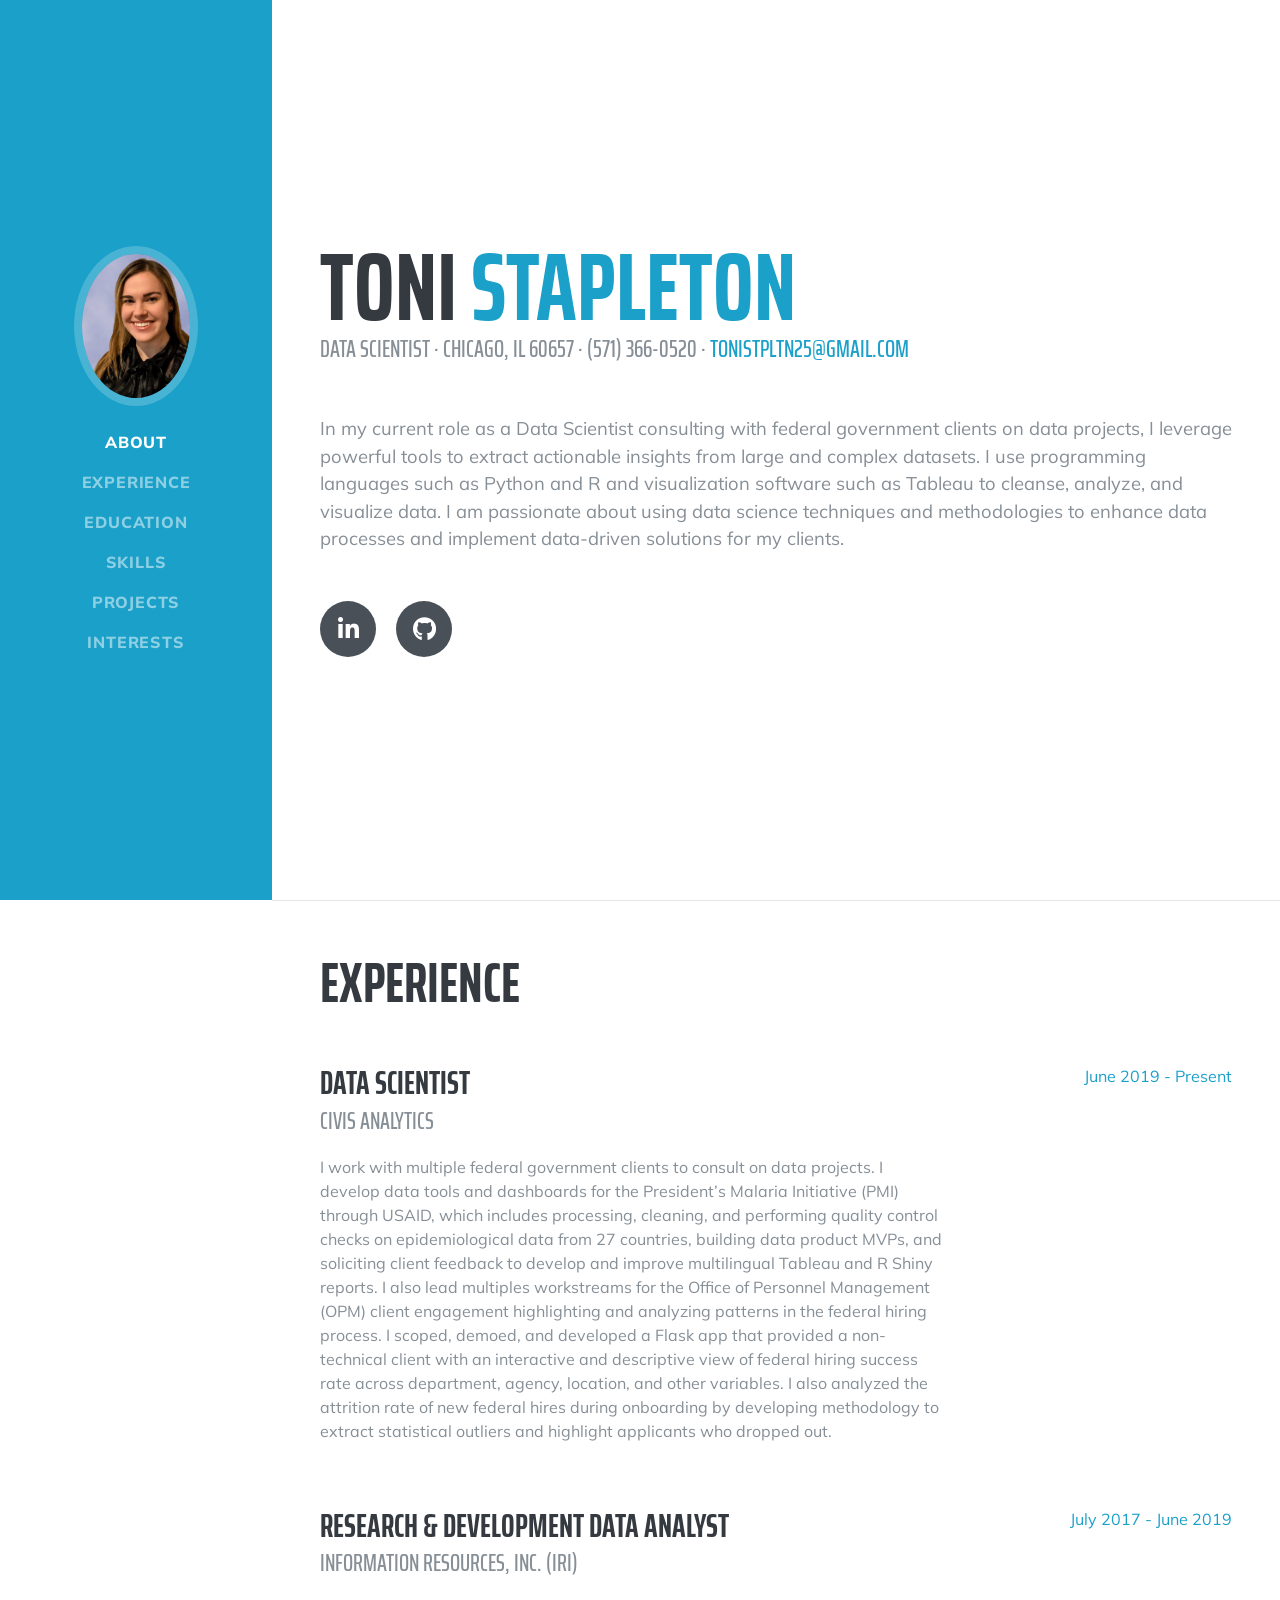
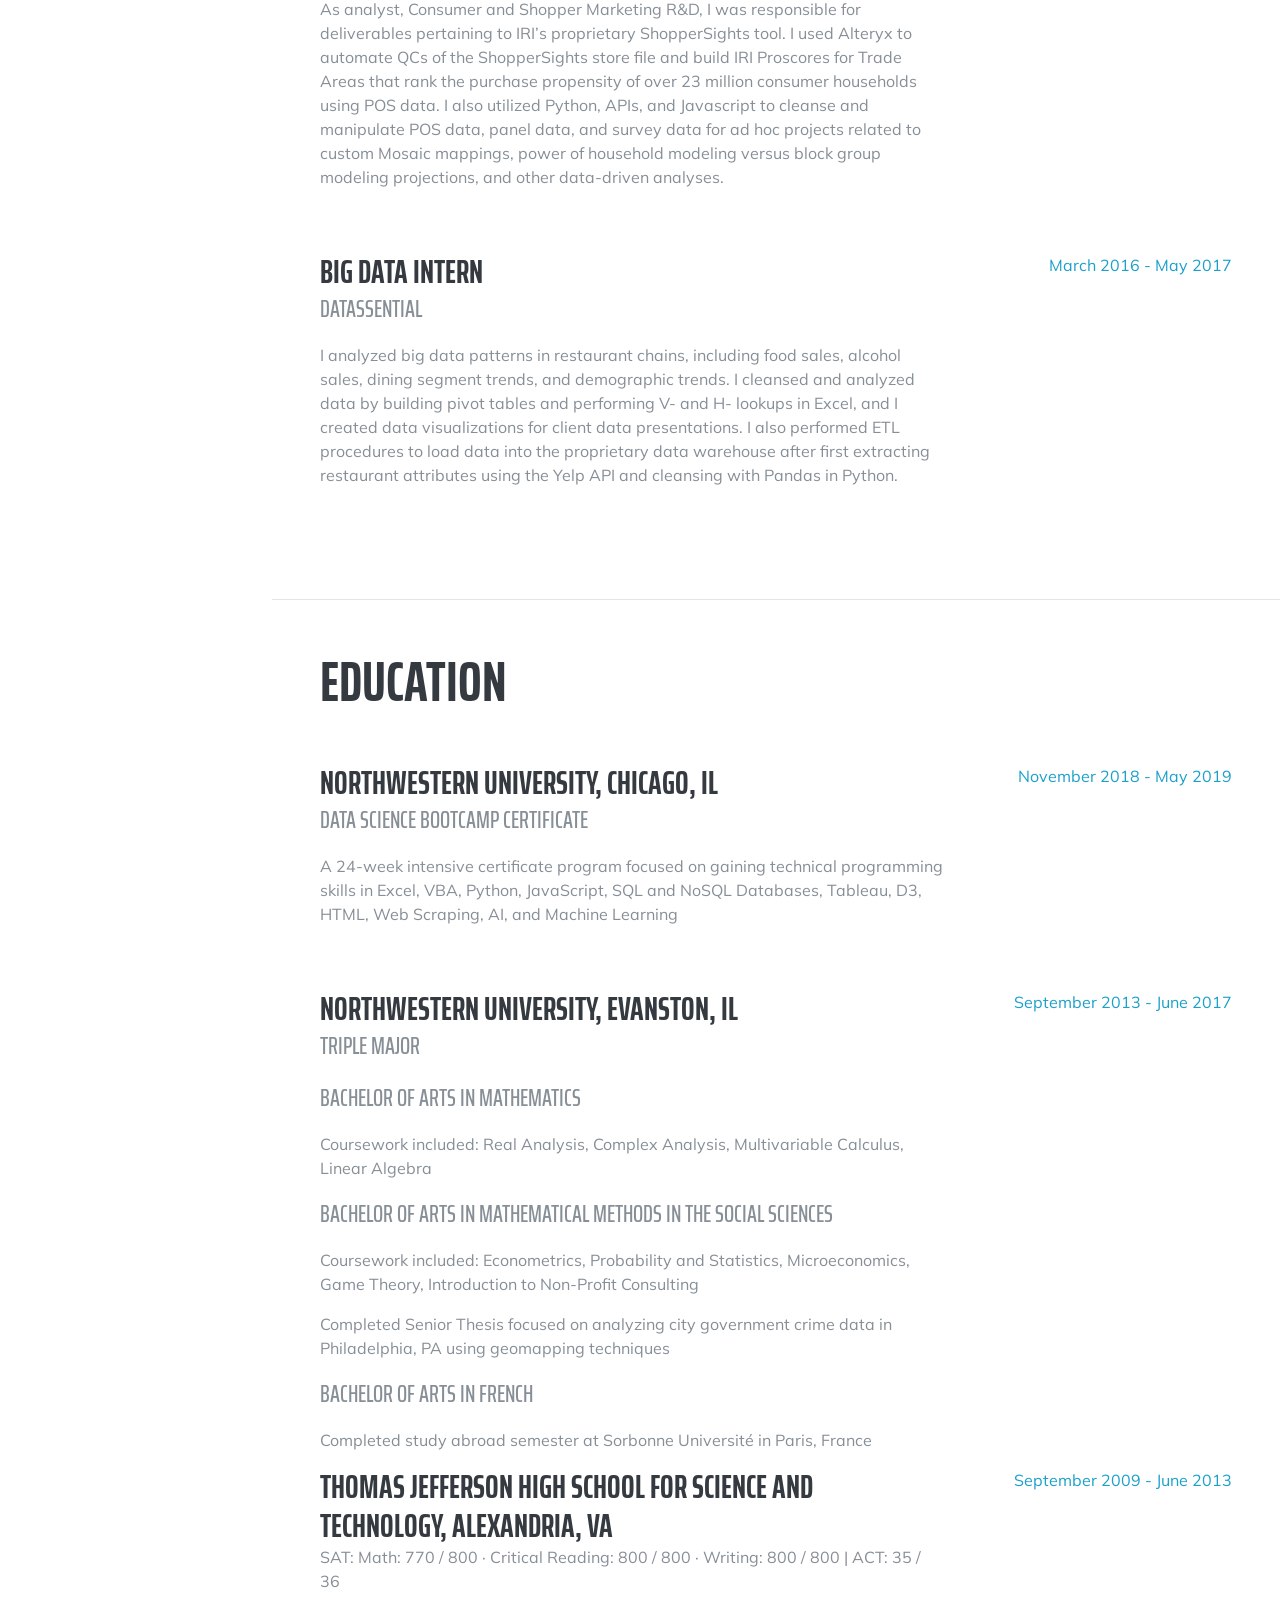
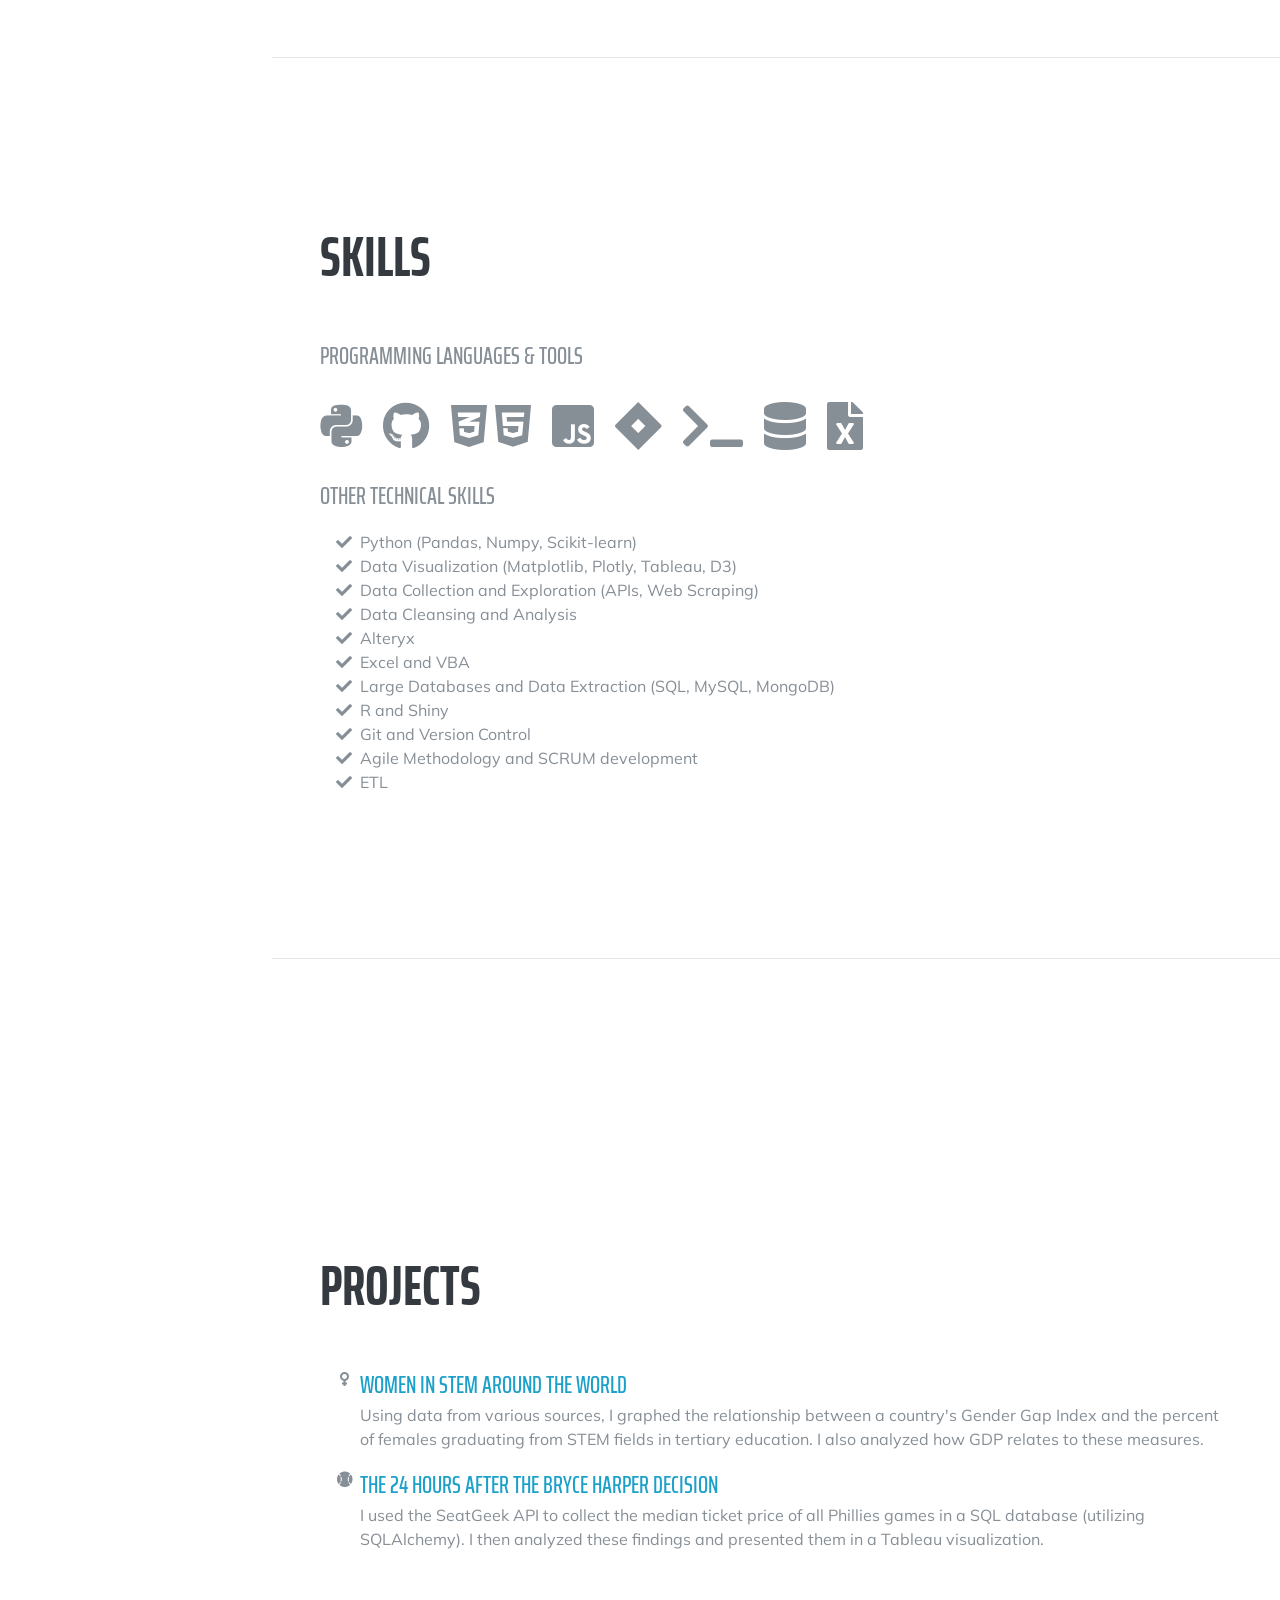
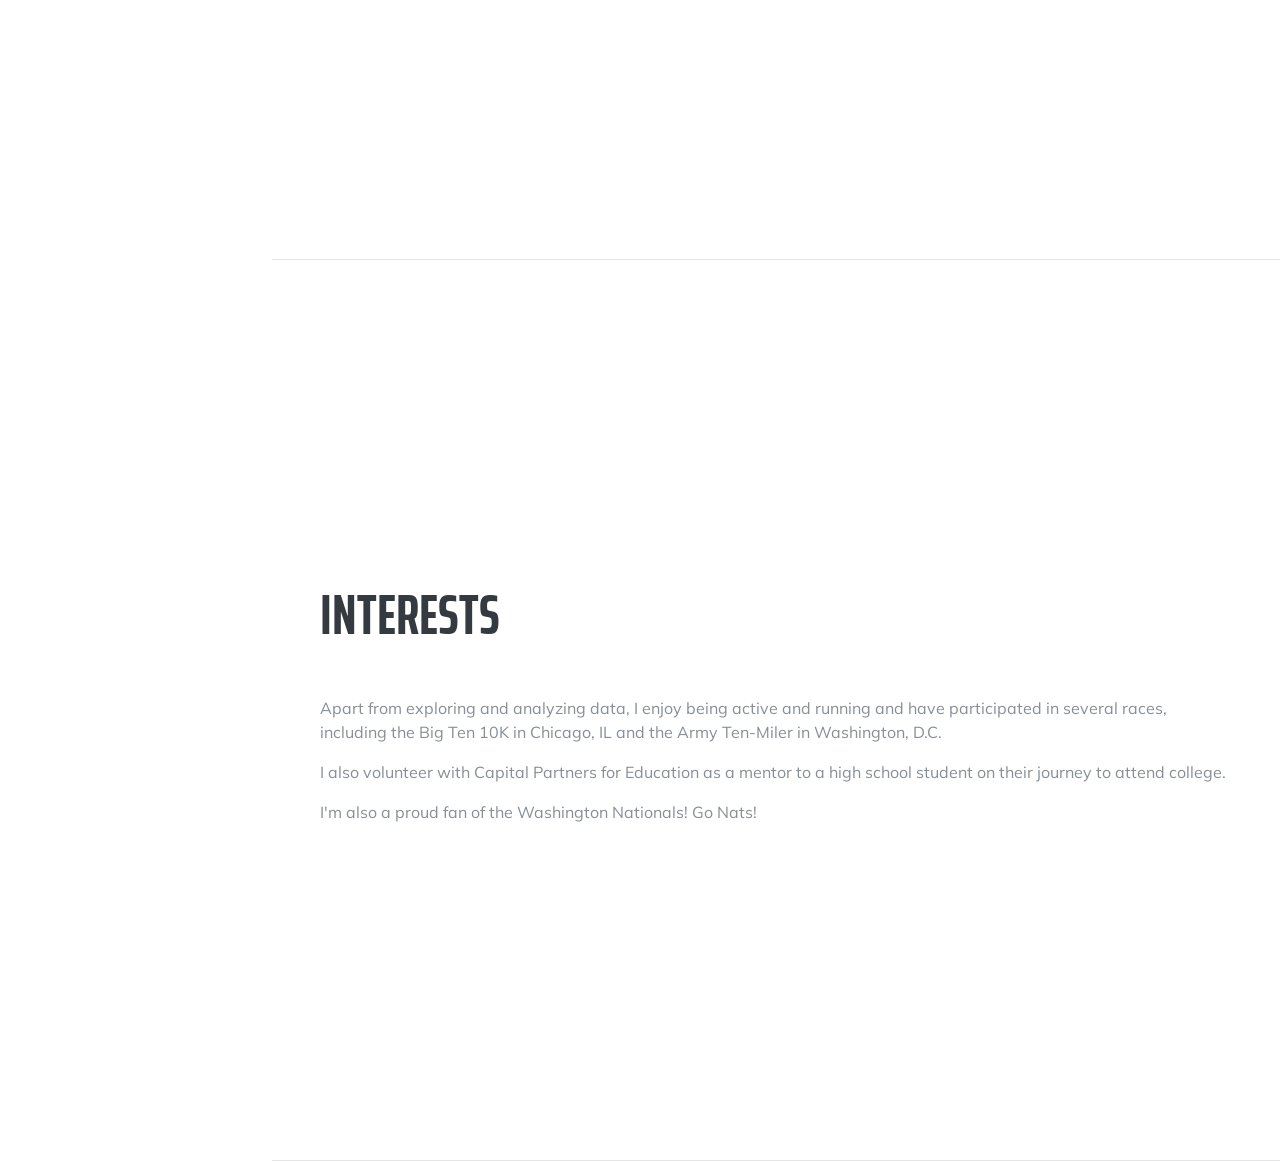
==== commit 4c9a4512: "update experience" ====
--- a/index.html
+++ b/index.html
@@ -69,9 +69,10 @@
         <div class="subheading mb-5">Data Scientist · Chicago, IL 60657 · (571) 366-0520 ·
           <a href="mailto:tonistpltn25@gmail.com">tonistpltn25@gmail.com</a>
         </div>
-        <p class="lead mb-5">I use programming languages and software to cleanse, analyze, and visualize data.  I leverage powerful tools such as
-          Python, Alteryx, JavaScript, and Machine Learning APIs to create, implement, and enhance big data processes in my current role as a Research &amp;
-          Development Data Analyst in the market research industry.</p>
+        <p class="lead mb-5">In my current role as a Data Scientist consulting with federal government clients on data projects, I leverage 
+            powerful tools to extract actionable insights from large and complex datasets.  I use programming languages such as Python and 
+            R and visualization software such as Tableau to cleanse, analyze, and visualize data.  I am passionate about using data science 
+            techniques and methodologies to enhance data processes and implement data-driven solutions for my clients.</p>
         <div class="social-icons">
           <a href="https://www.linkedin.com/in/tonistapleton", target = "_blank">
             <i class="fab fa-linkedin-in"></i>
@@ -79,9 +80,9 @@
           <a href="https://github.com/tlstapleton", target = "_blank">
             <i class="fab fa-github"></i>
           </a>
-          <a href="https://twitter.com/ToniStapleton3", target = "_blank">
+          <!-- <a href="https://twitter.com/ToniStapleton3", target = "_blank">
             <i class="fab fa-twitter"></i>
-          </a>
+          </a> -->
           <!-- <a href="Toni_Stapleton_Resume.pdf" download, target = "_blank">
               <i class="fas fa-file-pdf"></i>
           </a> -->
@@ -97,17 +98,36 @@
 
         <div class="resume-item d-flex flex-column flex-md-row justify-content-between mb-5">
           <div class="resume-content">
+            <h3 class="mb-0">Data Scientist</h3>
+            <div class="subheading mb-3">Civis Analytics</div>
+            <p> I work with multiple federal government clients to consult on data projects.  I develop data tools and dashboards for 
+                the President’s Malaria Initiative (PMI) through USAID, which includes processing, cleaning, and performing quality 
+                control checks on epidemiological data from 27 countries, building data product MVPs, and soliciting client feedback 
+                to develop and improve multilingual Tableau and R Shiny reports.  I also lead multiples workstreams for the Office of 
+                Personnel Management (OPM) client engagement highlighting and analyzing patterns in the federal hiring process.
+                I scoped, demoed, and developed a Flask app that provided a non-technical client with an interactive and descriptive 
+                view of federal hiring success rate across department, agency, location, and other variables.  I also analyzed the 
+                attrition rate of new federal hires during onboarding by developing methodology to extract statistical outliers and 
+                highlight applicants who dropped out.
+                </p>
+          </div>
+          <div class="resume-date text-md-right">
+            <span class="text-primary">June 2019 - Present</span>
+          </div>
+        </div>
+        
+        <div class="resume-item d-flex flex-column flex-md-row justify-content-between mb-5">
+          <div class="resume-content">
             <h3 class="mb-0">Research &amp; Development Data Analyst</h3>
             <div class="subheading mb-3">Information Resources, Inc. (IRI)</div>
-            <p>As analyst, Consumer and Shopper Marketing R&amp;D, I am responsible for deliverables pertaining to 
-              IRI’s proprietary ShopperSights tool. I use Alteryx to automate QCs of the ShopperSights store file and build IRI Proscores 
-              for Trade Areas that rank the purchase propensity of over 23 million consumer households using POS data. I also utilize Python, APIs, and 
+            <p>As analyst, Consumer and Shopper Marketing R&amp;D, I was responsible for deliverables pertaining to 
+              IRI’s proprietary ShopperSights tool. I used Alteryx to automate QCs of the ShopperSights store file and build IRI Proscores 
+              for Trade Areas that rank the purchase propensity of over 23 million consumer households using POS data. I also utilized Python, APIs, and 
               Javascript to cleanse and manipulate POS data, panel data, and survey data for ad hoc projects related to custom Mosaic mappings, 
-              power of household modeling versus block group modeling projections, and other data-driven analyses.  I drive new attribute creation and enhance
-              data processes through my knowledge of numbers and data that leads to actionable insights and solutions.</p>
-          </div>
-          <div class="resume-date text-md-right">
-            <span class="text-primary">July 2017 - Present</span>
+              power of household modeling versus block group modeling projections, and other data-driven analyses.</p>
+          </div>
+          <div class="resume-date text-md-right">
+            <span class="text-primary">July 2017 - June 2019</span>
           </div>
         </div>
 
@@ -144,7 +164,7 @@
               SQL and NoSQL Databases, Tableau, D3, HTML, Web Scraping, AI, and Machine Learning</p>
           </div>
           <div class="resume-date text-md-right">
-            <span class="text-primary">November 2018 - May 2019 (Expected)</span>
+            <span class="text-primary">November 2018 - May 2019</span>
           </div>
         </div>
         <div class="resume-item d-flex flex-column flex-md-row justify-content-between">
@@ -243,6 +263,9 @@
               <i class="fa-li fa fa-check"></i>
               Git and Version Control</li>
           <li>
+                  <i class="fa-li fa fa-check"></i>
+                  Agile Methodology and SCRUM development</li>
+          <li>
               <i class="fa-li fa fa-check"></i>
               ETL</li>
         </ul>
@@ -276,8 +299,7 @@
           <h2 class="mb-5">Interests</h2>
           <p>Apart from exploring and analyzing data, I enjoy being active and running and have participated in several races, including the Big Ten 10K in Chicago, IL and the Army Ten-Miler in Washington, D.C.  
           </p>
-          <p>I also enjoy continuing my study and practice of the French language as a member of the Alliance Francaise.  I participate in conversation
-            clubs and other events at the Alliance.
+          <p>I also volunteer with Capital Partners for Education as a mentor to a high school student on their journey to attend college.
           </p>
           <p>I'm also a proud fan of the Washington Nationals!  Go Nats!  
           </p>
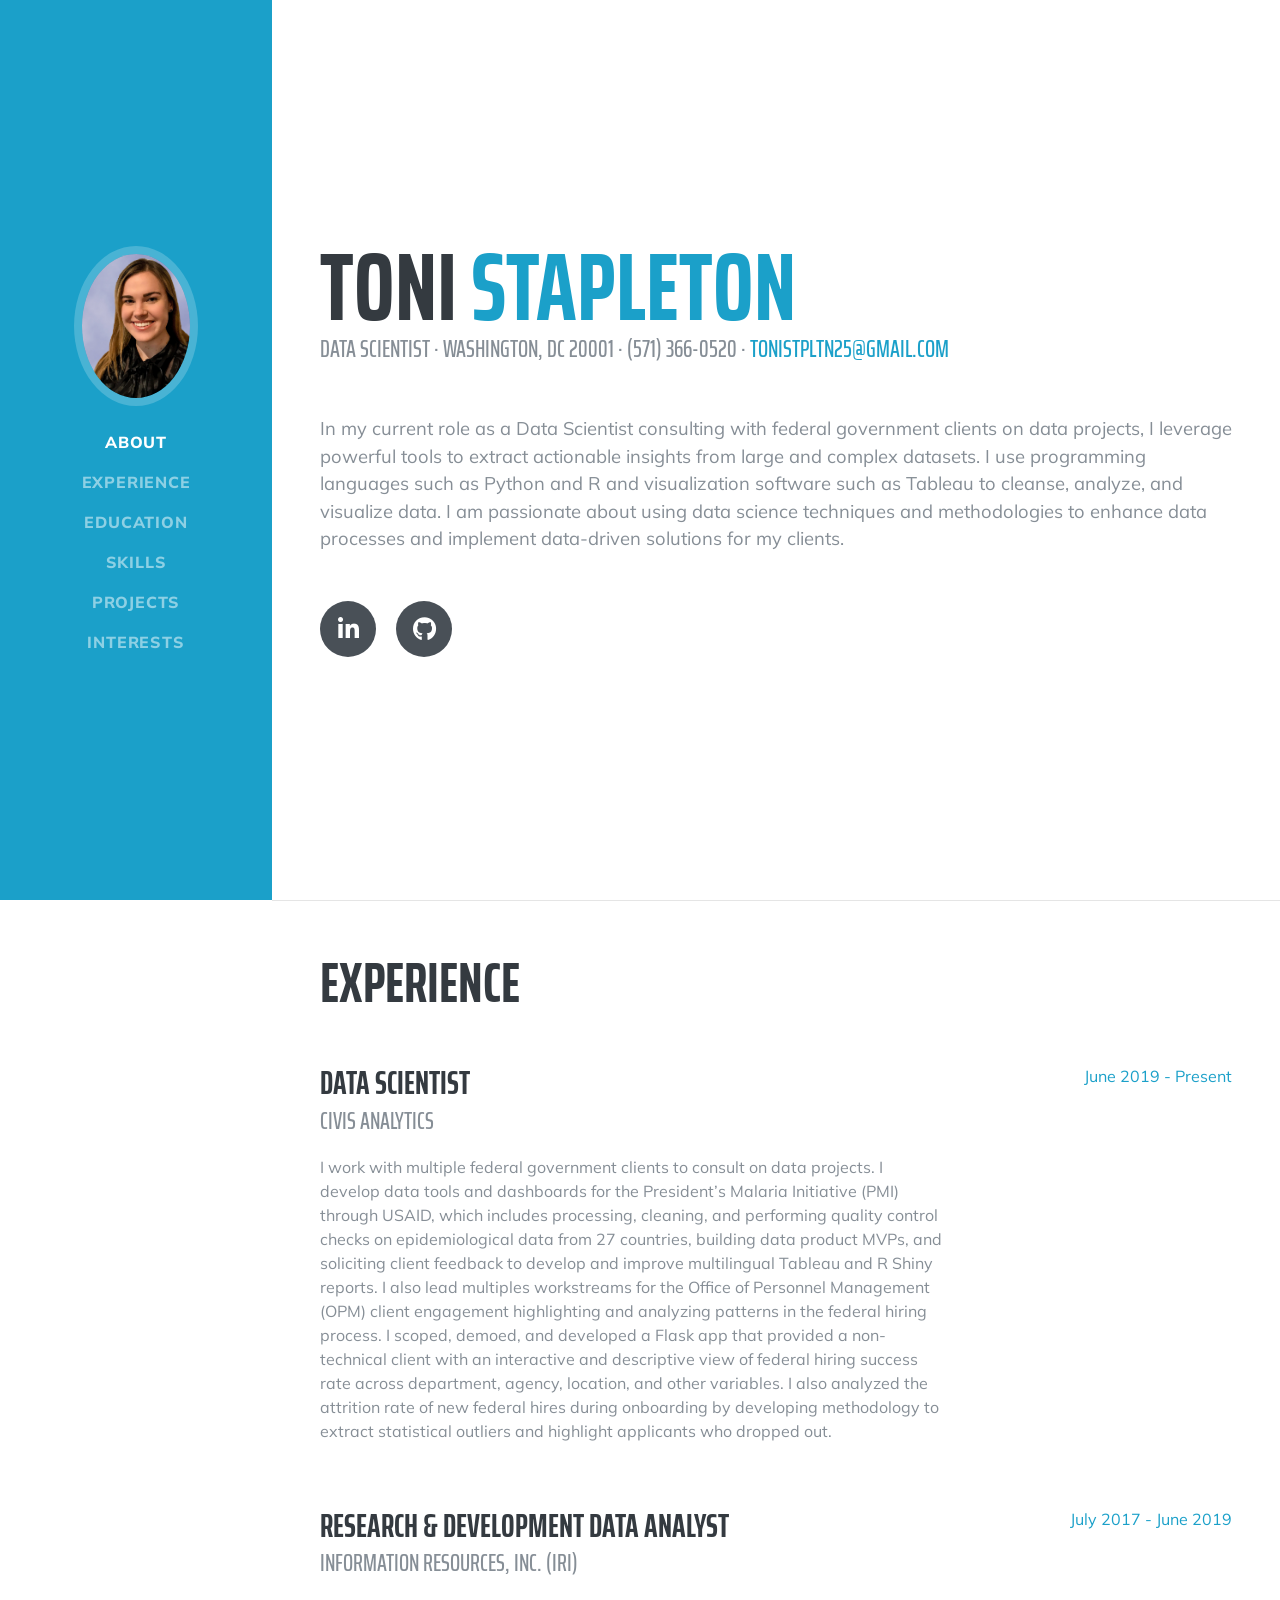
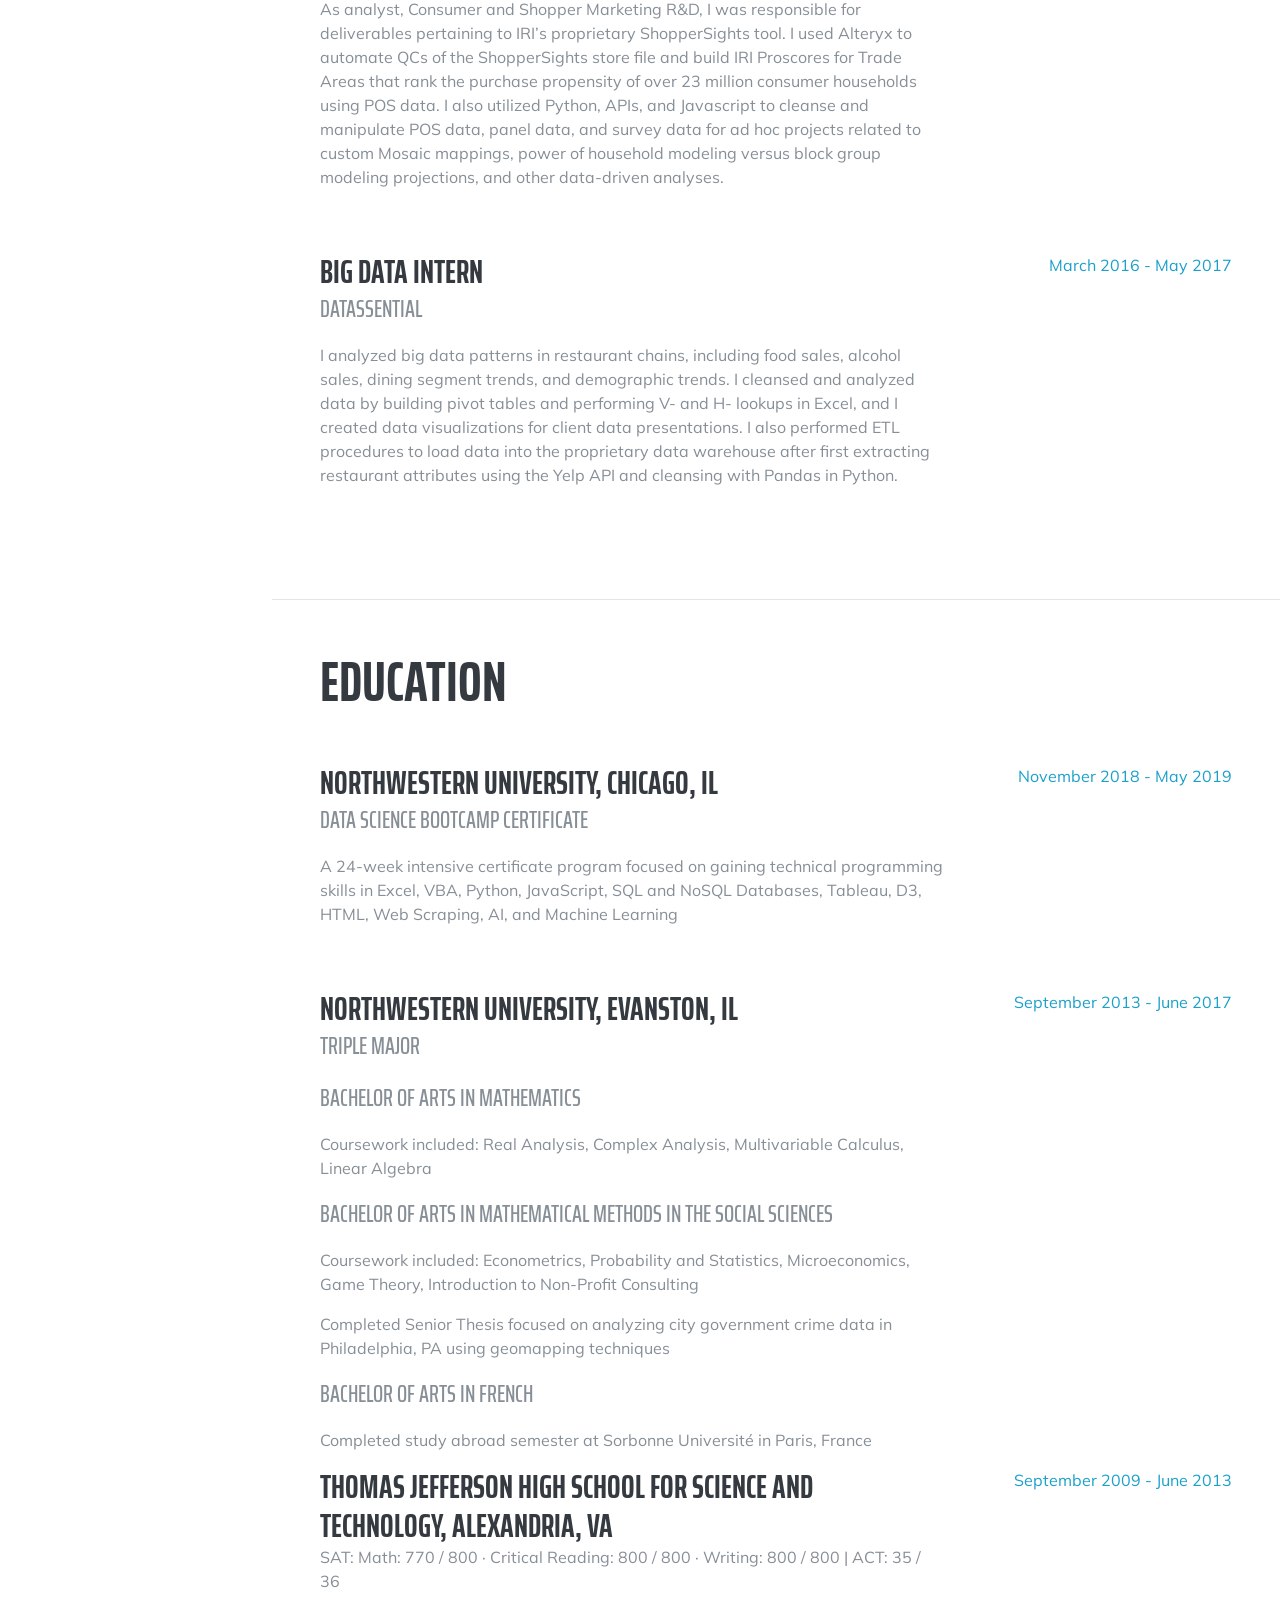
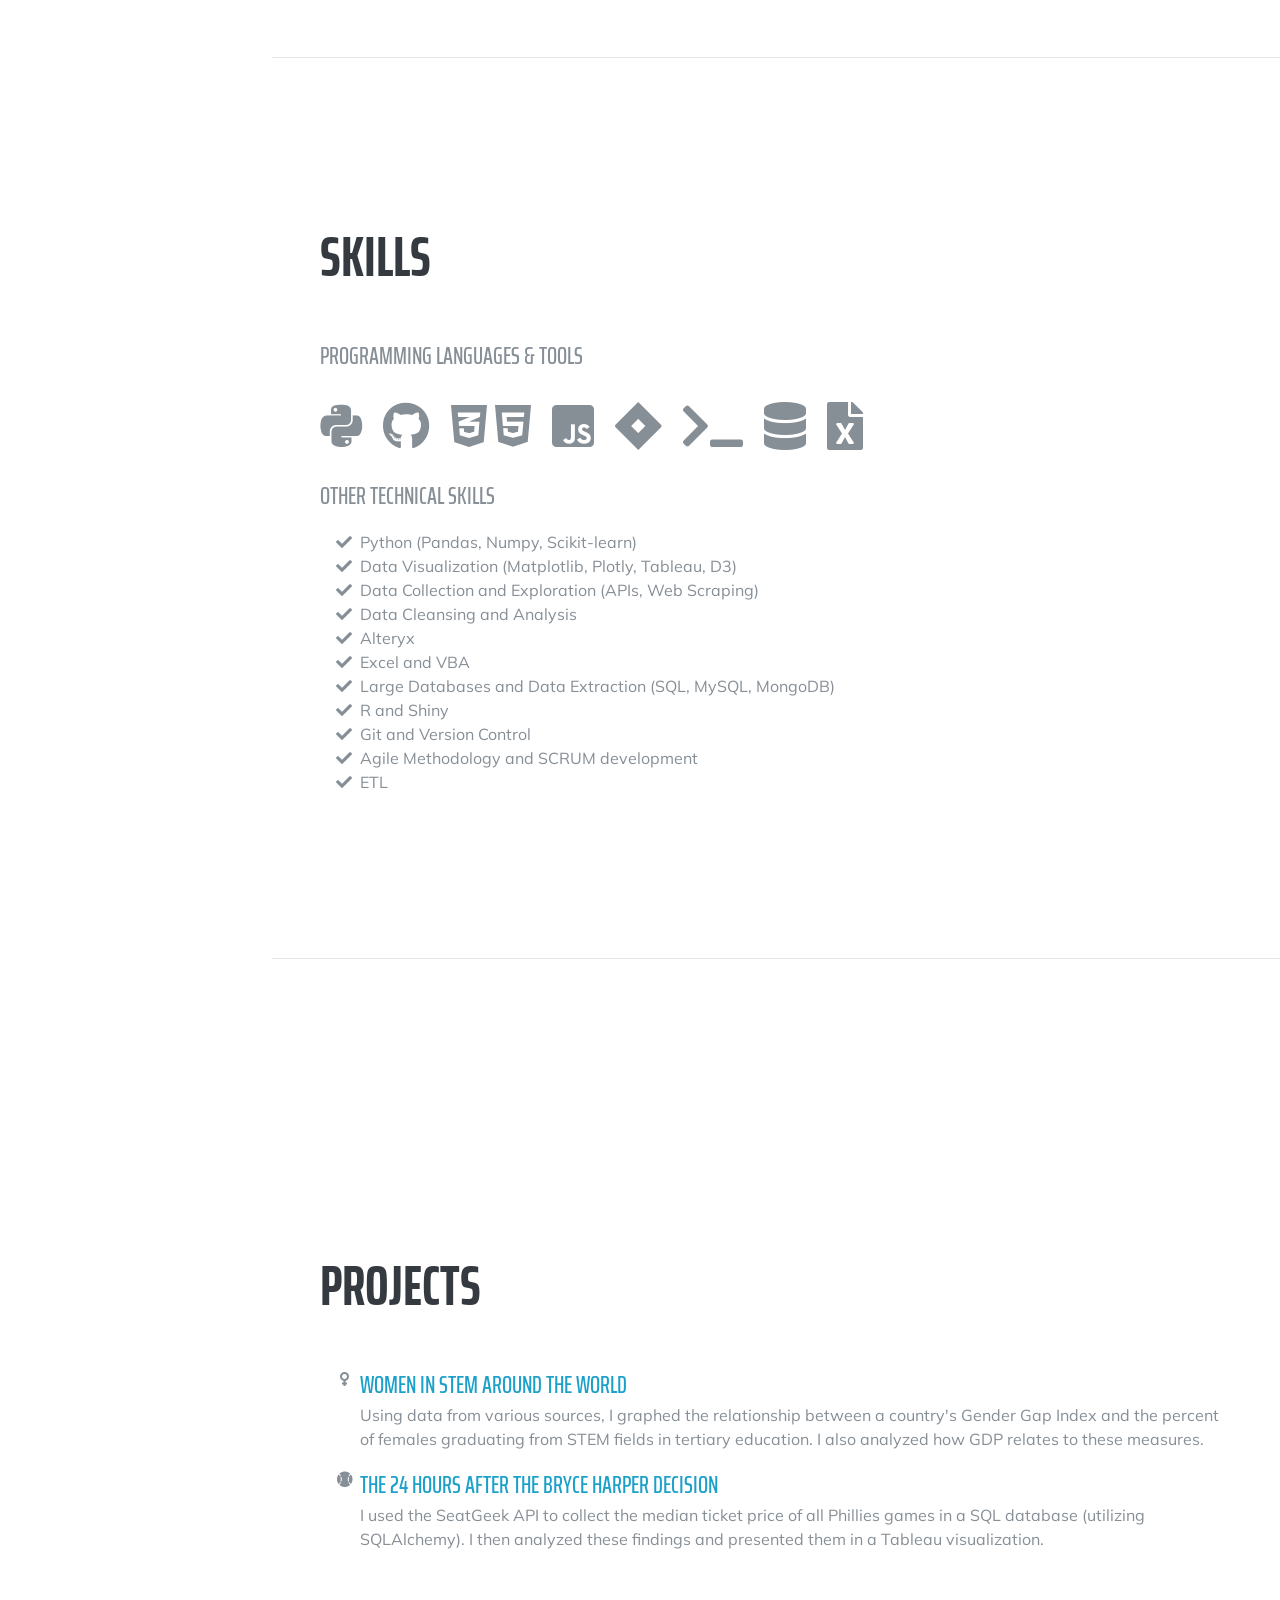
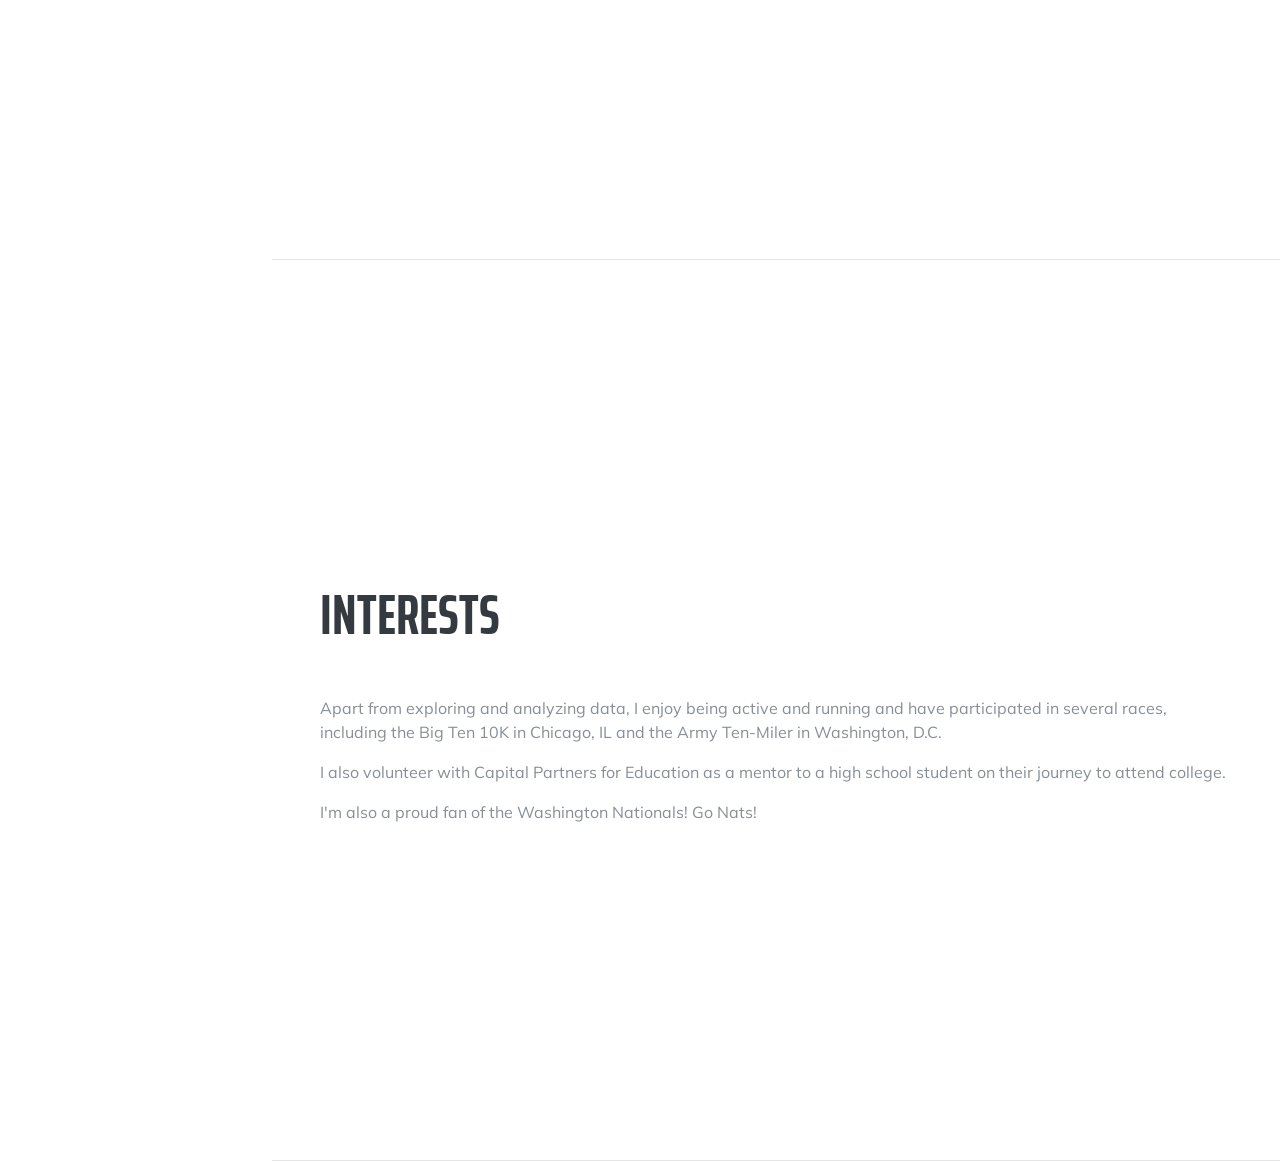
==== commit da5411a3: "update experience" ====
--- a/index.html
+++ b/index.html
@@ -66,7 +66,7 @@
         <h1 class="mb-0">Toni
           <span class="text-primary">Stapleton</span>
         </h1>
-        <div class="subheading mb-5">Data Scientist · Chicago, IL 60657 · (571) 366-0520 ·
+        <div class="subheading mb-5">Data Scientist · Washington, DC 20001 · (571) 366-0520 ·
           <a href="mailto:tonistpltn25@gmail.com">tonistpltn25@gmail.com</a>
         </div>
         <p class="lead mb-5">In my current role as a Data Scientist consulting with federal government clients on data projects, I leverage 
